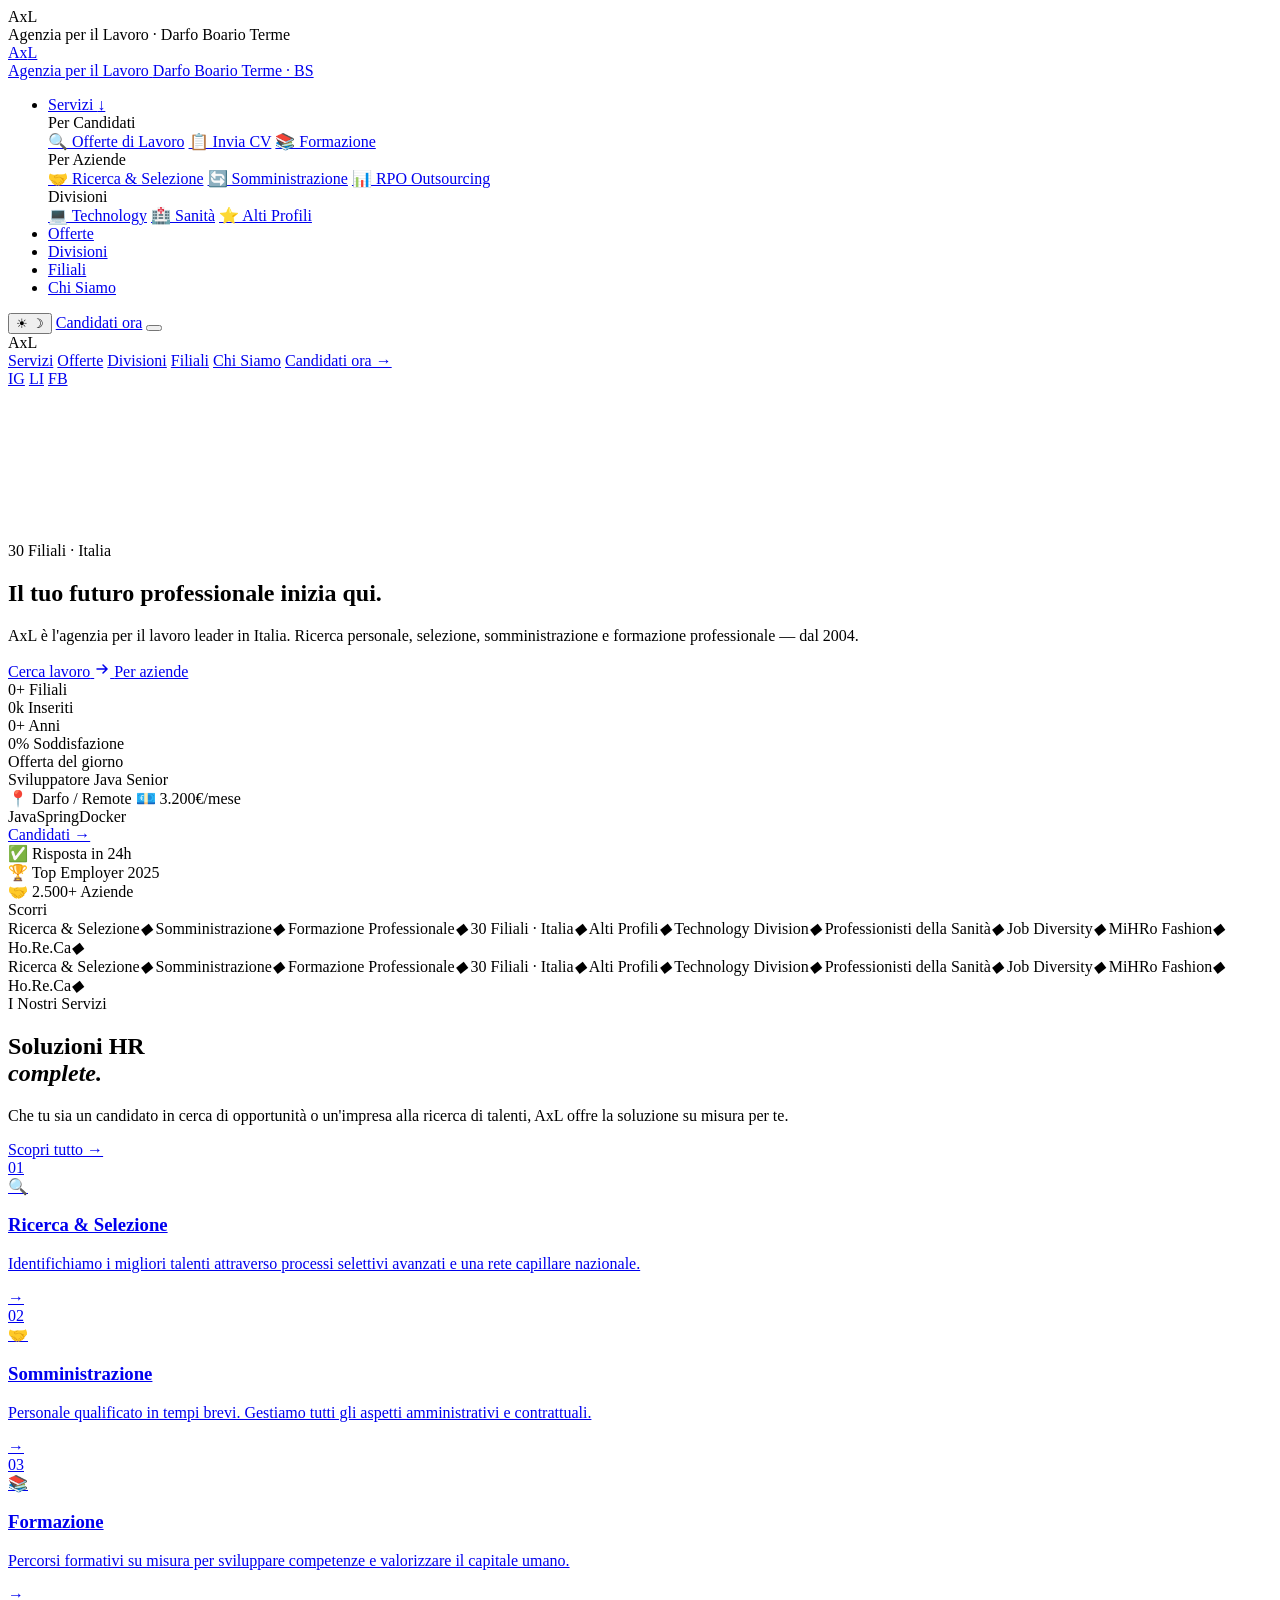
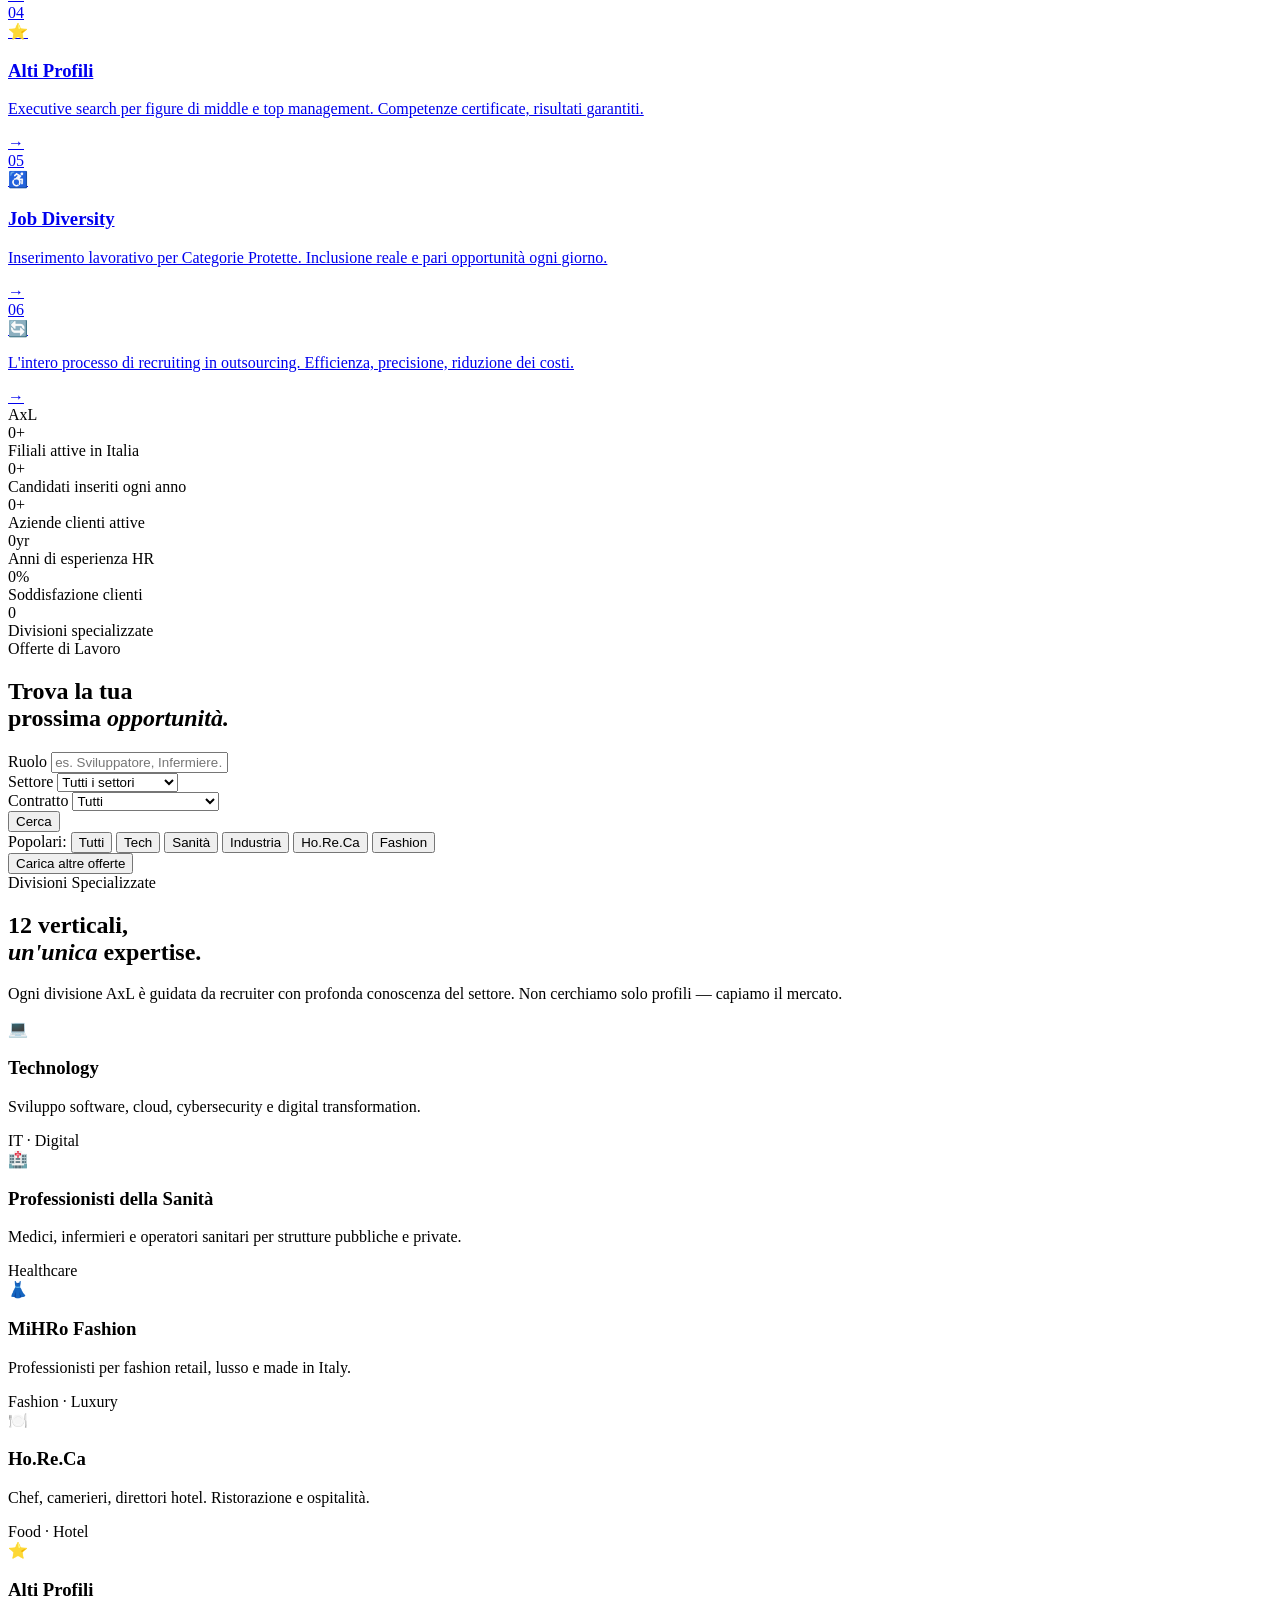
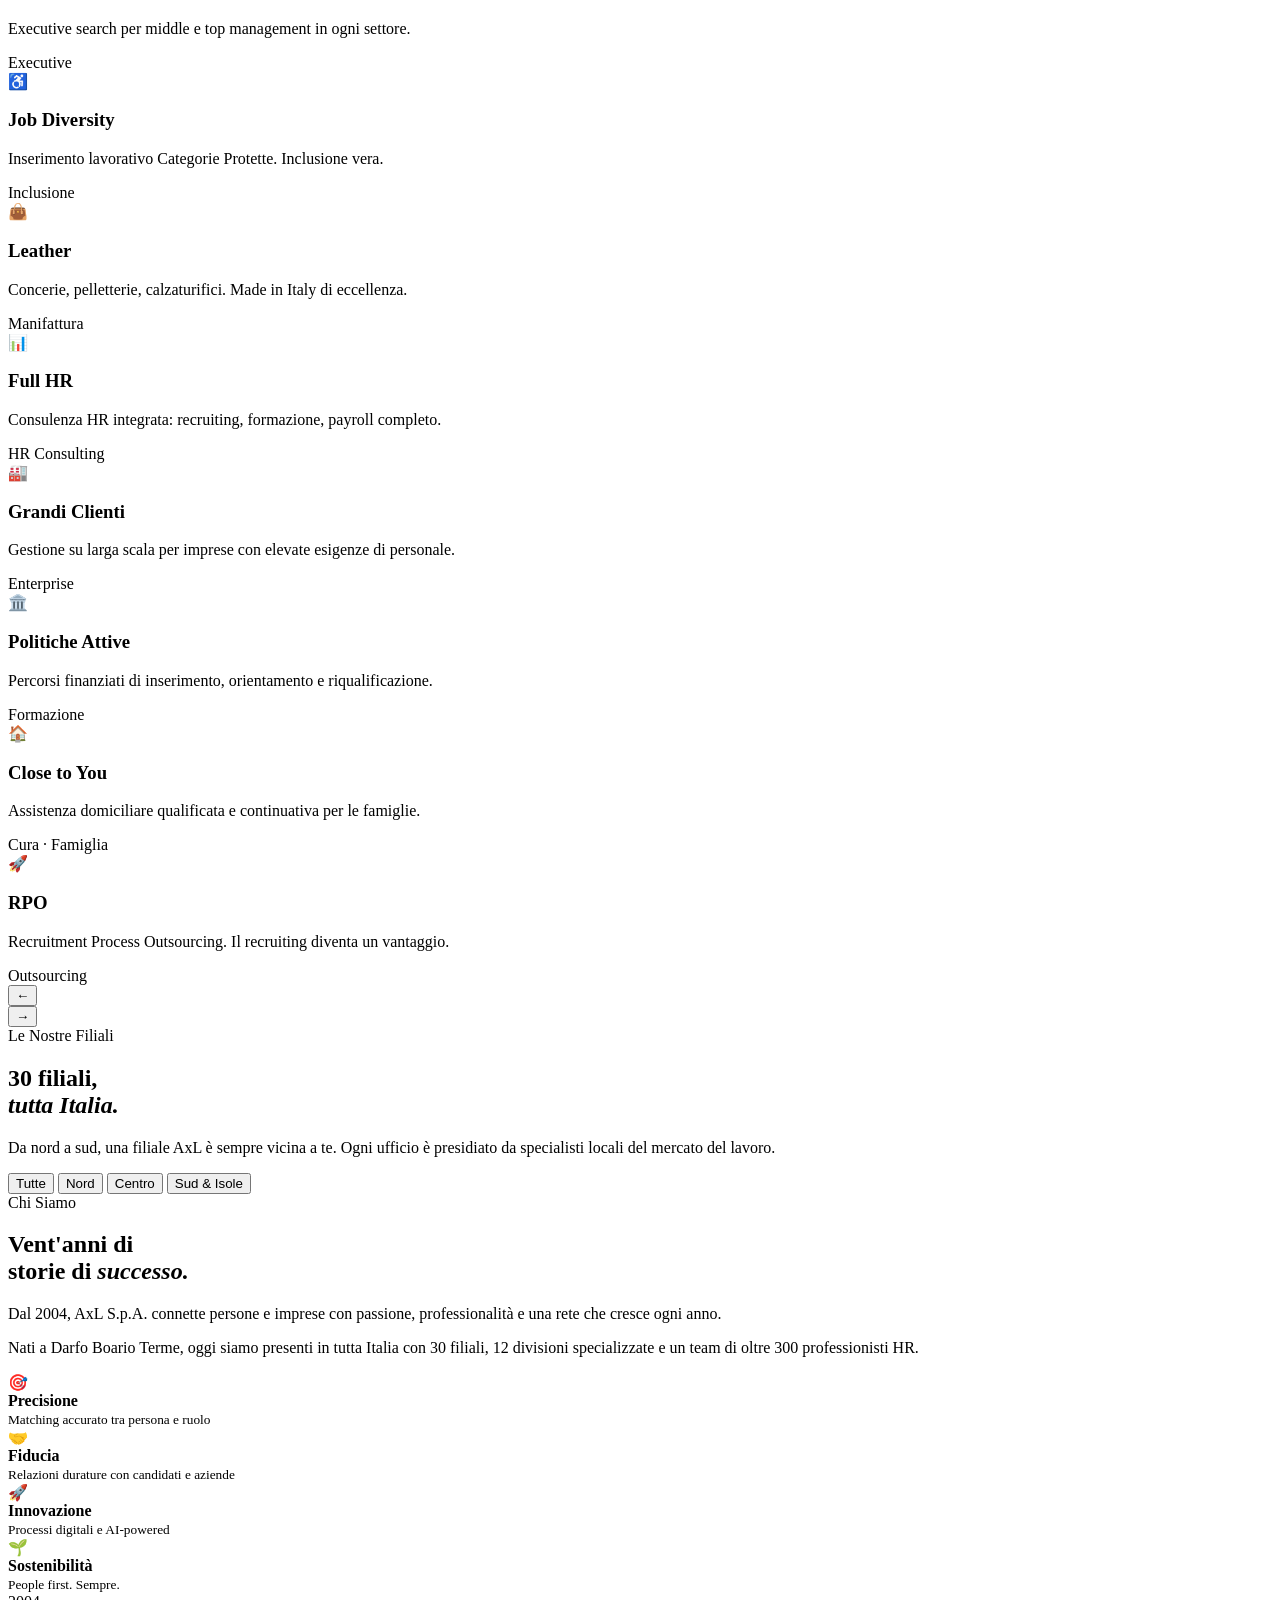
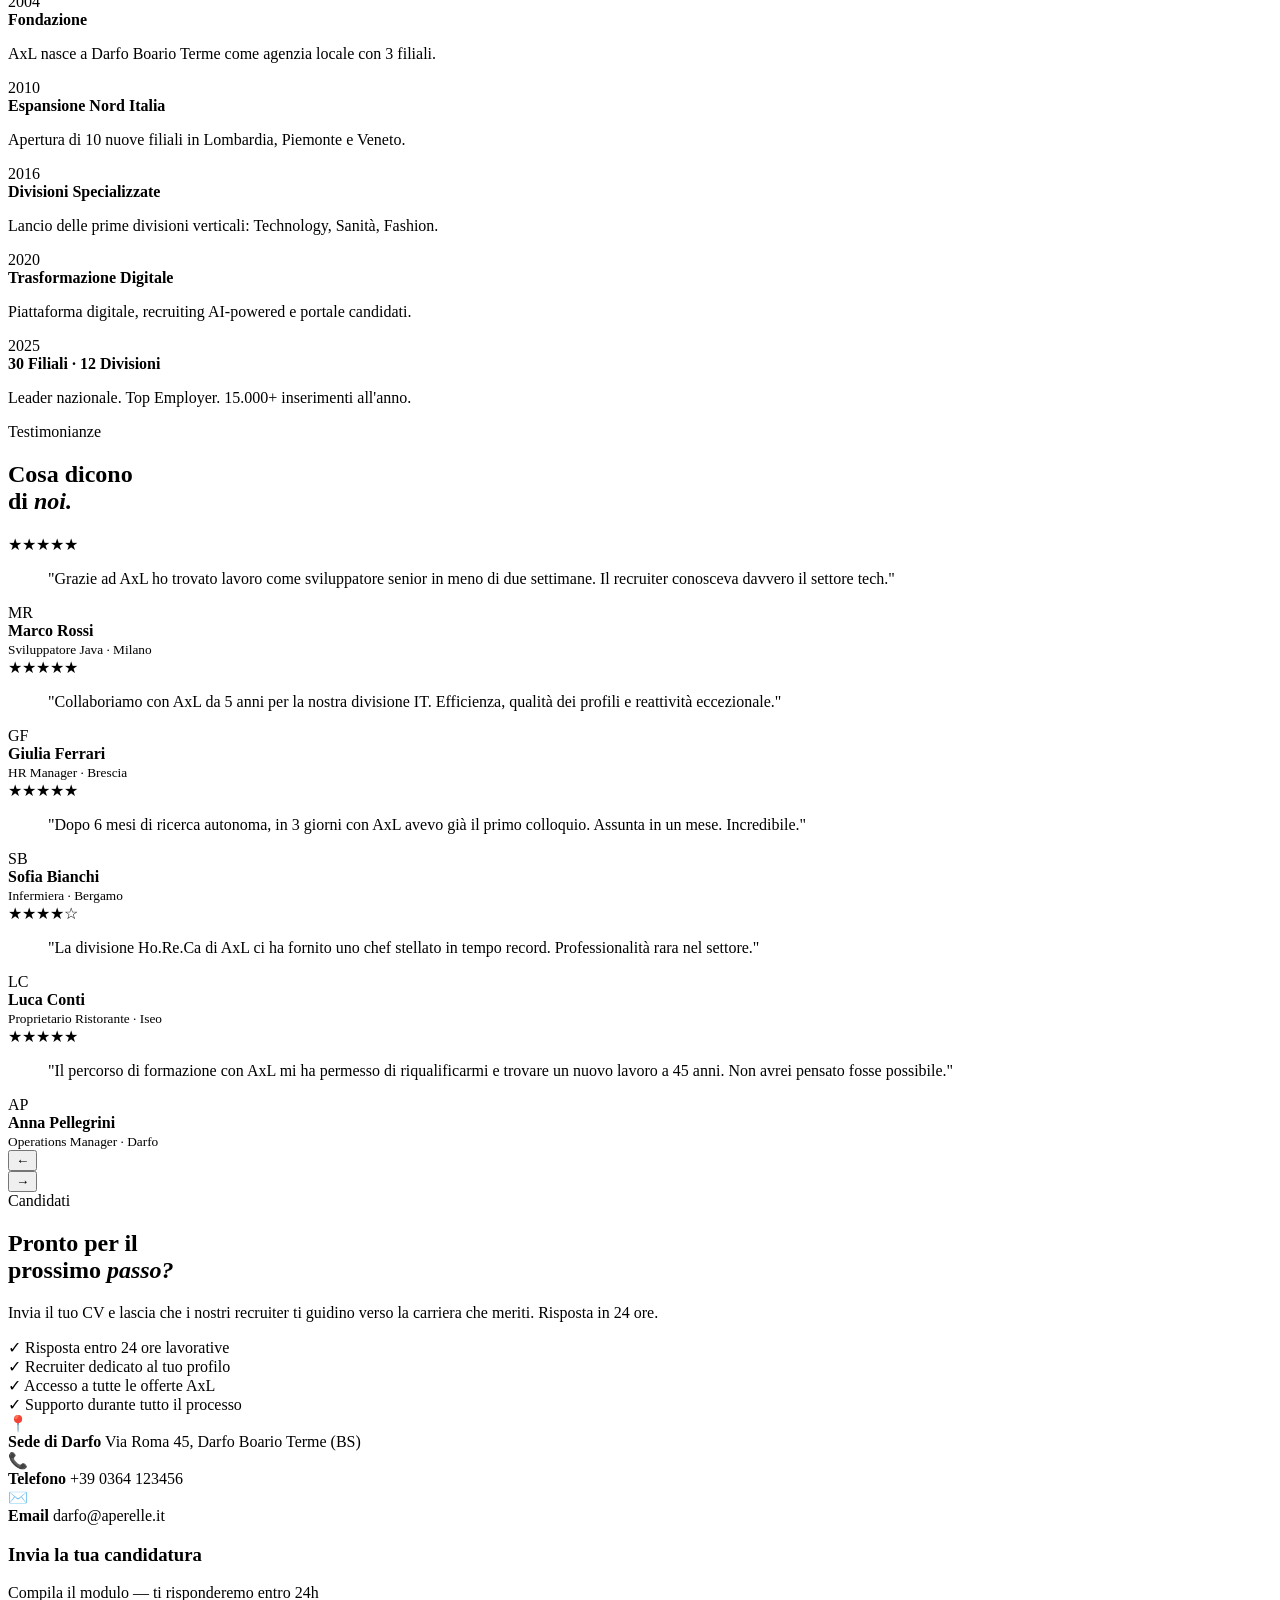
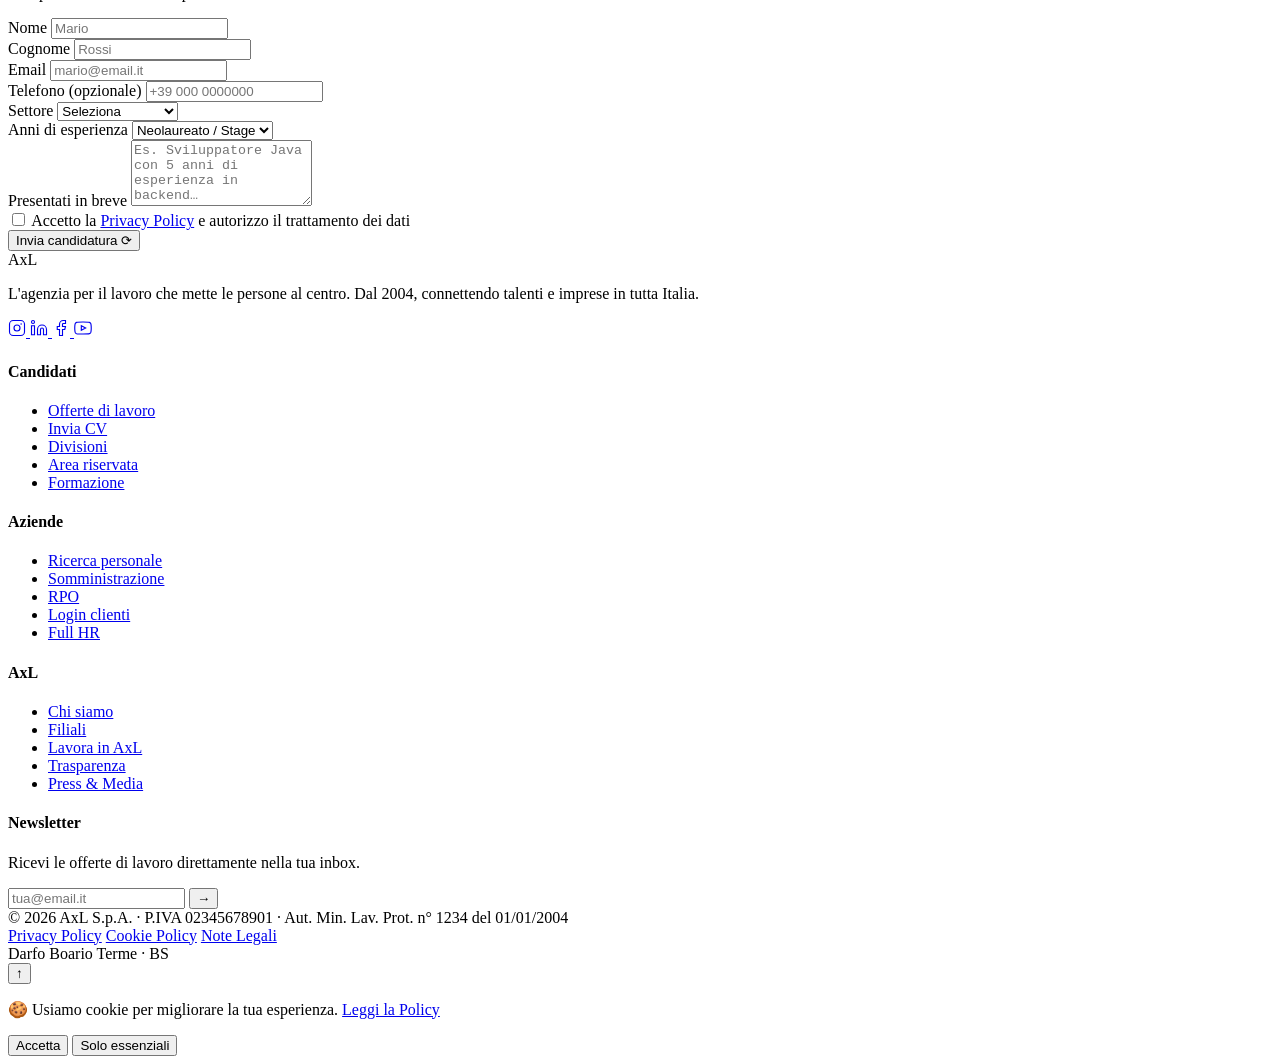
==== index.html @ 66c28058 "Add files via upload" ====
<!DOCTYPE html>
<html lang="it" data-theme="light">
<head>
  <meta charset="UTF-8"/>
  <meta name="viewport" content="width=device-width, initial-scale=1.0"/>
  <title>AxL — Agenzia per il Lavoro · Darfo Boario Terme</title>

  <!-- ═══════════════════════════════════════════════════
       GROUP 1 — HEAD RESOURCES
       Fonts, icons, external stylesheets
  ════════════════════════════════════════════════════ -->
  <link rel="preconnect" href="https://fonts.googleapis.com">
  <link rel="preconnect" href="https://fonts.gstatic.com" crossorigin>
  <link href="https://fonts.googleapis.com/css2?family=Fraunces:ital,opsz,wght@0,9..144,300;0,9..144,700;0,9..144,900;1,9..144,300&family=DM+Sans:ital,opsz,wght@0,9..40,300;0,9..40,400;0,9..40,500;1,9..40,300&family=DM+Mono:wght@400;500&display=swap" rel="stylesheet">
  <link rel="stylesheet" href="css/base.css">
  <link rel="stylesheet" href="css/components.css">
  <link rel="stylesheet" href="css/sections.css">
  <link rel="stylesheet" href="css/animations.css">
  <link rel="stylesheet" href="css/responsive.css">
</head>

<body class="page-loading">

  <!-- ═══════════════════════════════════════════════════
       GROUP 2 — LOADER & CURSOR
       Page loader overlay + custom cursor elements
  ════════════════════════════════════════════════════ -->
  <div id="page-loader" class="loader">
    <div class="loader-logo">
      <span class="loader-ax">Ax</span><span class="loader-l">L</span>
    </div>
    <div class="loader-bar"><div class="loader-fill" id="loaderFill"></div></div>
    <div class="loader-sub">Agenzia per il Lavoro · Darfo Boario Terme</div>
  </div>

  <div id="cursor-dot"   class="cursor-dot"></div>
  <div id="cursor-ring"  class="cursor-ring"></div>

  <!-- ═══════════════════════════════════════════════════
       GROUP 3 — NAVIGATION & HEADER
       Fixed navbar with mega menu + mobile drawer
  ════════════════════════════════════════════════════ -->
  <header id="site-header" class="site-header">
    <nav class="nav-container">

      <!-- Logo -->
      <a href="#hero" class="nav-logo" data-scroll>
        <div class="logo-mark">
          <span class="logo-ax">Ax</span><span class="logo-l">L</span>
        </div>
        <div class="logo-text">
          <span class="logo-full">Agenzia per il Lavoro</span>
          <span class="logo-loc">Darfo Boario Terme · BS</span>
        </div>
      </a>

      <!-- Primary links -->
      <ul class="nav-primary">
        <li class="nav-item has-mega">
          <a href="#servizi" class="nav-link" data-scroll>Servizi <span class="nav-arrow">↓</span></a>
          <div class="mega-menu">
            <div class="mega-col">
              <div class="mega-label">Per Candidati</div>
              <a href="#lavoro"     class="mega-link" data-scroll>🔍 Offerte di Lavoro</a>
              <a href="#candidati"  class="mega-link" data-scroll>📋 Invia CV</a>
              <a href="#formazione" class="mega-link" data-scroll>📚 Formazione</a>
            </div>
            <div class="mega-col">
              <div class="mega-label">Per Aziende</div>
              <a href="#servizi"    class="mega-link" data-scroll>🤝 Ricerca &amp; Selezione</a>
              <a href="#servizi"    class="mega-link" data-scroll>🔄 Somministrazione</a>
              <a href="#divisioni"  class="mega-link" data-scroll>📊 RPO Outsourcing</a>
            </div>
            <div class="mega-col">
              <div class="mega-label">Divisioni</div>
              <a href="#divisioni"  class="mega-link" data-scroll>💻 Technology</a>
              <a href="#divisioni"  class="mega-link" data-scroll>🏥 Sanità</a>
              <a href="#divisioni"  class="mega-link" data-scroll>⭐ Alti Profili</a>
            </div>
          </div>
        </li>
        <li class="nav-item"><a href="#lavoro"     class="nav-link" data-scroll>Offerte</a></li>
        <li class="nav-item"><a href="#divisioni"  class="nav-link" data-scroll>Divisioni</a></li>
        <li class="nav-item"><a href="#filiali"    class="nav-link" data-scroll>Filiali</a></li>
        <li class="nav-item"><a href="#chi-siamo"  class="nav-link" data-scroll>Chi Siamo</a></li>
      </ul>

      <!-- Nav actions -->
      <div class="nav-actions">
        <button class="btn-theme" id="themeToggle" aria-label="Toggle theme">
          <span class="theme-sun">☀</span>
          <span class="theme-moon">☽</span>
        </button>
        <a href="#candidati" class="btn-nav-cta" data-scroll>Candidati ora</a>
        <button class="nav-burger" id="navBurger" aria-label="Menu">
          <span></span><span></span><span></span>
        </button>
      </div>
    </nav>

    <!-- Progress bar -->
    <div class="scroll-progress" id="scrollProgress"></div>
  </header>

  <!-- Mobile drawer -->
  <div class="mobile-drawer" id="mobileDrawer">
    <div class="drawer-inner">
      <div class="drawer-logo">Ax<span>L</span></div>
      <nav class="drawer-nav">
        <a href="#servizi"   class="drawer-link" data-scroll>Servizi</a>
        <a href="#lavoro"    class="drawer-link" data-scroll>Offerte</a>
        <a href="#divisioni" class="drawer-link" data-scroll>Divisioni</a>
        <a href="#filiali"   class="drawer-link" data-scroll>Filiali</a>
        <a href="#chi-siamo" class="drawer-link" data-scroll>Chi Siamo</a>
        <a href="#candidati" class="drawer-link drawer-cta" data-scroll>Candidati ora →</a>
      </nav>
      <div class="drawer-socials">
        <a href="https://www.instagram.com/axl_officialpage/" target="_blank">IG</a>
        <a href="https://www.linkedin.com/company/axl-spa"   target="_blank">LI</a>
        <a href="https://www.facebook.com/AxL-Agenzia-per-il-Lavoro-1265798650169753/" target="_blank">FB</a>
      </div>
    </div>
  </div>
  <div class="drawer-overlay" id="drawerOverlay"></div>

  <!-- ═══════════════════════════════════════════════════
       GROUP 4 — HERO SECTION
       Full-screen hero with animated text + particles
  ════════════════════════════════════════════════════ -->
  <main id="main-content">

    <section id="hero" class="section-hero">
      <canvas id="heroCanvas" class="hero-canvas"></canvas>

      <div class="hero-layout">
        <div class="hero-left">
          <div class="hero-eyebrow">
            <span class="eyebrow-dot"></span>
            <span class="eyebrow-text">30 Filiali · Italia</span>
            <span class="eyebrow-line"></span>
          </div>

          <h1 class="hero-title">
            <span class="ht-line" data-delay="0">Il tuo</span>
            <span class="ht-line accent" data-delay="120">futuro</span>
            <span class="ht-line" data-delay="240">professionale</span>
            <span class="ht-line ht-outline" data-delay="360">inizia qui.</span>
          </h1>

          <p class="hero-desc">
            AxL è l'agenzia per il lavoro leader in Italia. Ricerca personale,
            selezione, somministrazione e formazione professionale — dal 2004.
          </p>

          <div class="hero-ctas">
            <a href="#lavoro"    class="btn-hero-primary" data-scroll>
              <span>Cerca lavoro</span>
              <svg width="16" height="16" viewBox="0 0 16 16"><path d="M3 8h10M9 4l4 4-4 4" stroke="currentColor" stroke-width="1.5" fill="none" stroke-linecap="round"/></svg>
            </a>
            <a href="#servizi"   class="btn-hero-ghost" data-scroll>
              <span>Per aziende</span>
            </a>
          </div>

          <div class="hero-kpis">
            <div class="kpi-item">
              <span class="kpi-n" data-count="30">0</span><span class="kpi-s">+</span>
              <span class="kpi-l">Filiali</span>
            </div>
            <div class="kpi-sep"></div>
            <div class="kpi-item">
              <span class="kpi-n" data-count="15">0</span><span class="kpi-s">k</span>
              <span class="kpi-l">Inseriti</span>
            </div>
            <div class="kpi-sep"></div>
            <div class="kpi-item">
              <span class="kpi-n" data-count="20">0</span><span class="kpi-s">+</span>
              <span class="kpi-l">Anni</span>
            </div>
            <div class="kpi-sep"></div>
            <div class="kpi-item">
              <span class="kpi-n" data-count="98">0</span><span class="kpi-s">%</span>
              <span class="kpi-l">Soddisfazione</span>
            </div>
          </div>
        </div>

        <div class="hero-right">
          <div class="hero-card-stack">
            <div class="hcs-card hcs-back"></div>
            <div class="hcs-card hcs-mid"></div>
            <div class="hcs-card hcs-front">
              <div class="hcs-tag">Offerta del giorno</div>
              <div class="hcs-title">Sviluppatore Java Senior</div>
              <div class="hcs-meta">
                <span>📍 Darfo / Remote</span>
                <span>💶 3.200€/mese</span>
              </div>
              <div class="hcs-skills">
                <span>Java</span><span>Spring</span><span>Docker</span>
              </div>
              <a href="#candidati" class="hcs-btn" data-scroll>Candidati →</a>
            </div>
          </div>

          <div class="hero-floating-badges">
            <div class="hfb hfb-1">✅ Risposta in 24h</div>
            <div class="hfb hfb-2">🏆 Top Employer 2025</div>
            <div class="hfb hfb-3">🤝 2.500+ Aziende</div>
          </div>
        </div>
      </div>

      <!-- Scroll indicator -->
      <div class="hero-scroll-cue">
        <span>Scorri</span>
        <div class="scroll-wheel"><div class="scroll-dot"></div></div>
      </div>
    </section>

  <!-- ═══════════════════════════════════════════════════
       GROUP 5 — TICKER / MARQUEE
       Scrolling brand ticker
  ════════════════════════════════════════════════════ -->
    <div class="ticker-wrap" id="ticker">
      <div class="ticker-track" id="tickerTrack">
        <div class="ticker-set">
          <span>Ricerca &amp; Selezione</span><em>◆</em>
          <span>Somministrazione</span><em>◆</em>
          <span>Formazione Professionale</span><em>◆</em>
          <span>30 Filiali · Italia</span><em>◆</em>
          <span>Alti Profili</span><em>◆</em>
          <span>Technology Division</span><em>◆</em>
          <span>Professionisti della Sanità</span><em>◆</em>
          <span>Job Diversity</span><em>◆</em>
          <span>MiHRo Fashion</span><em>◆</em>
          <span>Ho.Re.Ca</span><em>◆</em>
        </div>
        <div class="ticker-set" aria-hidden="true">
          <span>Ricerca &amp; Selezione</span><em>◆</em>
          <span>Somministrazione</span><em>◆</em>
          <span>Formazione Professionale</span><em>◆</em>
          <span>30 Filiali · Italia</span><em>◆</em>
          <span>Alti Profili</span><em>◆</em>
          <span>Technology Division</span><em>◆</em>
          <span>Professionisti della Sanità</span><em>◆</em>
          <span>Job Diversity</span><em>◆</em>
          <span>MiHRo Fashion</span><em>◆</em>
          <span>Ho.Re.Ca</span><em>◆</em>
        </div>
      </div>
    </div>

  <!-- ═══════════════════════════════════════════════════
       GROUP 6 — SERVICES SECTION
       6-card service grid with hover interactions
  ════════════════════════════════════════════════════ -->
    <section id="servizi" class="section-services reveal-section">
      <div class="section-inner">
        <div class="section-head two-col">
          <div class="sh-left">
            <div class="section-eyebrow">I Nostri Servizi</div>
            <h2 class="section-title">Soluzioni HR<br><em>complete.</em></h2>
          </div>
          <div class="sh-right">
            <p class="section-desc">Che tu sia un candidato in cerca di opportunità o un'impresa alla ricerca di talenti, AxL offre la soluzione su misura per te.</p>
            <a href="#candidati" class="btn-text" data-scroll>Scopri tutto →</a>
          </div>
        </div>

        <div class="services-grid" id="servicesGrid">
          <!-- Each card links → its own dedicated service page -->
          <a class="srv-card" data-index="0" href="services/ricerca-selezione.html">
            <div class="srv-num">01</div>
            <div class="srv-icon-wrap"><span class="srv-icon">🔍</span></div>
            <h3 class="srv-title">Ricerca &amp; Selezione</h3>
            <p class="srv-body">Identifichiamo i migliori talenti attraverso processi selettivi avanzati e una rete capillare nazionale.</p>
            <div class="srv-arrow">→</div>
          </a>
          <a class="srv-card" data-index="1" href="services/somministrazione.html">
            <div class="srv-num">02</div>
            <div class="srv-icon-wrap"><span class="srv-icon">🤝</span></div>
            <h3 class="srv-title">Somministrazione</h3>
            <p class="srv-body">Personale qualificato in tempi brevi. Gestiamo tutti gli aspetti amministrativi e contrattuali.</p>
            <div class="srv-arrow">→</div>
          </a>
          <a class="srv-card srv-card--dark" data-index="2" href="services/formazione.html">
            <div class="srv-num">03</div>
            <div class="srv-icon-wrap"><span class="srv-icon">📚</span></div>
            <h3 class="srv-title">Formazione</h3>
            <p class="srv-body">Percorsi formativi su misura per sviluppare competenze e valorizzare il capitale umano.</p>
            <div class="srv-arrow">→</div>
          </a>
          <a class="srv-card srv-card--dark" data-index="3" href="services/alti-profili.html">
            <div class="srv-num">04</div>
            <div class="srv-icon-wrap"><span class="srv-icon">⭐</span></div>
            <h3 class="srv-title">Alti Profili</h3>
            <p class="srv-body">Executive search per figure di middle e top management. Competenze certificate, risultati garantiti.</p>
            <div class="srv-arrow">→</div>
          </a>
          <a class="srv-card" data-index="4" href="services/job-diversity.html">
            <div class="srv-num">05</div>
            <div class="srv-icon-wrap"><span class="srv-icon">♿</span></div>
            <h3 class="srv-title">Job Diversity</h3>
            <p class="srv-body">Inserimento lavorativo per Categorie Protette. Inclusione reale e pari opportunità ogni giorno.</p>
            <div class="srv-arrow">→</div>
          </a>
          <a class="srv-card" data-index="5" href="services/rpo-outsourcing.html">
            <div class="srv-num">06</div>
            <div class="srv-icon-wrap"><span class="srv-icon">🔄</span></div>
            <p class="srv-body">L'intero processo di recruiting in outsourcing. Efficienza, precisione, riduzione dei costi.</p>
            <div class="srv-arrow">→</div>
          </a>
        </div>
      </div>
    </section>

  <!-- ═══════════════════════════════════════════════════
       GROUP 7 — STATS / NUMBERS SECTION
       Animated counters in dark band
  ════════════════════════════════════════════════════ -->
    <section id="numeri" class="section-stats reveal-section">
      <div class="stats-bg-text">AxL</div>
      <div class="section-inner">
        <div class="stats-grid">
          <div class="stat-item" data-target="30"    data-suffix="+">
            <div class="stat-number"><span class="stat-val">0</span><span class="stat-suf">+</span></div>
            <div class="stat-label">Filiali attive in Italia</div>
            <div class="stat-bar"><div class="stat-bar-fill" style="--pct:75%"></div></div>
          </div>
          <div class="stat-item" data-target="15000" data-suffix="+">
            <div class="stat-number"><span class="stat-val">0</span><span class="stat-suf">+</span></div>
            <div class="stat-label">Candidati inseriti ogni anno</div>
            <div class="stat-bar"><div class="stat-bar-fill" style="--pct:90%"></div></div>
          </div>
          <div class="stat-item" data-target="2500"  data-suffix="+">
            <div class="stat-number"><span class="stat-val">0</span><span class="stat-suf">+</span></div>
            <div class="stat-label">Aziende clienti attive</div>
            <div class="stat-bar"><div class="stat-bar-fill" style="--pct:65%"></div></div>
          </div>
          <div class="stat-item" data-target="20"    data-suffix="yr">
            <div class="stat-number"><span class="stat-val">0</span><span class="stat-suf">yr</span></div>
            <div class="stat-label">Anni di esperienza HR</div>
            <div class="stat-bar"><div class="stat-bar-fill" style="--pct:100%"></div></div>
          </div>
          <div class="stat-item" data-target="98"    data-suffix="%">
            <div class="stat-number"><span class="stat-val">0</span><span class="stat-suf">%</span></div>
            <div class="stat-label">Soddisfazione clienti</div>
            <div class="stat-bar"><div class="stat-bar-fill" style="--pct:98%"></div></div>
          </div>
          <div class="stat-item" data-target="12"    data-suffix="">
            <div class="stat-number"><span class="stat-val">0</span><span class="stat-suf"></span></div>
            <div class="stat-label">Divisioni specializzate</div>
            <div class="stat-bar"><div class="stat-bar-fill" style="--pct:60%"></div></div>
          </div>
        </div>
      </div>
    </section>

  <!-- ═══════════════════════════════════════════════════
       GROUP 8 — JOB SEARCH & LISTINGS
       Search bar + filterable job cards
  ════════════════════════════════════════════════════ -->
    <section id="lavoro" class="section-jobs reveal-section">
      <div class="section-inner">
        <div class="section-head">
          <div class="section-eyebrow">Offerte di Lavoro</div>
          <h2 class="section-title">Trova la tua<br>prossima <em>opportunità.</em></h2>
        </div>

        <!-- Search bar -->
        <div class="job-search-bar" id="jobSearchBar">
          <div class="jsb-field">
            <label class="jsb-label">Ruolo</label>
            <input type="text" class="jsb-input" id="searchRole" placeholder="es. Sviluppatore, Infermiere…">
          </div>
          <div class="jsb-divider"></div>
          <div class="jsb-field">
            <label class="jsb-label">Settore</label>
            <select class="jsb-input" id="searchSector">
              <option value="">Tutti i settori</option>
              <option>Tecnologia &amp; IT</option>
              <option>Sanità</option>
              <option>Fashion</option>
              <option>Industria</option>
              <option>Ho.Re.Ca</option>
              <option>Logistica</option>
              <option>Amministrazione</option>
            </select>
          </div>
          <div class="jsb-divider"></div>
          <div class="jsb-field">
            <label class="jsb-label">Contratto</label>
            <select class="jsb-input" id="searchContract">
              <option value="">Tutti</option>
              <option>Tempo indeterminato</option>
              <option>Tempo determinato</option>
              <option>Somministrazione</option>
              <option>Stage</option>
            </select>
          </div>
          <button class="jsb-btn" id="searchBtn">Cerca</button>
        </div>

        <!-- Filter chips -->
        <div class="filter-chips" id="filterChips">
          <span class="chip-label">Popolari:</span>
          <button class="chip active" data-filter="all">Tutti</button>
          <button class="chip" data-filter="Tecnologia &amp; IT">Tech</button>
          <button class="chip" data-filter="Sanità">Sanità</button>
          <button class="chip" data-filter="Industria">Industria</button>
          <button class="chip" data-filter="Ho.Re.Ca">Ho.Re.Ca</button>
          <button class="chip" data-filter="Fashion">Fashion</button>
        </div>

        <!-- Job grid -->
        <div class="jobs-grid" id="jobsGrid"></div>

        <div class="jobs-more">
          <button class="btn-load-more" id="loadMoreBtn">Carica altre offerte</button>
          <span class="jobs-count" id="jobsCount"></span>
        </div>
      </div>
    </section>

  <!-- ═══════════════════════════════════════════════════
       GROUP 9 — DIVISIONS SECTION
       Horizontal scroll divisions showcase
  ════════════════════════════════════════════════════ -->
    <section id="divisioni" class="section-divisions reveal-section">
      <div class="section-inner">
        <div class="section-head two-col">
          <div class="sh-left">
            <div class="section-eyebrow">Divisioni Specializzate</div>
            <h2 class="section-title">12 verticali,<br><em>un'unica</em> expertise.</h2>
          </div>
          <div class="sh-right">
            <p class="section-desc">Ogni divisione AxL è guidata da recruiter con profonda conoscenza del settore. Non cerchiamo solo profili — capiamo il mercato.</p>
          </div>
        </div>
      </div>

      <!-- Horizontal scroll -->
      <div class="div-scroll-container">
        <div class="div-scroll-track" id="divScrollTrack">
          <div class="div-card">
            <div class="div-card-bg" style="--clr:#1a73e8"></div>
            <div class="div-icon">💻</div>
            <h3>Technology</h3>
            <p>Sviluppo software, cloud, cybersecurity e digital transformation.</p>
            <div class="div-tag">IT · Digital</div>
          </div>
          <div class="div-card">
            <div class="div-card-bg" style="--clr:#34a853"></div>
            <div class="div-icon">🏥</div>
            <h3>Professionisti della Sanità</h3>
            <p>Medici, infermieri e operatori sanitari per strutture pubbliche e private.</p>
            <div class="div-tag">Healthcare</div>
          </div>
          <div class="div-card">
            <div class="div-card-bg" style="--clr:#ff6b35"></div>
            <div class="div-icon">👗</div>
            <h3>MiHRo Fashion</h3>
            <p>Professionisti per fashion retail, lusso e made in Italy.</p>
            <div class="div-tag">Fashion · Luxury</div>
          </div>
          <div class="div-card">
            <div class="div-card-bg" style="--clr:#fbbc04"></div>
            <div class="div-icon">🍽️</div>
            <h3>Ho.Re.Ca</h3>
            <p>Chef, camerieri, direttori hotel. Ristorazione e ospitalità.</p>
            <div class="div-tag">Food · Hotel</div>
          </div>
          <div class="div-card">
            <div class="div-card-bg" style="--clr:#7b2d8b"></div>
            <div class="div-icon">⭐</div>
            <h3>Alti Profili</h3>
            <p>Executive search per middle e top management in ogni settore.</p>
            <div class="div-tag">Executive</div>
          </div>
          <div class="div-card">
            <div class="div-card-bg" style="--clr:#00897b"></div>
            <div class="div-icon">♿</div>
            <h3>Job Diversity</h3>
            <p>Inserimento lavorativo Categorie Protette. Inclusione vera.</p>
            <div class="div-tag">Inclusione</div>
          </div>
          <div class="div-card">
            <div class="div-card-bg" style="--clr:#c0392b"></div>
            <div class="div-icon">👜</div>
            <h3>Leather</h3>
            <p>Concerie, pelletterie, calzaturifici. Made in Italy di eccellenza.</p>
            <div class="div-tag">Manifattura</div>
          </div>
          <div class="div-card">
            <div class="div-card-bg" style="--clr:#2c3e50"></div>
            <div class="div-icon">📊</div>
            <h3>Full HR</h3>
            <p>Consulenza HR integrata: recruiting, formazione, payroll completo.</p>
            <div class="div-tag">HR Consulting</div>
          </div>
          <div class="div-card">
            <div class="div-card-bg" style="--clr:#e67e22"></div>
            <div class="div-icon">🏭</div>
            <h3>Grandi Clienti</h3>
            <p>Gestione su larga scala per imprese con elevate esigenze di personale.</p>
            <div class="div-tag">Enterprise</div>
          </div>
          <div class="div-card">
            <div class="div-card-bg" style="--clr:#16a085"></div>
            <div class="div-icon">🏛️</div>
            <h3>Politiche Attive</h3>
            <p>Percorsi finanziati di inserimento, orientamento e riqualificazione.</p>
            <div class="div-tag">Formazione</div>
          </div>
          <div class="div-card">
            <div class="div-card-bg" style="--clr:#8e44ad"></div>
            <div class="div-icon">🏠</div>
            <h3>Close to You</h3>
            <p>Assistenza domiciliare qualificata e continuativa per le famiglie.</p>
            <div class="div-tag">Cura · Famiglia</div>
          </div>
          <div class="div-card">
            <div class="div-card-bg" style="--clr:#2980b9"></div>
            <div class="div-icon">🚀</div>
            <h3>RPO</h3>
            <p>Recruitment Process Outsourcing. Il recruiting diventa un vantaggio.</p>
            <div class="div-tag">Outsourcing</div>
          </div>
        </div>
      </div>
      <div class="div-scroll-controls">
        <button class="dsc-btn" id="divScrollLeft">←</button>
        <div class="dsc-dots" id="divDots"></div>
        <button class="dsc-btn" id="divScrollRight">→</button>
      </div>
    </section>

  <!-- ═══════════════════════════════════════════════════
       GROUP 10 — BRANCHES MAP SECTION
       Interactive branch list with region filter
  ════════════════════════════════════════════════════ -->
    <section id="filiali" class="section-branches reveal-section">
      <div class="section-inner">
        <div class="section-head two-col">
          <div class="sh-left">
            <div class="section-eyebrow">Le Nostre Filiali</div>
            <h2 class="section-title">30 filiali,<br><em>tutta Italia.</em></h2>
          </div>
          <div class="sh-right">
            <p class="section-desc">Da nord a sud, una filiale AxL è sempre vicina a te. Ogni ufficio è presidiato da specialisti locali del mercato del lavoro.</p>
          </div>
        </div>

        <!-- Region filter -->
        <div class="region-tabs" id="regionTabs">
          <button class="reg-tab active" data-region="all">Tutte</button>
          <button class="reg-tab" data-region="nord">Nord</button>
          <button class="reg-tab" data-region="centro">Centro</button>
          <button class="reg-tab" data-region="sud">Sud &amp; Isole</button>
        </div>

        <div class="branches-grid" id="branchesGrid"></div>
      </div>
    </section>

  <!-- ═══════════════════════════════════════════════════
       GROUP 11 — CHI SIAMO / ABOUT
       Company story + team values
  ════════════════════════════════════════════════════ -->
    <section id="chi-siamo" class="section-about reveal-section">
      <div class="section-inner">
        <div class="about-layout">
          <div class="about-left">
            <div class="section-eyebrow">Chi Siamo</div>
            <h2 class="section-title">Vent'anni di<br>storie di <em>successo.</em></h2>
            <p class="section-desc">Dal 2004, AxL S.p.A. connette persone e imprese con passione, professionalità e una rete che cresce ogni anno.</p>
            <p class="section-desc" style="margin-top:16px">Nati a Darfo Boario Terme, oggi siamo presenti in tutta Italia con 30 filiali, 12 divisioni specializzate e un team di oltre 300 professionisti HR.</p>
            <div class="about-values">
              <div class="value-item">
                <span class="value-icon">🎯</span>
                <div><strong>Precisione</strong><br><small>Matching accurato tra persona e ruolo</small></div>
              </div>
              <div class="value-item">
                <span class="value-icon">🤝</span>
                <div><strong>Fiducia</strong><br><small>Relazioni durature con candidati e aziende</small></div>
              </div>
              <div class="value-item">
                <span class="value-icon">🚀</span>
                <div><strong>Innovazione</strong><br><small>Processi digitali e AI-powered</small></div>
              </div>
              <div class="value-item">
                <span class="value-icon">🌱</span>
                <div><strong>Sostenibilità</strong><br><small>People first. Sempre.</small></div>
              </div>
            </div>
          </div>
          <div class="about-right">
            <div class="timeline">
              <div class="tl-item">
                <div class="tl-year">2004</div>
                <div class="tl-content">
                  <strong>Fondazione</strong>
                  <p>AxL nasce a Darfo Boario Terme come agenzia locale con 3 filiali.</p>
                </div>
              </div>
              <div class="tl-item">
                <div class="tl-year">2010</div>
                <div class="tl-content">
                  <strong>Espansione Nord Italia</strong>
                  <p>Apertura di 10 nuove filiali in Lombardia, Piemonte e Veneto.</p>
                </div>
              </div>
              <div class="tl-item">
                <div class="tl-year">2016</div>
                <div class="tl-content">
                  <strong>Divisioni Specializzate</strong>
                  <p>Lancio delle prime divisioni verticali: Technology, Sanità, Fashion.</p>
                </div>
              </div>
              <div class="tl-item">
                <div class="tl-year">2020</div>
                <div class="tl-content">
                  <strong>Trasformazione Digitale</strong>
                  <p>Piattaforma digitale, recruiting AI-powered e portale candidati.</p>
                </div>
              </div>
              <div class="tl-item active">
                <div class="tl-year">2025</div>
                <div class="tl-content">
                  <strong>30 Filiali · 12 Divisioni</strong>
                  <p>Leader nazionale. Top Employer. 15.000+ inserimenti all'anno.</p>
                </div>
              </div>
            </div>
          </div>
        </div>
      </div>
    </section>

  <!-- ═══════════════════════════════════════════════════
       GROUP 12 — TESTIMONIALS
       Rotating testimonials from candidates & companies
  ════════════════════════════════════════════════════ -->
    <section id="testimonianze" class="section-testimonials reveal-section">
      <div class="section-inner">
        <div class="section-head centered">
          <div class="section-eyebrow">Testimonianze</div>
          <h2 class="section-title">Cosa dicono<br>di <em>noi.</em></h2>
        </div>

        <div class="testimonials-container">
          <div class="testi-track" id="testiTrack">
            <div class="testi-card">
              <div class="testi-stars">★★★★★</div>
              <blockquote>"Grazie ad AxL ho trovato lavoro come sviluppatore senior in meno di due settimane. Il recruiter conosceva davvero il settore tech."</blockquote>
              <div class="testi-author">
                <div class="testi-avatar">MR</div>
                <div><strong>Marco Rossi</strong><br><small>Sviluppatore Java · Milano</small></div>
              </div>
            </div>
            <div class="testi-card">
              <div class="testi-stars">★★★★★</div>
              <blockquote>"Collaboriamo con AxL da 5 anni per la nostra divisione IT. Efficienza, qualità dei profili e reattività eccezionale."</blockquote>
              <div class="testi-author">
                <div class="testi-avatar">GF</div>
                <div><strong>Giulia Ferrari</strong><br><small>HR Manager · Brescia</small></div>
              </div>
            </div>
            <div class="testi-card">
              <div class="testi-stars">★★★★★</div>
              <blockquote>"Dopo 6 mesi di ricerca autonoma, in 3 giorni con AxL avevo già il primo colloquio. Assunta in un mese. Incredibile."</blockquote>
              <div class="testi-author">
                <div class="testi-avatar">SB</div>
                <div><strong>Sofia Bianchi</strong><br><small>Infermiera · Bergamo</small></div>
              </div>
            </div>
            <div class="testi-card">
              <div class="testi-stars">★★★★☆</div>
              <blockquote>"La divisione Ho.Re.Ca di AxL ci ha fornito uno chef stellato in tempo record. Professionalità rara nel settore."</blockquote>
              <div class="testi-author">
                <div class="testi-avatar">LC</div>
                <div><strong>Luca Conti</strong><br><small>Proprietario Ristorante · Iseo</small></div>
              </div>
            </div>
            <div class="testi-card">
              <div class="testi-stars">★★★★★</div>
              <blockquote>"Il percorso di formazione con AxL mi ha permesso di riqualificarmi e trovare un nuovo lavoro a 45 anni. Non avrei pensato fosse possibile."</blockquote>
              <div class="testi-author">
                <div class="testi-avatar">AP</div>
                <div><strong>Anna Pellegrini</strong><br><small>Operations Manager · Darfo</small></div>
              </div>
            </div>
          </div>
          <div class="testi-nav">
            <button class="testi-prev" id="testiPrev">←</button>
            <div class="testi-dots" id="testiDots"></div>
            <button class="testi-next" id="testiNext">→</button>
          </div>
        </div>
      </div>
    </section>

  <!-- ═══════════════════════════════════════════════════
       GROUP 13 — APPLY / CONTACT SECTION
       Full application form + contact info
  ════════════════════════════════════════════════════ -->
    <section id="candidati" class="section-apply reveal-section">
      <div class="section-inner">
        <div class="apply-layout">
          <div class="apply-info">
            <div class="section-eyebrow" style="color:var(--accent)">Candidati</div>
            <h2 class="section-title apply-title">Pronto per il<br>prossimo <em>passo?</em></h2>
            <p class="section-desc apply-desc">Invia il tuo CV e lascia che i nostri recruiter ti guidino verso la carriera che meriti. Risposta in 24 ore.</p>

            <div class="apply-promises">
              <div class="promise-item"><span>✓</span> Risposta entro 24 ore lavorative</div>
              <div class="promise-item"><span>✓</span> Recruiter dedicato al tuo profilo</div>
              <div class="promise-item"><span>✓</span> Accesso a tutte le offerte AxL</div>
              <div class="promise-item"><span>✓</span> Supporto durante tutto il processo</div>
            </div>

            <div class="apply-contact">
              <div class="contact-item">
                <span class="ci-icon">📍</span>
                <div>
                  <strong>Sede di Darfo</strong>
                  <span>Via Roma 45, Darfo Boario Terme (BS)</span>
                </div>
              </div>
              <div class="contact-item">
                <span class="ci-icon">📞</span>
                <div>
                  <strong>Telefono</strong>
                  <span>+39 0364 123456</span>
                </div>
              </div>
              <div class="contact-item">
                <span class="ci-icon">✉️</span>
                <div>
                  <strong>Email</strong>
                  <span>darfo@aperelle.it</span>
                </div>
              </div>
            </div>
          </div>

          <div class="apply-form-wrap" id="applyFormWrap">
            <div class="apply-form-header">
              <h3>Invia la tua candidatura</h3>
              <p>Compila il modulo — ti risponderemo entro 24h</p>
            </div>
            <form class="apply-form" id="applyForm" novalidate>
              <div class="form-row two-col">
                <div class="form-group" id="fg-nome">
                  <label>Nome</label>
                  <input type="text" id="fNome" placeholder="Mario" autocomplete="given-name">
                  <span class="form-error"></span>
                </div>
                <div class="form-group" id="fg-cognome">
                  <label>Cognome</label>
                  <input type="text" id="fCognome" placeholder="Rossi" autocomplete="family-name">
                  <span class="form-error"></span>
                </div>
              </div>
              <div class="form-group" id="fg-email">
                <label>Email</label>
                <input type="email" id="fEmail" placeholder="mario@email.it" autocomplete="email">
                <span class="form-error"></span>
              </div>
              <div class="form-group" id="fg-tel">
                <label>Telefono <span class="optional">(opzionale)</span></label>
                <input type="tel" id="fTel" placeholder="+39 000 0000000">
              </div>
              <div class="form-row two-col">
                <div class="form-group">
                  <label>Settore</label>
                  <select id="fSector">
                    <option value="">Seleziona</option>
                    <option>Tecnologia &amp; IT</option>
                    <option>Sanità</option>
                    <option>Fashion &amp; Retail</option>
                    <option>Industria</option>
                    <option>Ho.Re.Ca</option>
                    <option>Amministrazione</option>
                    <option>Altro</option>
                  </select>
                </div>
                <div class="form-group">
                  <label>Anni di esperienza</label>
                  <select id="fExp">
                    <option>Neolaureato / Stage</option>
                    <option>1–3 anni</option>
                    <option>3–5 anni</option>
                    <option>5–10 anni</option>
                    <option>10+ anni</option>
                  </select>
                </div>
              </div>
              <div class="form-group" id="fg-msg">
                <label>Presentati in breve</label>
                <textarea id="fMsg" rows="4" placeholder="Es. Sviluppatore Java con 5 anni di esperienza in backend…"></textarea>
                <span class="form-error"></span>
              </div>
              <div class="form-group form-check">
                <label class="check-label" id="fg-privacy">
                  <input type="checkbox" id="fPrivacy">
                  <span>Accetto la <a href="#" target="_blank">Privacy Policy</a> e autorizzo il trattamento dei dati</span>
                </label>
                <span class="form-error" id="privacyError"></span>
              </div>
              <button type="submit" class="btn-form-submit" id="formSubmit">
                <span id="submitText">Invia candidatura</span>
                <span id="submitLoader" class="submit-loader hidden">⟳</span>
              </button>
            </form>
          </div>
        </div>
      </div>
    </section>

  <!-- ═══════════════════════════════════════════════════
       GROUP 14 — FOOTER
       Full footer with links, newsletter, legal
  ════════════════════════════════════════════════════ -->
    <footer id="site-footer" class="site-footer">
      <div class="footer-top">
        <div class="footer-inner">
          <div class="footer-brand">
            <div class="footer-logo">Ax<span>L</span></div>
            <p class="footer-tagline">L'agenzia per il lavoro che mette le persone al centro. Dal 2004, connettendo talenti e imprese in tutta Italia.</p>
            <div class="footer-socials">
              <a href="https://www.instagram.com/axl_officialpage/" class="social-link" target="_blank" aria-label="Instagram">
                <svg viewBox="0 0 24 24" width="18" height="18"><rect x="2" y="2" width="20" height="20" rx="5" fill="none" stroke="currentColor" stroke-width="1.5"/><circle cx="12" cy="12" r="4" fill="none" stroke="currentColor" stroke-width="1.5"/><circle cx="17.5" cy="6.5" r="1" fill="currentColor"/></svg>
              </a>
              <a href="https://www.linkedin.com/company/axl-spa" class="social-link" target="_blank" aria-label="LinkedIn">
                <svg viewBox="0 0 24 24" width="18" height="18"><path d="M16 8a6 6 0 016 6v7h-4v-7a2 2 0 00-2-2 2 2 0 00-2 2v7h-4v-7a6 6 0 016-6zM2 9h4v12H2z" fill="none" stroke="currentColor" stroke-width="1.5"/><circle cx="4" cy="4" r="2" fill="none" stroke="currentColor" stroke-width="1.5"/></svg>
              </a>
              <a href="https://www.facebook.com/AxL-Agenzia-per-il-Lavoro-1265798650169753/" class="social-link" target="_blank" aria-label="Facebook">
                <svg viewBox="0 0 24 24" width="18" height="18"><path d="M18 2h-3a5 5 0 00-5 5v3H7v4h3v8h4v-8h3l1-4h-4V7a1 1 0 011-1h3z" fill="none" stroke="currentColor" stroke-width="1.5"/></svg>
              </a>
              <a href="https://www.youtube.com/channel/UC4JJzFKOC2kYsh1udHD868g/" class="social-link" target="_blank" aria-label="YouTube">
                <svg viewBox="0 0 24 24" width="18" height="18"><path d="M22.54 6.42a2.78 2.78 0 00-1.95-1.96C18.88 4 12 4 12 4s-6.88 0-8.59.46a2.78 2.78 0 00-1.95 1.96A29 29 0 001 12a29 29 0 00.46 5.58A2.78 2.78 0 003.41 19.6C5.12 20 12 20 12 20s6.88 0 8.59-.46a2.78 2.78 0 001.95-1.95A29 29 0 0023 12a29 29 0 00-.46-5.58z" fill="none" stroke="currentColor" stroke-width="1.5"/><polygon points="9.75 15.02 15.5 12 9.75 8.98 9.75 15.02" fill="none" stroke="currentColor" stroke-width="1.5"/></svg>
              </a>
            </div>
          </div>

          <div class="footer-cols">
            <div class="footer-col">
              <h4>Candidati</h4>
              <ul>
                <li><a href="#lavoro"    data-scroll>Offerte di lavoro</a></li>
                <li><a href="#candidati" data-scroll>Invia CV</a></li>
                <li><a href="#divisioni" data-scroll>Divisioni</a></li>
                <li><a href="#">Area riservata</a></li>
                <li><a href="#formazione" data-scroll>Formazione</a></li>
              </ul>
            </div>
            <div class="footer-col">
              <h4>Aziende</h4>
              <ul>
                <li><a href="#servizi" data-scroll>Ricerca personale</a></li>
                <li><a href="#servizi" data-scroll>Somministrazione</a></li>
                <li><a href="#divisioni" data-scroll>RPO</a></li>
                <li><a href="#">Login clienti</a></li>
                <li><a href="#">Full HR</a></li>
              </ul>
            </div>
            <div class="footer-col">
              <h4>AxL</h4>
              <ul>
                <li><a href="#chi-siamo" data-scroll>Chi siamo</a></li>
                <li><a href="#filiali"   data-scroll>Filiali</a></li>
                <li><a href="#">Lavora in AxL</a></li>
                <li><a href="#">Trasparenza</a></li>
                <li><a href="#">Press &amp; Media</a></li>
              </ul>
            </div>
            <div class="footer-col footer-col--newsletter">
              <h4>Newsletter</h4>
              <p>Ricevi le offerte di lavoro direttamente nella tua inbox.</p>
              <div class="newsletter-form">
                <input type="email" id="nlEmail" placeholder="tua@email.it">
                <button onclick="subscribeNewsletter()">→</button>
              </div>
            </div>
          </div>
        </div>
      </div>

      <div class="footer-bottom">
        <div class="footer-inner footer-bottom-inner">
          <span class="footer-copy">© 2026 AxL S.p.A. · P.IVA 02345678901 · Aut. Min. Lav. Prot. n° 1234 del 01/01/2004</span>
          <div class="footer-legal">
            <a href="#">Privacy Policy</a>
            <a href="#">Cookie Policy</a>
            <a href="#">Note Legali</a>
          </div>
          <span class="footer-city">Darfo Boario Terme · BS</span>
        </div>
      </div>
    </footer>

  </main><!-- end #main-content -->

  <!-- ═══════════════════════════════════════════════════
       GROUP 15 — FLOATING UI ELEMENTS
       Back-to-top, toast notifications, cookie banner
  ════════════════════════════════════════════════════ -->
  <button class="back-to-top" id="backToTop" aria-label="Torna su">↑</button>

  <div class="toast-container" id="toastContainer"></div>

  <div class="cookie-banner hidden" id="cookieBanner">
    <div class="cookie-inner">
      <p>🍪 Usiamo cookie per migliorare la tua esperienza. <a href="#">Leggi la Policy</a></p>
      <div class="cookie-btns">
        <button class="cookie-accept" onclick="acceptCookies()">Accetta</button>
        <button class="cookie-decline" onclick="declineCookies()">Solo essenziali</button>
      </div>
    </div>
  </div>

  <!-- JS files — loaded at bottom for performance -->
  <script src="js/data.js"></script>
  <script src="js/ui.js"></script>
  <script src="js/sections.js"></script>
  <script src="js/forms.js"></script>
  <script src="js/main.js"></script>
</body>
</html>
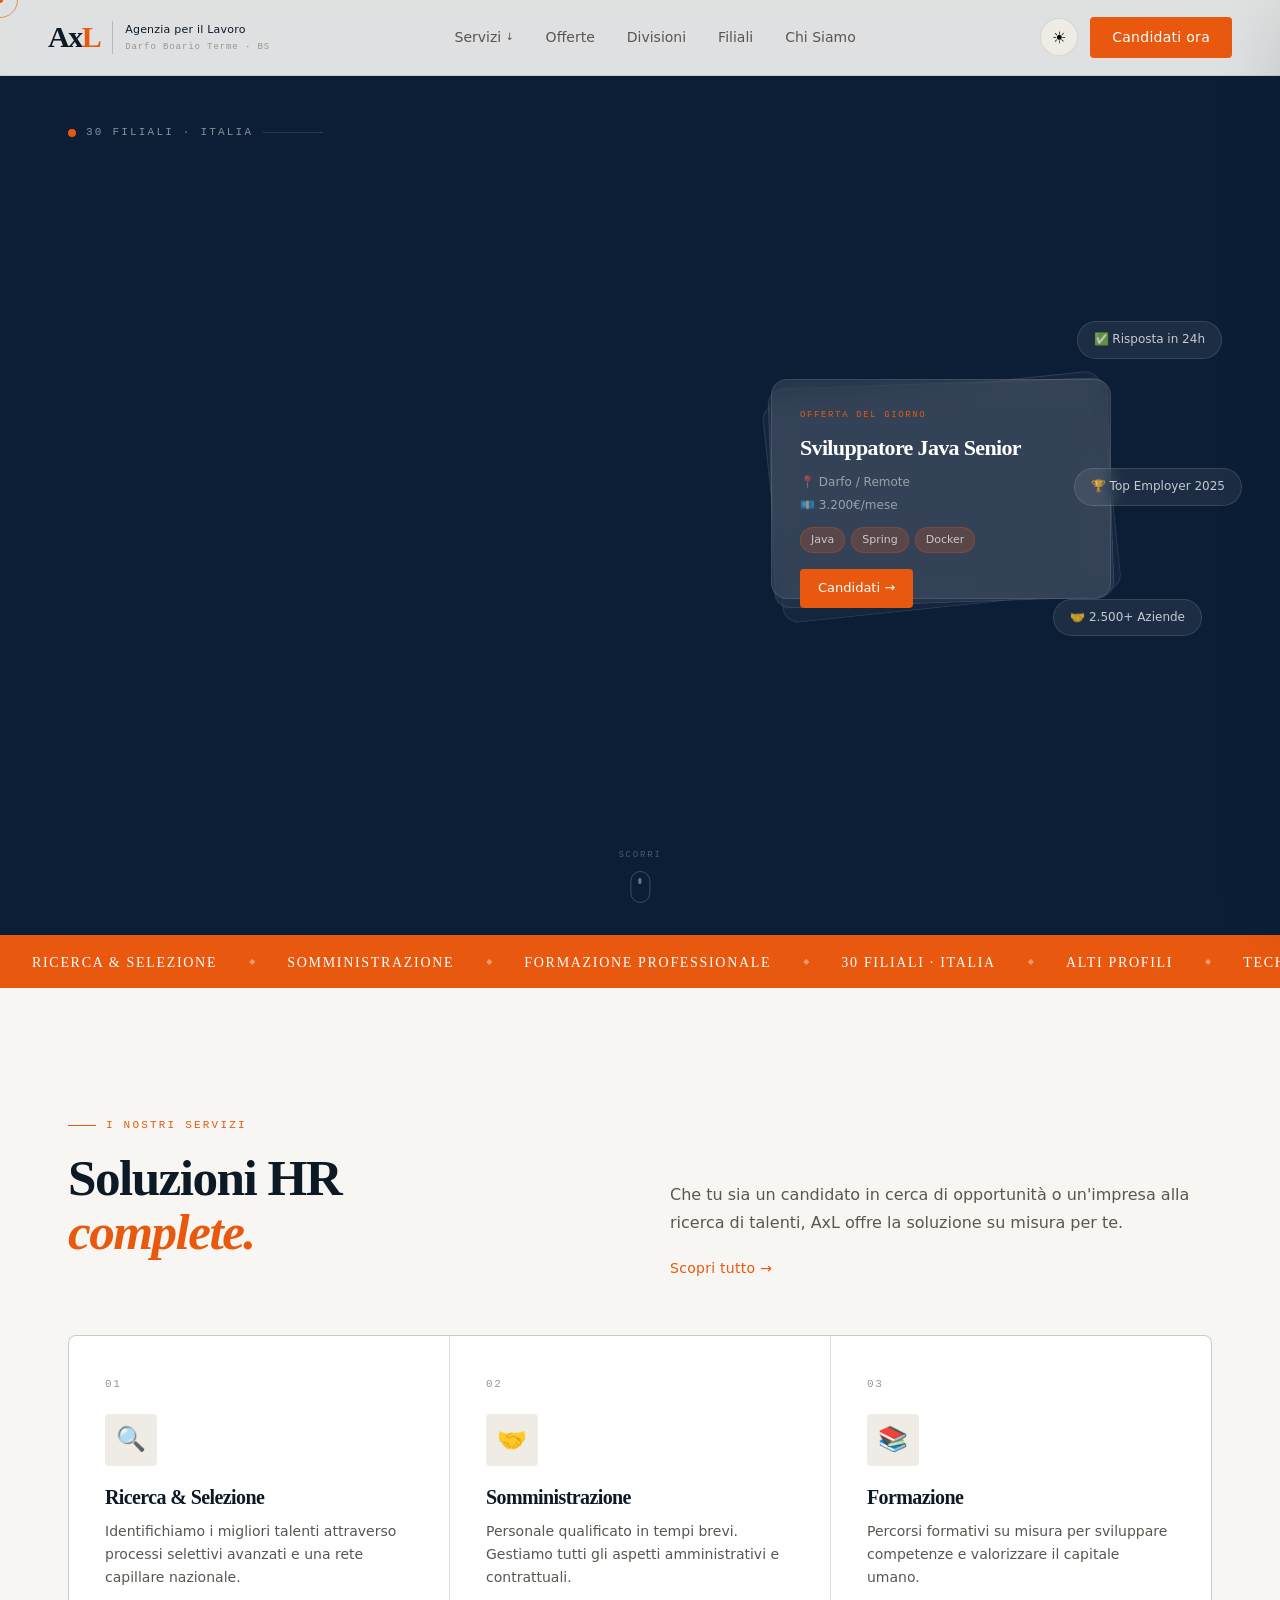
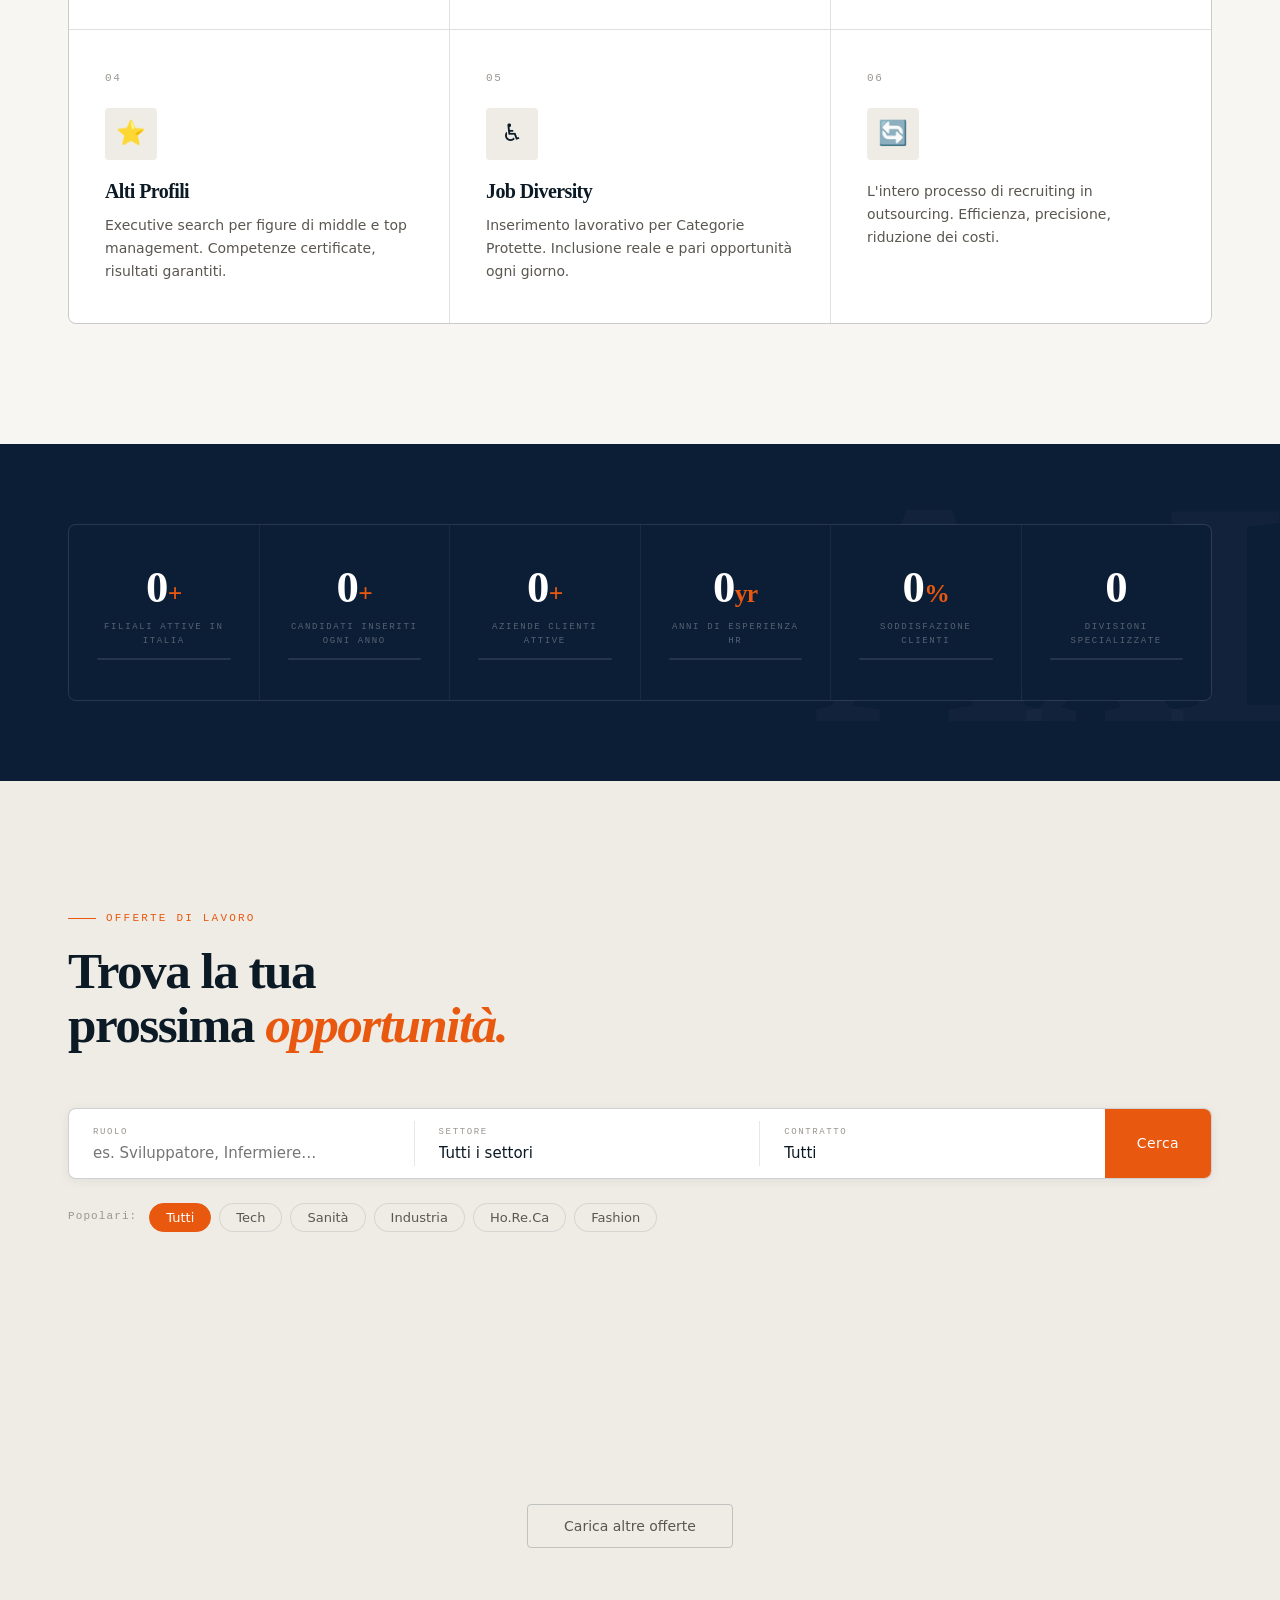
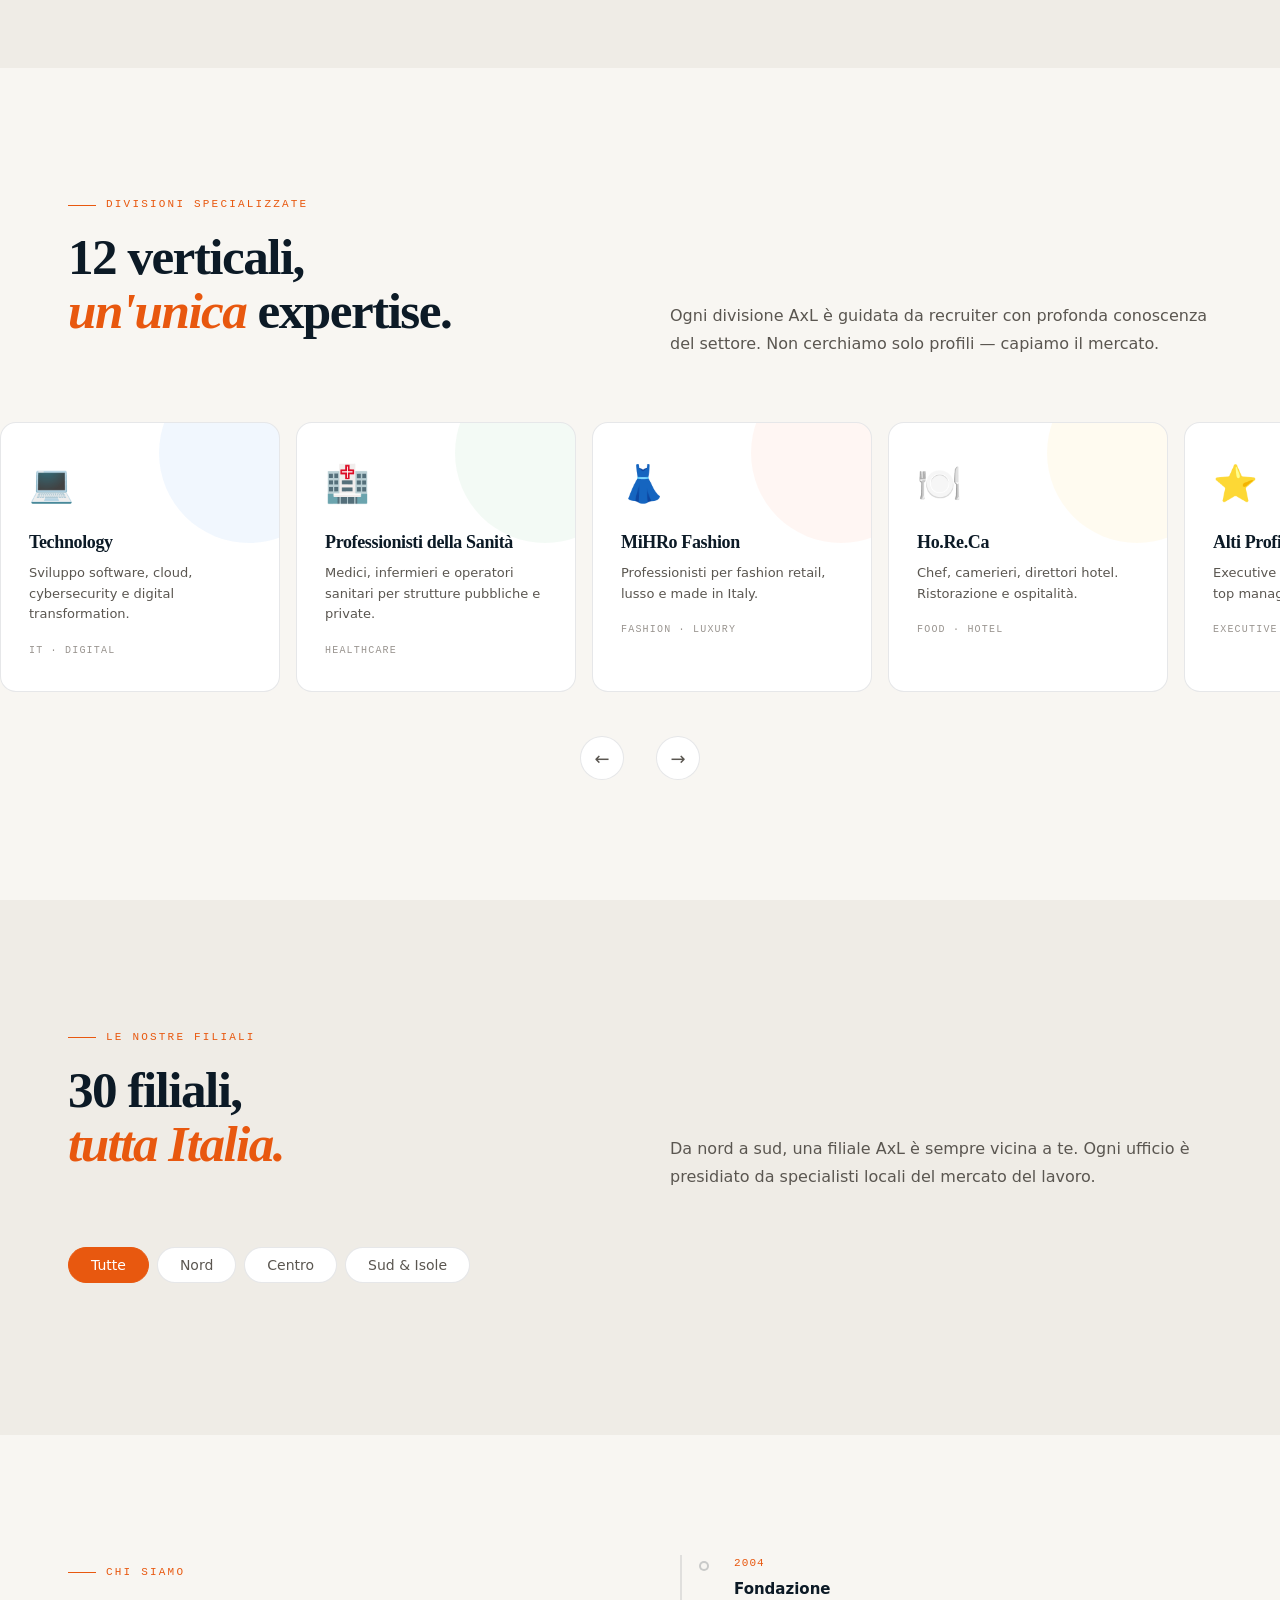
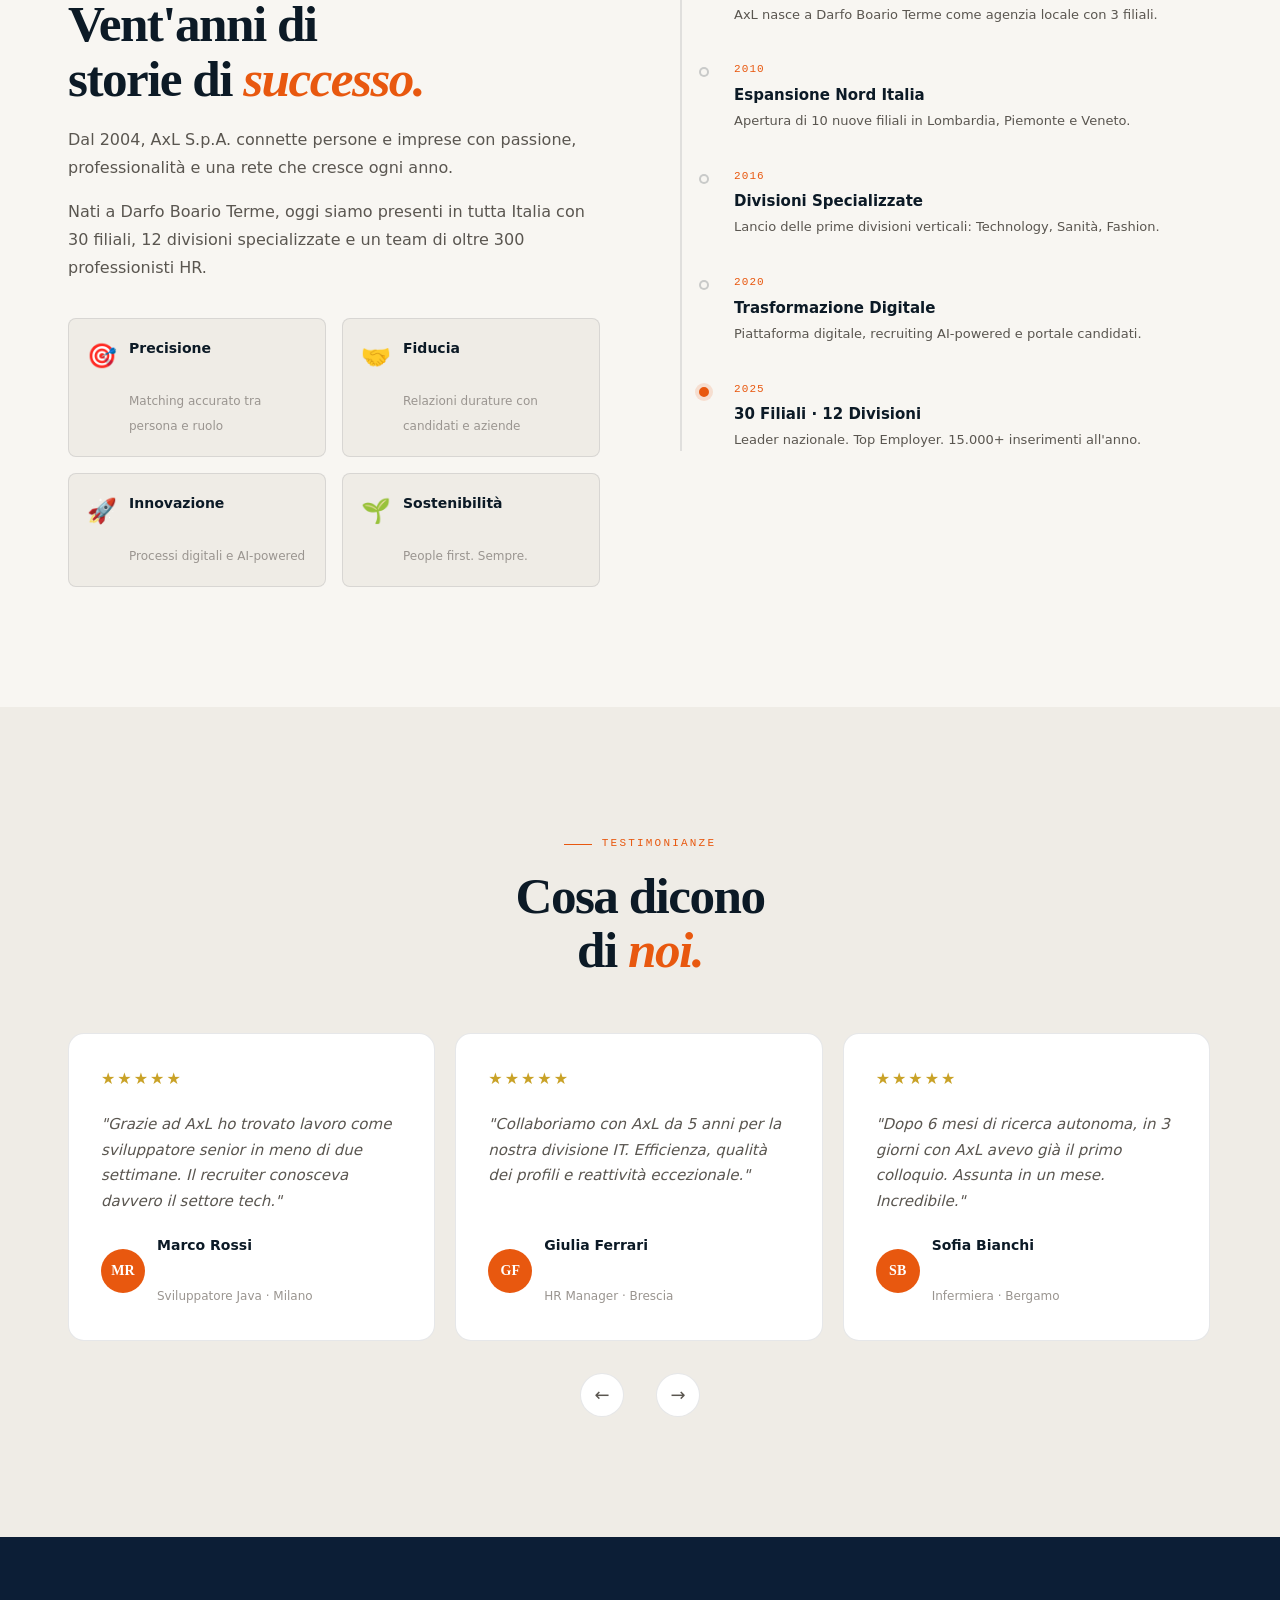
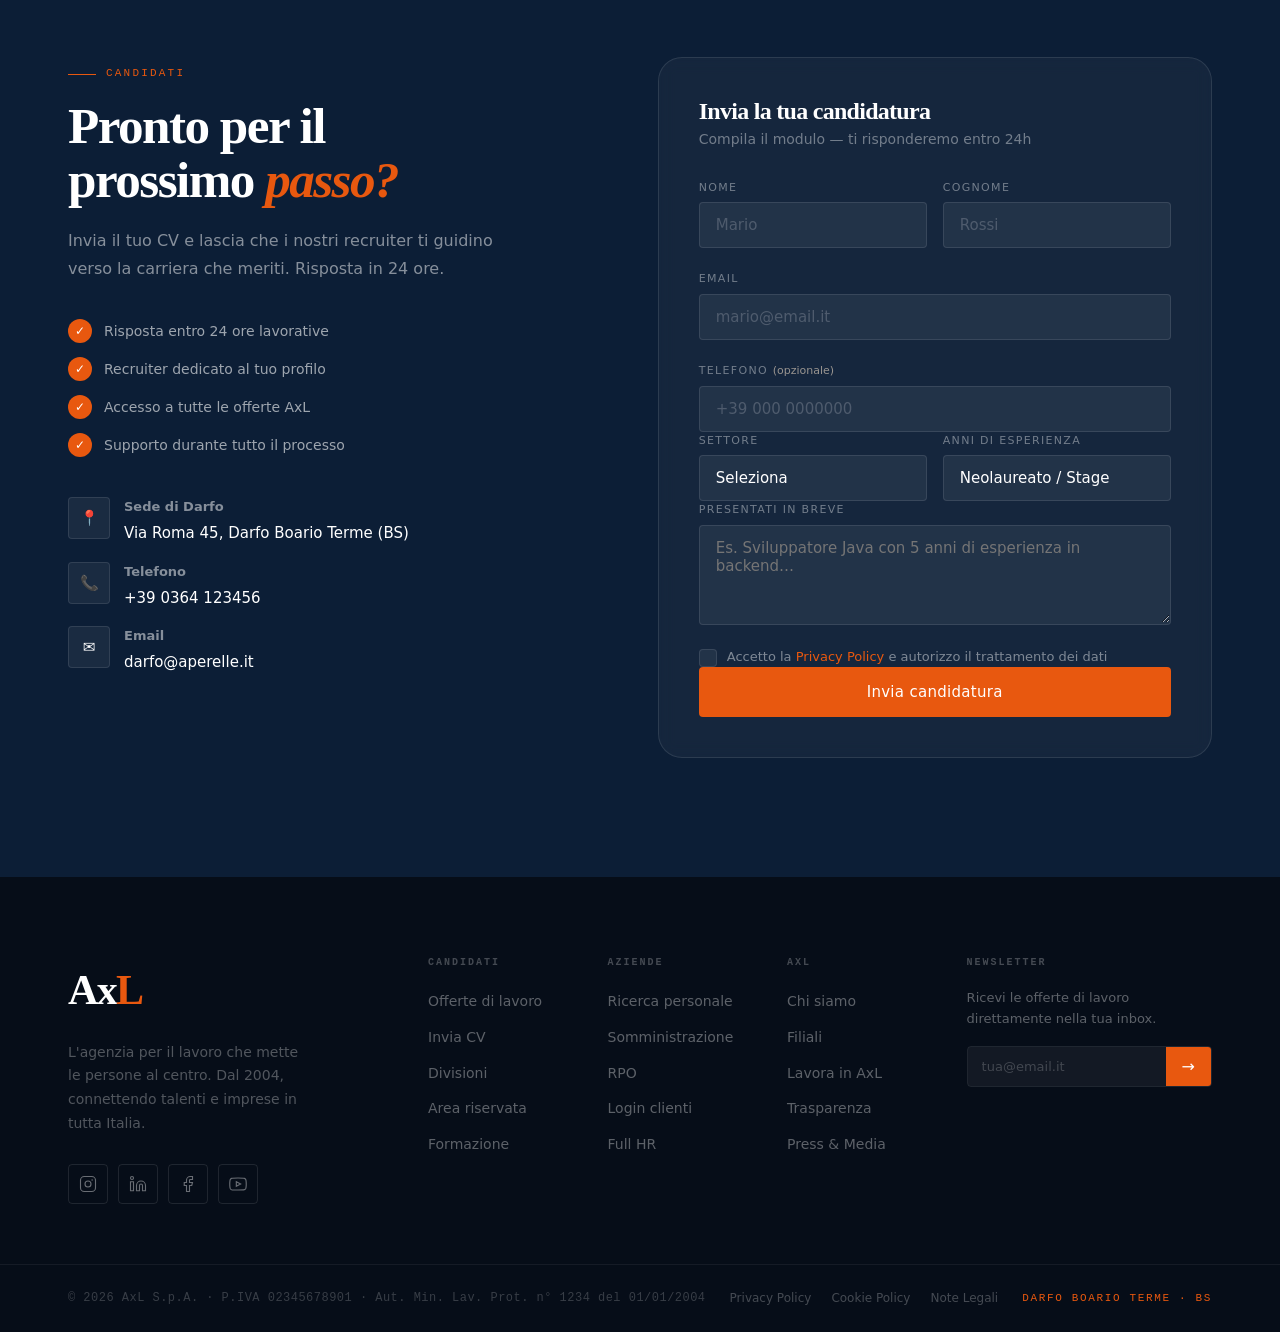
==== commit 3c5c01b3: "Add files via upload" ====
--- a/index.html
+++ b/index.html
@@ -284,14 +284,14 @@
             <p class="srv-body">Personale qualificato in tempi brevi. Gestiamo tutti gli aspetti amministrativi e contrattuali.</p>
             <div class="srv-arrow">→</div>
           </a>
-          <a class="srv-card srv-card--dark" data-index="2" href="services/formazione.html">
+          <a class="srv-card" data-index="2" href="services/formazione.html">
             <div class="srv-num">03</div>
             <div class="srv-icon-wrap"><span class="srv-icon">📚</span></div>
             <h3 class="srv-title">Formazione</h3>
             <p class="srv-body">Percorsi formativi su misura per sviluppare competenze e valorizzare il capitale umano.</p>
             <div class="srv-arrow">→</div>
           </a>
-          <a class="srv-card srv-card--dark" data-index="3" href="services/alti-profili.html">
+          <a class="srv-card" data-index="3" href="services/alti-profili.html">
             <div class="srv-num">04</div>
             <div class="srv-icon-wrap"><span class="srv-icon">⭐</span></div>
             <h3 class="srv-title">Alti Profili</h3>
--- a/css/base.css
+++ b/css/base.css
@@ -0,0 +1,304 @@
+/* ════════════════════════════════════════════════════════════
+   BASE.CSS — AXL Darfo Website
+   Group 1: CSS Variables & Theme
+   Group 2: Reset & Global
+   Group 3: Typography
+   Group 4: Layout Utilities
+   Group 5: Custom Cursor
+   ════════════════════════════════════════════════════════════ */
+
+/* ── GROUP 1: CSS Variables & Theme ──────────────────────── */
+:root {
+  /* Brand */
+  --axl-orange:   #e8580f;
+  --axl-orange-h: #ff6d28;
+  --axl-navy:     #0c1e36;
+  --axl-navy-h:   #132840;
+  --axl-gold:     #c9a227;
+
+  /* Light theme defaults */
+  --bg:           #f8f6f2;
+  --bg-alt:       #efece6;
+  --bg-card:      #ffffff;
+  --bg-dark:      #0c1e36;
+  --text-primary:  #0c1a26;
+  --text-secondary:#5a5650;
+  --text-muted:    #9a9590;
+  --text-inverse:  #f8f6f2;
+  --border:        rgba(12,26,38,0.1);
+  --border-strong: rgba(12,26,38,0.2);
+  --shadow-sm:     0 2px 12px rgba(12,26,38,0.06);
+  --shadow-md:     0 8px 32px rgba(12,26,38,0.10);
+  --shadow-lg:     0 20px 60px rgba(12,26,38,0.15);
+  --shadow-glow:   0 0 40px rgba(232,88,15,0.2);
+
+  /* Accent (same in both themes) */
+  --accent:        var(--axl-orange);
+  --accent-h:      var(--axl-orange-h);
+
+  /* Spacing */
+  --sp-xs:  8px;
+  --sp-sm:  16px;
+  --sp-md:  24px;
+  --sp-lg:  48px;
+  --sp-xl:  80px;
+  --sp-2xl: 120px;
+
+  /* Typography */
+  --font-display: 'Fraunces', Georgia, serif;
+  --font-body:    'DM Sans', system-ui, sans-serif;
+  --font-mono:    'DM Mono', 'Courier New', monospace;
+
+  /* Transitions */
+  --ease:      cubic-bezier(.4,0,.2,1);
+  --ease-out:  cubic-bezier(0,0,.2,1);
+  --ease-spring: cubic-bezier(.34,1.56,.64,1);
+  --dur-fast:  150ms;
+  --dur-base:  250ms;
+  --dur-slow:  450ms;
+
+  /* Radius */
+  --r-sm:  4px;
+  --r-md:  8px;
+  --r-lg:  16px;
+  --r-xl:  24px;
+  --r-full: 9999px;
+
+  /* Layout */
+  --max-w: 1240px;
+  --nav-h: 76px;
+}
+
+/* Dark theme */
+[data-theme="dark"] {
+  --bg:            #0c1e36;
+  --bg-alt:        #0f2340;
+  --bg-card:       #132840;
+  --bg-dark:       #060e1a;
+  --text-primary:  #f0ede8;
+  --text-secondary:#a8a5a0;
+  --text-muted:    #6a6865;
+  --border:        rgba(240,237,232,0.08);
+  --border-strong: rgba(240,237,232,0.15);
+  --shadow-sm:     0 2px 12px rgba(0,0,0,0.3);
+  --shadow-md:     0 8px 32px rgba(0,0,0,0.4);
+  --shadow-lg:     0 20px 60px rgba(0,0,0,0.5);
+}
+
+/* ── GROUP 2: Reset & Global ─────────────────────────────── */
+*, *::before, *::after {
+  box-sizing: border-box;
+  margin: 0;
+  padding: 0;
+}
+
+html {
+  font-size: 16px;
+  scroll-behavior: smooth;
+  -webkit-text-size-adjust: 100%;
+}
+
+body {
+  background-color: var(--bg);
+  color: var(--text-primary);
+  font-family: var(--font-body);
+  font-weight: 400;
+  line-height: 1.6;
+  overflow-x: hidden;
+  transition: background-color var(--dur-slow) var(--ease),
+              color var(--dur-slow) var(--ease);
+}
+
+body.page-loading { overflow: hidden; }
+body.no-scroll    { overflow: hidden; }
+
+::-webkit-scrollbar       { width: 5px; }
+::-webkit-scrollbar-track { background: var(--bg-alt); }
+::-webkit-scrollbar-thumb { background: var(--accent); border-radius: var(--r-full); }
+
+::selection { background: var(--accent); color: #fff; }
+
+img, video, svg { max-width: 100%; display: block; }
+a { color: inherit; text-decoration: none; }
+button { font-family: inherit; cursor: pointer; border: none; background: none; }
+input, select, textarea { font-family: inherit; }
+ul, ol { list-style: none; }
+
+/* ── GROUP 3: Typography ─────────────────────────────────── */
+h1, h2, h3, h4, h5, h6 {
+  font-family: var(--font-display);
+  font-weight: 700;
+  line-height: 1.1;
+  letter-spacing: -0.03em;
+  color: var(--text-primary);
+}
+
+.display-xl {
+  font-size: clamp(56px, 7vw, 100px);
+  font-weight: 900;
+  letter-spacing: -0.04em;
+}
+.display-lg {
+  font-size: clamp(40px, 5vw, 72px);
+  font-weight: 900;
+  letter-spacing: -0.03em;
+}
+.display-md {
+  font-size: clamp(28px, 3.5vw, 52px);
+  font-weight: 700;
+  letter-spacing: -0.025em;
+}
+
+/* Section labels */
+.section-eyebrow {
+  display: inline-flex;
+  align-items: center;
+  gap: 10px;
+  font-family: var(--font-mono);
+  font-size: 11px;
+  letter-spacing: 0.2em;
+  text-transform: uppercase;
+  color: var(--accent);
+  margin-bottom: 16px;
+}
+.section-eyebrow::before {
+  content: '';
+  display: block;
+  width: 28px; height: 1px;
+  background: currentColor;
+  flex-shrink: 0;
+}
+
+.section-title {
+  font-size: clamp(32px, 4vw, 56px);
+  font-weight: 900;
+  line-height: 1.06;
+  letter-spacing: -0.03em;
+  margin-bottom: 20px;
+}
+.section-title em {
+  font-style: italic;
+  color: var(--accent);
+}
+
+.section-desc {
+  font-size: 16px;
+  line-height: 1.75;
+  color: var(--text-secondary);
+  font-weight: 300;
+  max-width: 560px;
+}
+
+/* Mono text */
+.text-mono {
+  font-family: var(--font-mono);
+  font-size: 12px;
+  letter-spacing: 0.1em;
+}
+
+/* ── GROUP 4: Layout Utilities ───────────────────────────── */
+.section-inner {
+  max-width: var(--max-w);
+  margin: 0 auto;
+  padding: 0 48px;
+}
+
+.section-head {
+  margin-bottom: 56px;
+}
+.section-head.centered {
+  text-align: center;
+}
+.section-head.centered .section-eyebrow { justify-content: center; }
+.section-head.centered .section-desc    { margin: 0 auto; }
+
+.section-head.two-col {
+  display: grid;
+  grid-template-columns: 1fr 1fr;
+  gap: 60px;
+  align-items: end;
+}
+.sh-right { display: flex; flex-direction: column; justify-content: flex-end; gap: 20px; }
+
+/* Flex utilities */
+.flex         { display: flex; }
+.flex-center  { display: flex; align-items: center; justify-content: center; }
+.flex-between { display: flex; align-items: center; justify-content: space-between; }
+.flex-col     { display: flex; flex-direction: column; }
+.gap-sm       { gap: var(--sp-sm); }
+.gap-md       { gap: var(--sp-md); }
+.gap-lg       { gap: var(--sp-lg); }
+
+/* Text link */
+.btn-text {
+  display: inline-flex;
+  align-items: center;
+  gap: 6px;
+  font-size: 14px;
+  font-weight: 500;
+  color: var(--accent);
+  letter-spacing: 0.02em;
+  transition: gap var(--dur-fast) var(--ease);
+}
+.btn-text:hover { gap: 12px; }
+
+/* Visually hidden */
+.sr-only {
+  position: absolute;
+  width: 1px; height: 1px;
+  padding: 0; margin: -1px;
+  overflow: hidden;
+  clip: rect(0,0,0,0);
+  white-space: nowrap;
+}
+
+/* Hidden utility */
+.hidden { display: none !important; }
+
+/* ── GROUP 5: Custom Cursor ──────────────────────────────── */
+@media (pointer: fine) {
+  body { cursor: none; }
+  a, button, [role="button"],
+  input, select, textarea { cursor: none; }
+}
+
+.cursor-dot {
+  position: fixed;
+  top: 0; left: 0;
+  width: 6px; height: 6px;
+  border-radius: 50%;
+  background: var(--accent);
+  pointer-events: none;
+  z-index: 9999;
+  transform: translate(-50%, -50%);
+  transition: opacity var(--dur-fast);
+  will-change: transform;
+}
+
+.cursor-ring {
+  position: fixed;
+  top: 0; left: 0;
+  width: 36px; height: 36px;
+  border-radius: 50%;
+  border: 1.5px solid var(--accent);
+  pointer-events: none;
+  z-index: 9998;
+  transform: translate(-50%, -50%);
+  transition: width var(--dur-base) var(--ease),
+              height var(--dur-base) var(--ease),
+              opacity var(--dur-fast),
+              border-color var(--dur-base);
+  will-change: transform;
+  opacity: 0.6;
+}
+
+.cursor-ring.hovering {
+  width: 56px; height: 56px;
+  background: rgba(232,88,15,0.08);
+  border-color: var(--accent);
+  opacity: 1;
+}
+.cursor-ring.clicking {
+  width: 24px; height: 24px;
+  background: rgba(232,88,15,0.2);
+}
--- a/css/components.css
+++ b/css/components.css
@@ -0,0 +1,948 @@
+/* ════════════════════════════════════════════════════════════
+   COMPONENTS.CSS — Reusable UI Components
+   Group 1: Loader
+   Group 2: Navigation & Header
+   Group 3: Buttons
+   Group 4: Cards (Job, Division, Service)
+   Group 5: Forms & Inputs
+   Group 6: Toast & Cookie Banner
+   ════════════════════════════════════════════════════════════ */
+
+/* ── GROUP 1: Loader ─────────────────────────────────────── */
+.loader {
+  position: fixed;
+  inset: 0;
+  background: var(--axl-navy);
+  z-index: 10000;
+  display: flex;
+  flex-direction: column;
+  align-items: center;
+  justify-content: center;
+  gap: 28px;
+  transition: opacity 0.5s var(--ease), transform 0.5s var(--ease);
+}
+
+.loader.exit {
+  opacity: 0;
+  transform: translateY(-8px);
+  pointer-events: none;
+}
+
+.loader-logo {
+  font-family: var(--font-display);
+  font-size: 72px;
+  font-weight: 900;
+  letter-spacing: -3px;
+  line-height: 1;
+}
+.loader-ax { color: #fff; }
+.loader-l  { color: var(--axl-orange); }
+
+.loader-bar {
+  width: 200px;
+  height: 2px;
+  background: rgba(255,255,255,0.1);
+  border-radius: var(--r-full);
+  overflow: hidden;
+}
+.loader-fill {
+  height: 100%;
+  background: var(--axl-orange);
+  border-radius: var(--r-full);
+  width: 0%;
+  transition: width 0.1s var(--ease);
+}
+
+.loader-sub {
+  font-family: var(--font-mono);
+  font-size: 11px;
+  letter-spacing: 0.2em;
+  color: rgba(255,255,255,0.3);
+  text-transform: uppercase;
+}
+
+/* ── GROUP 2: Navigation & Header ────────────────────────── */
+.site-header {
+  position: fixed;
+  top: 0; left: 0; right: 0;
+  z-index: 500;
+  transition: all var(--dur-slow) var(--ease);
+}
+
+.nav-container {
+  display: flex;
+  align-items: center;
+  justify-content: space-between;
+  padding: 0 48px;
+  height: var(--nav-h);
+  background: rgba(248,246,242,0.9);
+  backdrop-filter: blur(16px) saturate(180%);
+  -webkit-backdrop-filter: blur(16px) saturate(180%);
+  border-bottom: 1px solid var(--border);
+  transition: background var(--dur-slow) var(--ease),
+              border-color var(--dur-slow);
+}
+
+[data-theme="dark"] .nav-container {
+  background: rgba(12,30,54,0.92);
+}
+
+.site-header.scrolled .nav-container {
+  height: 62px;
+  box-shadow: var(--shadow-md);
+}
+
+/* Logo */
+.nav-logo {
+  display: flex;
+  align-items: center;
+  gap: 12px;
+  text-decoration: none;
+  flex-shrink: 0;
+}
+.logo-mark {
+  font-family: var(--font-display);
+  font-size: 30px;
+  font-weight: 900;
+  letter-spacing: -1.5px;
+  line-height: 1;
+}
+.logo-ax { color: var(--text-primary); }
+.logo-l  { color: var(--accent); }
+.logo-text {
+  display: flex;
+  flex-direction: column;
+  gap: 1px;
+  padding-left: 12px;
+  border-left: 1px solid var(--border-strong);
+}
+.logo-full {
+  font-size: 11px;
+  font-weight: 500;
+  color: var(--text-primary);
+  letter-spacing: 0.02em;
+}
+.logo-loc {
+  font-family: var(--font-mono);
+  font-size: 9px;
+  color: var(--text-muted);
+  letter-spacing: 0.1em;
+}
+
+/* Nav links */
+.nav-primary {
+  display: flex;
+  align-items: center;
+  gap: 4px;
+  list-style: none;
+}
+
+.nav-item { position: relative; }
+
+.nav-link {
+  display: flex;
+  align-items: center;
+  gap: 4px;
+  padding: 8px 14px;
+  font-size: 14px;
+  font-weight: 500;
+  color: var(--text-secondary);
+  border-radius: var(--r-sm);
+  transition: all var(--dur-fast) var(--ease);
+  white-space: nowrap;
+}
+.nav-link:hover { color: var(--text-primary); background: var(--border); }
+.nav-link.active { color: var(--accent); }
+.nav-arrow {
+  font-size: 10px;
+  transition: transform var(--dur-fast) var(--ease);
+}
+.nav-item:hover .nav-arrow { transform: rotate(180deg); }
+
+/* Mega menu */
+.mega-menu {
+  position: absolute;
+  top: calc(100% + 12px);
+  left: 50%;
+  transform: translateX(-50%) translateY(8px);
+  background: var(--bg-card);
+  border: 1px solid var(--border);
+  border-radius: var(--r-lg);
+  padding: 24px;
+  display: grid;
+  grid-template-columns: repeat(3, 180px);
+  gap: 24px;
+  box-shadow: var(--shadow-lg);
+  opacity: 0;
+  pointer-events: none;
+  transition: all var(--dur-base) var(--ease);
+  white-space: nowrap;
+}
+
+.nav-item.has-mega:hover .mega-menu {
+  opacity: 1;
+  pointer-events: auto;
+  transform: translateX(-50%) translateY(0);
+}
+
+.mega-label {
+  font-family: var(--font-mono);
+  font-size: 10px;
+  letter-spacing: 0.15em;
+  text-transform: uppercase;
+  color: var(--text-muted);
+  margin-bottom: 10px;
+}
+.mega-link {
+  display: block;
+  padding: 8px 10px;
+  font-size: 13px;
+  color: var(--text-secondary);
+  border-radius: var(--r-sm);
+  transition: all var(--dur-fast);
+  margin-bottom: 2px;
+}
+.mega-link:hover { color: var(--accent); background: rgba(232,88,15,0.08); }
+
+/* Nav actions */
+.nav-actions {
+  display: flex;
+  align-items: center;
+  gap: 12px;
+  flex-shrink: 0;
+}
+
+.btn-theme {
+  width: 38px; height: 38px;
+  border-radius: var(--r-full);
+  background: var(--bg-alt);
+  border: 1px solid var(--border);
+  display: flex; align-items: center; justify-content: center;
+  font-size: 16px;
+  transition: all var(--dur-fast);
+  position: relative;
+  overflow: hidden;
+}
+.btn-theme:hover { background: var(--border); }
+.theme-sun, .theme-moon {
+  position: absolute;
+  transition: transform var(--dur-base) var(--ease),
+              opacity var(--dur-base) var(--ease);
+}
+[data-theme="light"] .theme-sun  { opacity: 1;  transform: rotate(0); }
+[data-theme="light"] .theme-moon { opacity: 0;  transform: rotate(90deg); }
+[data-theme="dark"]  .theme-sun  { opacity: 0;  transform: rotate(-90deg); }
+[data-theme="dark"]  .theme-moon { opacity: 1;  transform: rotate(0); }
+
+.btn-nav-cta {
+  padding: 9px 22px;
+  background: var(--accent);
+  color: #fff;
+  border-radius: var(--r-sm);
+  font-size: 14px;
+  font-weight: 500;
+  letter-spacing: 0.02em;
+  transition: all var(--dur-base) var(--ease);
+}
+.btn-nav-cta:hover {
+  background: var(--accent-h);
+  transform: translateY(-1px);
+  box-shadow: 0 4px 16px rgba(232,88,15,0.3);
+}
+
+/* Burger */
+.nav-burger {
+  display: none;
+  width: 40px; height: 40px;
+  flex-direction: column;
+  align-items: center;
+  justify-content: center;
+  gap: 5px;
+  border-radius: var(--r-sm);
+  transition: background var(--dur-fast);
+}
+.nav-burger:hover { background: var(--bg-alt); }
+.nav-burger span {
+  display: block;
+  width: 22px; height: 1.5px;
+  background: var(--text-primary);
+  border-radius: var(--r-full);
+  transition: all var(--dur-base) var(--ease);
+  transform-origin: center;
+}
+.nav-burger.open span:nth-child(1) { transform: rotate(45deg) translate(4.5px, 4.5px); }
+.nav-burger.open span:nth-child(2) { opacity: 0; transform: scaleX(0); }
+.nav-burger.open span:nth-child(3) { transform: rotate(-45deg) translate(4.5px, -4.5px); }
+
+/* Scroll progress */
+.scroll-progress {
+  height: 2px;
+  background: linear-gradient(90deg, var(--accent), var(--axl-gold));
+  width: 0%;
+  transition: width 50ms linear;
+}
+
+/* Mobile drawer */
+.mobile-drawer {
+  position: fixed;
+  top: 0; right: 0; bottom: 0;
+  width: min(360px, 100vw);
+  background: var(--bg-card);
+  z-index: 600;
+  transform: translateX(100%);
+  transition: transform var(--dur-slow) var(--ease);
+  box-shadow: var(--shadow-lg);
+  overflow-y: auto;
+}
+.mobile-drawer.open { transform: translateX(0); }
+
+.drawer-inner {
+  padding: 80px 32px 40px;
+  display: flex;
+  flex-direction: column;
+  height: 100%;
+}
+.drawer-logo {
+  font-family: var(--font-display);
+  font-size: 40px;
+  font-weight: 900;
+  margin-bottom: 40px;
+  color: var(--text-primary);
+}
+.drawer-logo span { color: var(--accent); }
+
+.drawer-nav {
+  display: flex;
+  flex-direction: column;
+  gap: 2px;
+  flex: 1;
+}
+.drawer-link {
+  padding: 14px 0;
+  font-size: 22px;
+  font-family: var(--font-display);
+  font-weight: 700;
+  color: var(--text-primary);
+  border-bottom: 1px solid var(--border);
+  transition: color var(--dur-fast);
+}
+.drawer-link:hover { color: var(--accent); }
+.drawer-link.drawer-cta {
+  color: var(--accent);
+  border: none;
+  margin-top: 20px;
+  font-size: 18px;
+}
+
+.drawer-socials {
+  display: flex;
+  gap: 16px;
+  margin-top: 40px;
+}
+.drawer-socials a {
+  font-family: var(--font-mono);
+  font-size: 12px;
+  color: var(--text-muted);
+  letter-spacing: 0.1em;
+  transition: color var(--dur-fast);
+}
+.drawer-socials a:hover { color: var(--accent); }
+
+.drawer-overlay {
+  position: fixed;
+  inset: 0;
+  background: rgba(0,0,0,0.4);
+  z-index: 590;
+  opacity: 0;
+  pointer-events: none;
+  transition: opacity var(--dur-slow) var(--ease);
+  backdrop-filter: blur(2px);
+}
+.drawer-overlay.open { opacity: 1; pointer-events: auto; }
+
+/* ── GROUP 3: Buttons ────────────────────────────────────── */
+/* Hero buttons */
+.btn-hero-primary {
+  display: inline-flex;
+  align-items: center;
+  gap: 10px;
+  padding: 16px 32px;
+  background: var(--accent);
+  color: #fff;
+  font-size: 15px;
+  font-weight: 500;
+  border-radius: var(--r-sm);
+  letter-spacing: 0.02em;
+  transition: all var(--dur-base) var(--ease-spring);
+}
+.btn-hero-primary:hover {
+  background: var(--accent-h);
+  transform: translateY(-3px);
+  box-shadow: 0 12px 32px rgba(232,88,15,0.35);
+}
+
+.btn-hero-ghost {
+  display: inline-flex;
+  align-items: center;
+  gap: 10px;
+  padding: 16px 32px;
+  border: 1.5px solid rgba(255,255,255,0.25);
+  color: rgba(255,255,255,0.8);
+  font-size: 15px;
+  font-weight: 400;
+  border-radius: var(--r-sm);
+  transition: all var(--dur-base) var(--ease);
+}
+.btn-hero-ghost:hover {
+  border-color: rgba(255,255,255,0.7);
+  color: #fff;
+  background: rgba(255,255,255,0.06);
+}
+
+/* Load more */
+.btn-load-more {
+  padding: 13px 36px;
+  border: 1.5px solid var(--border-strong);
+  border-radius: var(--r-sm);
+  font-size: 14px;
+  font-weight: 500;
+  color: var(--text-secondary);
+  transition: all var(--dur-fast) var(--ease);
+}
+.btn-load-more:hover {
+  border-color: var(--accent);
+  color: var(--accent);
+}
+
+/* Form submit */
+.btn-form-submit {
+  width: 100%;
+  padding: 16px;
+  background: var(--accent);
+  color: #fff;
+  font-size: 15px;
+  font-weight: 500;
+  border-radius: var(--r-sm);
+  display: flex;
+  align-items: center;
+  justify-content: center;
+  gap: 8px;
+  transition: all var(--dur-base) var(--ease-spring);
+  letter-spacing: 0.02em;
+}
+.btn-form-submit:hover {
+  background: var(--accent-h);
+  transform: translateY(-2px);
+  box-shadow: 0 8px 24px rgba(232,88,15,0.3);
+}
+.btn-form-submit:active { transform: scale(0.99); }
+
+.submit-loader {
+  animation: spin 0.8s linear infinite;
+  font-style: normal;
+}
+@keyframes spin { from { transform: rotate(0); } to { transform: rotate(360deg); } }
+
+/* Back to top */
+.back-to-top {
+  position: fixed;
+  bottom: 32px; right: 32px;
+  width: 48px; height: 48px;
+  border-radius: var(--r-full);
+  background: var(--accent);
+  color: #fff;
+  font-size: 20px;
+  z-index: 400;
+  box-shadow: var(--shadow-md);
+  opacity: 0;
+  transform: translateY(16px);
+  pointer-events: none;
+  transition: all var(--dur-base) var(--ease-spring);
+}
+.back-to-top.visible {
+  opacity: 1;
+  transform: translateY(0);
+  pointer-events: auto;
+}
+.back-to-top:hover {
+  transform: translateY(-4px);
+  box-shadow: var(--shadow-glow);
+}
+
+/* ── GROUP 4: Cards ──────────────────────────────────────── */
+
+/* Job card */
+.job-card {
+  background: var(--bg-card);
+  border: 1px solid var(--border);
+  border-radius: var(--r-md);
+  padding: 28px;
+  display: block;
+  transition: all var(--dur-base) var(--ease);
+  position: relative;
+  overflow: hidden;
+}
+.job-card::before {
+  content: '';
+  position: absolute;
+  top: 0; left: 0; right: 0;
+  height: 3px;
+  background: linear-gradient(90deg, var(--accent), var(--axl-gold));
+  transform: scaleX(0);
+  transform-origin: left;
+  transition: transform var(--dur-base) var(--ease);
+}
+.job-card:hover {
+  border-color: transparent;
+  transform: translateY(-4px);
+  box-shadow: var(--shadow-lg);
+}
+.job-card:hover::before { transform: scaleX(1); }
+
+.jc-top {
+  display: flex;
+  justify-content: space-between;
+  align-items: flex-start;
+  margin-bottom: 14px;
+}
+.jc-sector {
+  font-family: var(--font-mono);
+  font-size: 10px;
+  letter-spacing: 0.15em;
+  text-transform: uppercase;
+  color: var(--accent);
+}
+.jc-badge {
+  font-size: 10px;
+  padding: 3px 10px;
+  border-radius: var(--r-full);
+  font-family: var(--font-mono);
+  letter-spacing: 0.08em;
+}
+.jc-badge.new {
+  background: rgba(232,88,15,0.1);
+  color: var(--accent);
+}
+.jc-badge.urgent {
+  background: rgba(201,162,39,0.15);
+  color: var(--axl-gold);
+}
+
+.jc-title {
+  font-size: 20px;
+  font-weight: 700;
+  line-height: 1.25;
+  margin-bottom: 12px;
+  font-family: var(--font-display);
+  color: var(--text-primary);
+  letter-spacing: -0.03em;
+}
+
+.jc-meta {
+  display: flex;
+  flex-wrap: wrap;
+  gap: 16px;
+  margin-bottom: 14px;
+}
+.jc-meta-item {
+  font-size: 13px;
+  color: var(--text-muted);
+  display: flex;
+  align-items: center;
+  gap: 5px;
+}
+
+.jc-desc {
+  font-size: 14px;
+  line-height: 1.65;
+  color: var(--text-secondary);
+  font-weight: 300;
+  display: -webkit-box;
+  -webkit-line-clamp: 2;
+  -webkit-box-orient: vertical;
+  overflow: hidden;
+}
+
+.jc-footer {
+  display: flex;
+  align-items: center;
+  justify-content: space-between;
+  margin-top: 18px;
+  padding-top: 16px;
+  border-top: 1px solid var(--border);
+}
+.jc-salary {
+  font-family: var(--font-display);
+  font-size: 20px;
+  font-weight: 700;
+  color: var(--accent);
+  letter-spacing: -0.03em;
+}
+.jc-apply {
+  font-size: 13px;
+  color: var(--text-muted);
+  transition: color var(--dur-fast);
+}
+.job-card:hover .jc-apply { color: var(--accent); }
+
+/* Division card */
+.div-card {
+  flex-shrink: 0;
+  width: 280px;
+  background: var(--bg-card);
+  border: 1px solid var(--border);
+  border-radius: var(--r-lg);
+  padding: 32px 28px;
+  position: relative;
+  overflow: hidden;
+  transition: all var(--dur-base) var(--ease);
+  cursor: pointer;
+}
+.div-card-bg {
+  position: absolute;
+  top: -60px; right: -60px;
+  width: 180px; height: 180px;
+  border-radius: 50%;
+  background: var(--clr);
+  opacity: 0.06;
+  transition: all var(--dur-slow) var(--ease);
+}
+.div-card:hover {
+  transform: translateY(-6px);
+  border-color: var(--clr, var(--accent));
+  box-shadow: 0 20px 48px rgba(0,0,0,0.1);
+}
+.div-card:hover .div-card-bg {
+  opacity: 0.12;
+  transform: scale(1.3);
+}
+.div-card .div-icon {
+  font-size: 36px;
+  margin-bottom: 20px;
+  display: block;
+}
+.div-card h3 {
+  font-size: 18px;
+  font-weight: 700;
+  margin-bottom: 10px;
+  letter-spacing: -0.02em;
+}
+.div-card p {
+  font-size: 13px;
+  line-height: 1.6;
+  color: var(--text-secondary);
+  font-weight: 300;
+  margin-bottom: 18px;
+}
+.div-tag {
+  font-family: var(--font-mono);
+  font-size: 10px;
+  letter-spacing: 0.12em;
+  text-transform: uppercase;
+  color: var(--text-muted);
+}
+
+/* Branch card */
+.branch-card {
+  background: var(--bg-card);
+  border: 1px solid var(--border);
+  border-radius: var(--r-md);
+  padding: 24px;
+  transition: all var(--dur-base) var(--ease);
+  cursor: pointer;
+}
+.branch-card:hover {
+  border-color: var(--accent);
+  transform: translateY(-2px);
+  box-shadow: var(--shadow-md);
+}
+.branch-card.featured {
+  background: var(--accent);
+  border-color: var(--accent);
+}
+.branch-card.featured .bc-city,
+.branch-card.featured .bc-reg,
+.branch-card.featured .bc-label { color: #fff; }
+.bc-city {
+  font-family: var(--font-display);
+  font-size: 20px;
+  font-weight: 700;
+  letter-spacing: -0.03em;
+  margin-bottom: 4px;
+}
+.bc-reg {
+  font-family: var(--font-mono);
+  font-size: 10px;
+  color: var(--text-muted);
+  letter-spacing: 0.12em;
+  text-transform: uppercase;
+}
+.bc-label {
+  font-size: 11px;
+  color: var(--text-muted);
+  margin-top: 10px;
+}
+
+/* ── GROUP 5: Forms & Inputs ─────────────────────────────── */
+.form-group {
+  display: flex;
+  flex-direction: column;
+  gap: 6px;
+}
+.form-group label {
+  font-size: 11px;
+  font-weight: 500;
+  letter-spacing: 0.12em;
+  text-transform: uppercase;
+  color: var(--text-muted);
+}
+.form-group .optional {
+  text-transform: none;
+  font-weight: 400;
+  color: var(--text-muted);
+  font-family: var(--font-body);
+  letter-spacing: 0;
+}
+
+.form-group input,
+.form-group select,
+.form-group textarea {
+  padding: 13px 16px;
+  background: var(--bg-alt);
+  border: 1.5px solid var(--border);
+  border-radius: var(--r-sm);
+  font-size: 15px;
+  color: var(--text-primary);
+  outline: none;
+  transition: all var(--dur-fast) var(--ease);
+  -webkit-appearance: none;
+}
+.form-group input::placeholder { color: var(--text-muted); }
+
+.form-group input:focus,
+.form-group select:focus,
+.form-group textarea:focus {
+  border-color: var(--accent);
+  background: var(--bg-card);
+  box-shadow: 0 0 0 3px rgba(232,88,15,0.12);
+}
+
+.form-group.error input,
+.form-group.error textarea {
+  border-color: #e74c3c;
+  box-shadow: 0 0 0 3px rgba(231,76,60,0.12);
+}
+
+.form-error {
+  font-size: 12px;
+  color: #e74c3c;
+  min-height: 16px;
+  display: block;
+}
+
+.form-check { flex-direction: row; align-items: flex-start; gap: 12px; }
+.check-label {
+  display: flex !important;
+  align-items: flex-start;
+  gap: 10px;
+  cursor: pointer;
+  font-size: 13px !important;
+  color: var(--text-secondary) !important;
+  text-transform: none !important;
+  letter-spacing: 0 !important;
+  font-weight: 400 !important;
+  line-height: 1.5;
+}
+.check-label input[type="checkbox"] {
+  width: 18px; height: 18px;
+  flex-shrink: 0; margin-top: 2px;
+  accent-color: var(--accent);
+  cursor: pointer;
+  padding: 0;
+  border-radius: var(--r-sm);
+}
+.check-label a { color: var(--accent); }
+
+/* Search bar */
+.job-search-bar {
+  display: flex;
+  align-items: stretch;
+  background: var(--bg-card);
+  border: 1.5px solid var(--border-strong);
+  border-radius: var(--r-md);
+  overflow: hidden;
+  box-shadow: var(--shadow-sm);
+  margin-bottom: 24px;
+  transition: box-shadow var(--dur-fast), border-color var(--dur-fast);
+}
+.job-search-bar:focus-within {
+  border-color: var(--accent);
+  box-shadow: 0 0 0 3px rgba(232,88,15,0.1), var(--shadow-md);
+}
+
+.jsb-field {
+  flex: 1;
+  padding: 16px 24px;
+  display: flex;
+  flex-direction: column;
+  gap: 4px;
+  min-width: 0;
+}
+.jsb-label {
+  font-family: var(--font-mono);
+  font-size: 9px;
+  letter-spacing: 0.18em;
+  text-transform: uppercase;
+  color: var(--text-muted);
+}
+.jsb-input {
+  border: none !important;
+  background: transparent !important;
+  padding: 0 !important;
+  font-size: 15px;
+  color: var(--text-primary);
+  outline: none;
+  box-shadow: none !important;
+  -webkit-appearance: none;
+}
+.jsb-input:focus { box-shadow: none !important; }
+
+.jsb-divider { width: 1px; background: var(--border); margin: 12px 0; flex-shrink: 0; }
+
+.jsb-btn {
+  padding: 0 32px;
+  background: var(--accent);
+  color: #fff;
+  font-size: 14px;
+  font-weight: 500;
+  white-space: nowrap;
+  transition: background var(--dur-fast);
+  letter-spacing: 0.03em;
+  flex-shrink: 0;
+}
+.jsb-btn:hover { background: var(--accent-h); }
+
+/* Filter chips */
+.filter-chips {
+  display: flex;
+  align-items: center;
+  flex-wrap: wrap;
+  gap: 8px;
+  margin-bottom: 32px;
+}
+.chip-label {
+  font-family: var(--font-mono);
+  font-size: 11px;
+  color: var(--text-muted);
+  letter-spacing: 0.1em;
+  margin-right: 4px;
+}
+.chip {
+  padding: 6px 16px;
+  border-radius: var(--r-full);
+  background: var(--bg-alt);
+  border: 1px solid var(--border);
+  font-size: 13px;
+  color: var(--text-secondary);
+  transition: all var(--dur-fast) var(--ease);
+  font-family: var(--font-body);
+}
+.chip:hover { border-color: var(--accent); color: var(--accent); }
+.chip.active {
+  background: var(--accent);
+  border-color: var(--accent);
+  color: #fff;
+}
+
+/* ── GROUP 6: Toast & Cookie Banner ──────────────────────── */
+.toast-container {
+  position: fixed;
+  bottom: 96px; right: 32px;
+  z-index: 900;
+  display: flex;
+  flex-direction: column;
+  gap: 10px;
+  align-items: flex-end;
+  pointer-events: none;
+}
+.toast {
+  background: var(--bg-card);
+  border: 1px solid var(--border);
+  border-left: 3px solid var(--accent);
+  border-radius: var(--r-md);
+  padding: 14px 20px;
+  max-width: 320px;
+  box-shadow: var(--shadow-lg);
+  font-size: 14px;
+  display: flex;
+  align-items: flex-start;
+  gap: 10px;
+  pointer-events: auto;
+  animation: toastIn 0.35s var(--ease-spring) both;
+}
+.toast.success { border-left-color: #2ecc71; }
+.toast.error   { border-left-color: #e74c3c; }
+.toast.warning { border-left-color: var(--axl-gold); }
+.toast-dismiss {
+  margin-left: auto;
+  font-size: 16px;
+  color: var(--text-muted);
+  line-height: 1;
+  cursor: pointer;
+  transition: color var(--dur-fast);
+}
+.toast-dismiss:hover { color: var(--text-primary); }
+
+@keyframes toastIn {
+  from { opacity: 0; transform: translateX(24px); }
+  to   { opacity: 1; transform: translateX(0); }
+}
+
+/* Cookie banner */
+.cookie-banner {
+  position: fixed;
+  bottom: 24px; left: 50%;
+  transform: translateX(-50%);
+  z-index: 800;
+  background: var(--bg-card);
+  border: 1px solid var(--border);
+  border-radius: var(--r-lg);
+  padding: 20px 28px;
+  box-shadow: var(--shadow-lg);
+  max-width: 600px;
+  width: calc(100% - 48px);
+  animation: slideUp 0.4s var(--ease-spring) both;
+}
+.cookie-inner {
+  display: flex;
+  align-items: center;
+  justify-content: space-between;
+  gap: 24px;
+  flex-wrap: wrap;
+}
+.cookie-inner p { font-size: 14px; color: var(--text-secondary); }
+.cookie-inner a { color: var(--accent); }
+.cookie-btns { display: flex; gap: 10px; flex-shrink: 0; }
+.cookie-accept {
+  padding: 8px 20px;
+  background: var(--accent);
+  color: #fff;
+  border-radius: var(--r-sm);
+  font-size: 13px;
+  transition: background var(--dur-fast);
+}
+.cookie-accept:hover { background: var(--accent-h); }
+.cookie-decline {
+  padding: 8px 20px;
+  border: 1px solid var(--border-strong);
+  border-radius: var(--r-sm);
+  font-size: 13px;
+  color: var(--text-secondary);
+  transition: all var(--dur-fast);
+}
+.cookie-decline:hover { border-color: var(--accent); color: var(--accent); }
+
+@keyframes slideUp {
+  from { opacity: 0; transform: translate(-50%, 20px); }
+  to   { opacity: 1; transform: translate(-50%, 0); }
+}
--- a/css/sections.css
+++ b/css/sections.css
@@ -0,0 +1,1052 @@
+/* ════════════════════════════════════════════════════════════
+   SECTIONS.CSS — Page Section Styles
+   Group 1: Hero Section
+   Group 2: Ticker / Marquee
+   Group 3: Services & Stats
+   Group 4: Jobs Section
+   Group 5: Divisions, Branches, About, Testimonials, Apply, Footer
+   ════════════════════════════════════════════════════════════ */
+
+/* ── GROUP 1: Hero Section ───────────────────────────────── */
+.section-hero {
+  min-height: 100vh;
+  background: var(--axl-navy);
+  position: relative;
+  overflow: hidden;
+  display: flex;
+  align-items: center;
+}
+
+.hero-canvas {
+  position: absolute;
+  inset: 0;
+  width: 100%; height: 100%;
+  pointer-events: none;
+  opacity: 0.4;
+}
+
+.hero-layout {
+  max-width: var(--max-w);
+  margin: 0 auto;
+  padding: 0 48px;
+  width: 100%;
+  display: grid;
+  grid-template-columns: 1fr 1fr;
+  gap: 60px;
+  align-items: center;
+  padding-top: calc(var(--nav-h) + 48px);
+  padding-bottom: 80px;
+  position: relative;
+  z-index: 2;
+}
+
+/* Eyebrow */
+.hero-eyebrow {
+  display: flex;
+  align-items: center;
+  gap: 10px;
+  margin-bottom: 28px;
+}
+.eyebrow-dot {
+  width: 8px; height: 8px;
+  border-radius: 50%;
+  background: var(--accent);
+  animation: pulse 2s ease infinite;
+}
+@keyframes pulse {
+  0%, 100% { opacity: 1; transform: scale(1); }
+  50%       { opacity: 0.6; transform: scale(1.3); }
+}
+.eyebrow-text {
+  font-family: var(--font-mono);
+  font-size: 11px;
+  letter-spacing: 0.2em;
+  text-transform: uppercase;
+  color: rgba(255,255,255,0.5);
+}
+.eyebrow-line {
+  flex: 1;
+  height: 1px;
+  background: rgba(255,255,255,0.12);
+  max-width: 60px;
+}
+
+/* Hero title */
+.hero-title {
+  display: flex;
+  flex-direction: column;
+  margin-bottom: 28px;
+}
+.ht-line {
+  font-family: var(--font-display);
+  font-size: clamp(48px, 5.5vw, 80px);
+  font-weight: 900;
+  letter-spacing: -0.04em;
+  line-height: 1.0;
+  color: #fff;
+  display: block;
+  opacity: 0;
+  transform: translateY(20px);
+  transition: opacity 0.6s var(--ease), transform 0.6s var(--ease);
+}
+.ht-line.visible { opacity: 1; transform: translateY(0); }
+.ht-line.accent  { color: var(--accent); }
+.ht-line.ht-outline {
+  -webkit-text-stroke: 2px rgba(255,255,255,0.35);
+  color: transparent;
+}
+
+/* Hero desc */
+.hero-desc {
+  font-size: 17px;
+  line-height: 1.75;
+  color: rgba(255,255,255,0.55);
+  font-weight: 300;
+  max-width: 480px;
+  margin-bottom: 40px;
+  opacity: 0;
+  transform: translateY(16px);
+  transition: opacity 0.6s 0.5s var(--ease), transform 0.6s 0.5s var(--ease);
+}
+.hero-desc.visible { opacity: 1; transform: translateY(0); }
+
+/* Hero CTAs */
+.hero-ctas {
+  display: flex;
+  align-items: center;
+  gap: 16px;
+  flex-wrap: wrap;
+  margin-bottom: 52px;
+  opacity: 0;
+  transform: translateY(12px);
+  transition: opacity 0.6s 0.65s var(--ease), transform 0.6s 0.65s var(--ease);
+}
+.hero-ctas.visible { opacity: 1; transform: translateY(0); }
+
+/* KPIs */
+.hero-kpis {
+  display: flex;
+  align-items: center;
+  gap: 0;
+  padding-top: 40px;
+  border-top: 1px solid rgba(255,255,255,0.1);
+  opacity: 0;
+  transition: opacity 0.6s 0.8s var(--ease);
+}
+.hero-kpis.visible { opacity: 1; }
+.kpi-item {
+  padding: 0 28px;
+  display: flex;
+  flex-direction: column;
+  gap: 4px;
+}
+.kpi-item:first-child { padding-left: 0; }
+.kpi-n {
+  font-family: var(--font-display);
+  font-size: 36px;
+  font-weight: 900;
+  color: #fff;
+  line-height: 1;
+  letter-spacing: -0.04em;
+}
+.kpi-s {
+  font-size: 22px;
+  color: var(--accent);
+  font-family: var(--font-display);
+  font-weight: 900;
+}
+.kpi-l {
+  font-family: var(--font-mono);
+  font-size: 10px;
+  color: rgba(255,255,255,0.35);
+  letter-spacing: 0.15em;
+  text-transform: uppercase;
+}
+.kpi-sep {
+  width: 1px;
+  height: 40px;
+  background: rgba(255,255,255,0.1);
+  flex-shrink: 0;
+}
+
+/* Hero right — card stack */
+.hero-right {
+  position: relative;
+  display: flex;
+  flex-direction: column;
+  align-items: center;
+  justify-content: center;
+  min-height: 420px;
+}
+.hero-card-stack {
+  position: relative;
+  width: 340px;
+  height: 220px;
+}
+.hcs-card {
+  position: absolute;
+  inset: 0;
+  border-radius: var(--r-lg);
+  background: rgba(255,255,255,0.06);
+  border: 1px solid rgba(255,255,255,0.1);
+  backdrop-filter: blur(12px);
+}
+.hcs-back { transform: rotate(-6deg) translateY(8px); background: rgba(255,255,255,0.03); }
+.hcs-mid  { transform: rotate(-2deg) translateY(4px); background: rgba(255,255,255,0.05); }
+.hcs-front {
+  background: rgba(255,255,255,0.09);
+  padding: 28px;
+  display: flex;
+  flex-direction: column;
+  gap: 12px;
+  animation: float 4s ease-in-out infinite;
+}
+@keyframes float {
+  0%, 100% { transform: translateY(0); }
+  50%       { transform: translateY(-8px); }
+}
+.hcs-tag {
+  font-family: var(--font-mono);
+  font-size: 9px;
+  letter-spacing: 0.18em;
+  text-transform: uppercase;
+  color: var(--accent);
+}
+.hcs-title {
+  font-family: var(--font-display);
+  font-size: 22px;
+  font-weight: 700;
+  color: #fff;
+  letter-spacing: -0.03em;
+  line-height: 1.2;
+}
+.hcs-meta {
+  display: flex;
+  flex-direction: column;
+  gap: 4px;
+  font-size: 12px;
+  color: rgba(255,255,255,0.5);
+}
+.hcs-skills {
+  display: flex;
+  gap: 6px;
+  flex-wrap: wrap;
+}
+.hcs-skills span {
+  padding: 3px 10px;
+  background: rgba(232,88,15,0.2);
+  border: 1px solid rgba(232,88,15,0.3);
+  border-radius: var(--r-full);
+  font-size: 11px;
+  color: rgba(255,255,255,0.7);
+}
+.hcs-btn {
+  margin-top: 4px;
+  padding: 9px 18px;
+  background: var(--accent);
+  color: #fff;
+  border-radius: var(--r-sm);
+  font-size: 13px;
+  font-weight: 500;
+  align-self: flex-start;
+  transition: background var(--dur-fast);
+}
+.hcs-btn:hover { background: var(--accent-h); }
+
+/* Floating badges */
+.hero-floating-badges {
+  position: absolute;
+  width: 100%;
+  inset: 0;
+  pointer-events: none;
+}
+.hfb {
+  position: absolute;
+  background: rgba(255,255,255,0.07);
+  border: 1px solid rgba(255,255,255,0.12);
+  backdrop-filter: blur(8px);
+  border-radius: var(--r-full);
+  padding: 8px 16px;
+  font-size: 12px;
+  color: rgba(255,255,255,0.75);
+  white-space: nowrap;
+}
+.hfb-1 { top: 10%;  right: -10px; animation: floatB 3.5s ease-in-out infinite; }
+.hfb-2 { top: 45%;  right: -30px; animation: floatB 4s   ease-in-out infinite 0.5s; }
+.hfb-3 { bottom: 15%; right: 10px; animation: floatB 3s   ease-in-out infinite 1s; }
+@keyframes floatB {
+  0%, 100% { transform: translateY(0); }
+  50%       { transform: translateY(-6px); }
+}
+
+/* Scroll cue */
+.hero-scroll-cue {
+  position: absolute;
+  bottom: 32px; left: 50%;
+  transform: translateX(-50%);
+  display: flex;
+  flex-direction: column;
+  align-items: center;
+  gap: 8px;
+  font-family: var(--font-mono);
+  font-size: 9px;
+  letter-spacing: 0.2em;
+  text-transform: uppercase;
+  color: rgba(255,255,255,0.25);
+  z-index: 3;
+}
+.scroll-wheel {
+  width: 20px; height: 32px;
+  border: 1px solid rgba(255,255,255,0.2);
+  border-radius: var(--r-full);
+  display: flex;
+  justify-content: center;
+  padding-top: 6px;
+}
+.scroll-dot {
+  width: 3px; height: 6px;
+  background: rgba(255,255,255,0.4);
+  border-radius: var(--r-full);
+  animation: scrollDot 1.8s ease-in-out infinite;
+}
+@keyframes scrollDot {
+  0%, 100% { opacity: 1; transform: translateY(0); }
+  60%       { opacity: 0; transform: translateY(10px); }
+}
+
+/* ── GROUP 2: Ticker / Marquee ───────────────────────────── */
+.ticker-wrap {
+  background: var(--accent);
+  padding: 14px 0;
+  overflow: hidden;
+  white-space: nowrap;
+}
+.ticker-track {
+  display: inline-flex;
+}
+.ticker-set {
+  display: inline-flex;
+  align-items: center;
+  animation: tickerScroll 30s linear infinite;
+}
+.ticker-set span {
+  font-family: var(--font-display);
+  font-size: 14px;
+  letter-spacing: 0.12em;
+  text-transform: uppercase;
+  color: #fff;
+  padding: 0 32px;
+}
+.ticker-set em {
+  font-style: normal;
+  font-size: 8px;
+  color: rgba(255,255,255,0.4);
+}
+@keyframes tickerScroll {
+  from { transform: translateX(0); }
+  to   { transform: translateX(-100%); }
+}
+.ticker-wrap:hover .ticker-set { animation-play-state: paused; }
+
+/* ── GROUP 3: Services & Stats Sections ──────────────────── */
+.section-services {
+  padding: var(--sp-2xl) 0;
+  background: var(--bg);
+}
+
+.services-grid {
+  display: grid;
+  grid-template-columns: repeat(3, 1fr);
+  gap: 1px;
+  background: var(--border);
+  border: 1px solid var(--border);
+  border-radius: var(--r-md);
+  overflow: hidden;
+}
+
+.srv-card {
+  background: var(--bg-card);
+  padding: 40px 36px;
+  position: relative;
+  overflow: hidden;
+  transition: all var(--dur-slow) var(--ease);
+  cursor: pointer;
+}
+.srv-card--dark { background: var(--axl-navy); }
+.srv-card--dark .srv-title { color: #fff; }
+.srv-card--dark .srv-body  { color: rgba(255,255,255,0.5); }
+.srv-card--dark .srv-num   { color: rgba(255,255,255,0.2); }
+
+.srv-card:hover { background: var(--axl-navy); }
+.srv-card:hover .srv-title { color: #fff; }
+.srv-card:hover .srv-body  { color: rgba(255,255,255,0.5); }
+.srv-card:hover .srv-num   { color: rgba(255,255,255,0.2); }
+.srv-card:hover .srv-icon-wrap { background: var(--accent); }
+
+.srv-card::after {
+  content: '';
+  position: absolute;
+  bottom: 0; left: 0; right: 0;
+  height: 2px;
+  background: var(--accent);
+  transform: scaleX(0);
+  transform-origin: left;
+  transition: transform var(--dur-base) var(--ease);
+}
+.srv-card:hover::after { transform: scaleX(1); }
+
+.srv-num {
+  font-family: var(--font-mono);
+  font-size: 11px;
+  letter-spacing: 0.15em;
+  color: var(--text-muted);
+  margin-bottom: 20px;
+  transition: color var(--dur-slow);
+}
+.srv-icon-wrap {
+  width: 52px; height: 52px;
+  border-radius: var(--r-sm);
+  background: var(--bg-alt);
+  display: flex;
+  align-items: center;
+  justify-content: center;
+  margin-bottom: 20px;
+  transition: background var(--dur-slow) var(--ease);
+}
+.srv-icon { font-size: 24px; }
+.srv-title {
+  font-size: 20px;
+  font-weight: 700;
+  letter-spacing: -0.03em;
+  margin-bottom: 12px;
+  transition: color var(--dur-slow);
+}
+.srv-body {
+  font-size: 14px;
+  line-height: 1.65;
+  color: var(--text-secondary);
+  font-weight: 300;
+  transition: color var(--dur-slow);
+}
+.srv-arrow {
+  position: absolute;
+  bottom: 28px; right: 28px;
+  font-size: 20px;
+  color: var(--accent);
+  opacity: 0;
+  transform: translate(-4px, 4px);
+  transition: all var(--dur-base) var(--ease);
+}
+.srv-card:hover .srv-arrow { opacity: 1; transform: translate(0, 0); }
+
+/* Stats section */
+.section-stats {
+  background: var(--axl-navy);
+  padding: var(--sp-xl) 0;
+  position: relative;
+  overflow: hidden;
+}
+.stats-bg-text {
+  position: absolute;
+  font-family: var(--font-display);
+  font-size: 320px;
+  font-weight: 900;
+  color: rgba(255,255,255,0.02);
+  right: -80px;
+  top: 50%;
+  transform: translateY(-50%);
+  pointer-events: none;
+  user-select: none;
+  line-height: 1;
+  letter-spacing: -0.06em;
+}
+.stats-grid {
+  display: grid;
+  grid-template-columns: repeat(6, 1fr);
+  gap: 1px;
+  background: rgba(255,255,255,0.06);
+  border: 1px solid rgba(255,255,255,0.06);
+  border-radius: var(--r-md);
+  overflow: hidden;
+  position: relative;
+  z-index: 1;
+}
+.stat-item {
+  background: var(--axl-navy);
+  padding: 40px 28px;
+  text-align: center;
+  transition: background var(--dur-base) var(--ease);
+  display: flex;
+  flex-direction: column;
+  align-items: center;
+  gap: 10px;
+}
+.stat-item:hover { background: var(--axl-navy-h); }
+.stat-number {
+  font-family: var(--font-display);
+  line-height: 1;
+  color: #fff;
+  letter-spacing: -0.04em;
+}
+.stat-val {
+  font-size: clamp(32px, 3.5vw, 52px);
+  font-weight: 900;
+}
+.stat-suf {
+  font-size: clamp(20px, 2vw, 30px);
+  color: var(--accent);
+  font-weight: 900;
+}
+.stat-label {
+  font-family: var(--font-mono);
+  font-size: 9px;
+  letter-spacing: 0.18em;
+  text-transform: uppercase;
+  color: rgba(255,255,255,0.3);
+}
+.stat-bar {
+  width: 100%;
+  height: 2px;
+  background: rgba(255,255,255,0.1);
+  border-radius: var(--r-full);
+  overflow: hidden;
+}
+.stat-bar-fill {
+  height: 100%;
+  background: linear-gradient(90deg, var(--accent), var(--axl-gold));
+  border-radius: var(--r-full);
+  width: 0%;
+  transition: width 1.2s var(--ease-out) 0.3s;
+}
+.stat-item.counted .stat-bar-fill { width: var(--pct); }
+
+/* ── GROUP 4: Jobs Section ───────────────────────────────── */
+.section-jobs {
+  padding: var(--sp-2xl) 0;
+  background: var(--bg-alt);
+}
+
+.jobs-grid {
+  display: grid;
+  grid-template-columns: repeat(2, 1fr);
+  gap: 16px;
+  min-height: 200px;
+}
+
+.jobs-more {
+  display: flex;
+  align-items: center;
+  justify-content: center;
+  gap: 20px;
+  margin-top: 40px;
+}
+.jobs-count {
+  font-family: var(--font-mono);
+  font-size: 12px;
+  color: var(--text-muted);
+  letter-spacing: 0.1em;
+}
+.jobs-empty {
+  grid-column: 1 / -1;
+  text-align: center;
+  padding: 60px;
+  color: var(--text-muted);
+  font-size: 15px;
+}
+
+/* ── GROUP 5: Divisions, Branches, About, Testimonials, Apply, Footer ── */
+
+/* Divisions */
+.section-divisions {
+  padding: var(--sp-2xl) 0;
+  background: var(--bg);
+  overflow: hidden;
+}
+.div-scroll-container {
+  overflow-x: auto;
+  -webkit-overflow-scrolling: touch;
+  scrollbar-width: none;
+  padding: 8px 48px 20px;
+  scroll-snap-type: x mandatory;
+}
+.div-scroll-container::-webkit-scrollbar { display: none; }
+.div-scroll-track {
+  display: flex;
+  gap: 16px;
+  width: max-content;
+}
+.div-scroll-track .div-card { scroll-snap-align: start; }
+.div-scroll-controls {
+  display: flex;
+  align-items: center;
+  justify-content: center;
+  gap: 16px;
+  margin-top: 24px;
+  padding: 0 48px;
+}
+.dsc-btn {
+  width: 44px; height: 44px;
+  border-radius: var(--r-full);
+  background: var(--bg-card);
+  border: 1px solid var(--border);
+  font-size: 18px;
+  color: var(--text-secondary);
+  transition: all var(--dur-fast) var(--ease);
+  flex-shrink: 0;
+}
+.dsc-btn:hover {
+  background: var(--accent);
+  border-color: var(--accent);
+  color: #fff;
+}
+.dsc-dots { display: flex; gap: 6px; }
+.dsc-dot {
+  width: 6px; height: 6px;
+  border-radius: var(--r-full);
+  background: var(--border-strong);
+  transition: all var(--dur-fast);
+  cursor: pointer;
+}
+.dsc-dot.active { background: var(--accent); width: 20px; }
+
+/* Branches */
+.section-branches {
+  padding: var(--sp-2xl) 0;
+  background: var(--bg-alt);
+}
+.region-tabs {
+  display: flex;
+  gap: 8px;
+  margin-bottom: 32px;
+  flex-wrap: wrap;
+}
+.reg-tab {
+  padding: 9px 22px;
+  border-radius: var(--r-full);
+  background: var(--bg-card);
+  border: 1px solid var(--border);
+  font-size: 14px;
+  font-weight: 500;
+  color: var(--text-secondary);
+  transition: all var(--dur-fast) var(--ease);
+}
+.reg-tab:hover { border-color: var(--accent); color: var(--accent); }
+.reg-tab.active {
+  background: var(--accent);
+  border-color: var(--accent);
+  color: #fff;
+}
+.branches-grid {
+  display: grid;
+  grid-template-columns: repeat(5, 1fr);
+  gap: 12px;
+}
+
+/* About */
+.section-about {
+  padding: var(--sp-2xl) 0;
+  background: var(--bg);
+}
+.about-layout {
+  display: grid;
+  grid-template-columns: 1fr 1fr;
+  gap: 80px;
+  align-items: start;
+}
+.about-values {
+  display: grid;
+  grid-template-columns: 1fr 1fr;
+  gap: 16px;
+  margin-top: 36px;
+}
+.value-item {
+  display: flex;
+  align-items: flex-start;
+  gap: 12px;
+  padding: 18px;
+  background: var(--bg-alt);
+  border-radius: var(--r-md);
+  border: 1px solid var(--border);
+  transition: border-color var(--dur-fast);
+}
+.value-item:hover { border-color: var(--accent); }
+.value-icon { font-size: 24px; flex-shrink: 0; }
+.value-item strong { display: block; font-size: 14px; margin-bottom: 2px; }
+.value-item small { font-size: 12px; color: var(--text-muted); line-height: 1.4; }
+
+/* Timeline */
+.timeline {
+  position: relative;
+  padding-left: 24px;
+  border-left: 2px solid var(--border);
+}
+.tl-item {
+  position: relative;
+  padding-bottom: 36px;
+  padding-left: 28px;
+}
+.tl-item:last-child { padding-bottom: 0; }
+.tl-item::before {
+  content: '';
+  position: absolute;
+  left: -7px; top: 6px;
+  width: 10px; height: 10px;
+  border-radius: 50%;
+  background: var(--bg);
+  border: 2px solid var(--border-strong);
+  transition: all var(--dur-base);
+}
+.tl-item.active::before,
+.tl-item:hover::before {
+  background: var(--accent);
+  border-color: var(--accent);
+  box-shadow: 0 0 0 4px rgba(232,88,15,0.15);
+}
+.tl-year {
+  font-family: var(--font-mono);
+  font-size: 11px;
+  color: var(--accent);
+  letter-spacing: 0.1em;
+  margin-bottom: 4px;
+}
+.tl-content strong { font-size: 15px; display: block; margin-bottom: 4px; }
+.tl-content p { font-size: 13px; color: var(--text-secondary); font-weight: 300; line-height: 1.6; }
+
+/* Testimonials */
+.section-testimonials {
+  padding: var(--sp-2xl) 0;
+  background: var(--bg-alt);
+}
+.testimonials-container { position: relative; overflow: hidden; }
+.testi-track {
+  display: flex;
+  gap: 20px;
+  transition: transform var(--dur-slow) var(--ease);
+}
+.testi-card {
+  flex-shrink: 0;
+  width: calc(33.333% - 14px);
+  background: var(--bg-card);
+  border: 1px solid var(--border);
+  border-radius: var(--r-lg);
+  padding: 32px;
+  display: flex;
+  flex-direction: column;
+  gap: 20px;
+  transition: all var(--dur-base) var(--ease);
+}
+.testi-card:hover {
+  border-color: var(--accent);
+  transform: translateY(-4px);
+  box-shadow: var(--shadow-md);
+}
+.testi-stars { font-size: 16px; color: var(--axl-gold); letter-spacing: 2px; }
+.testi-card blockquote {
+  font-size: 15px;
+  line-height: 1.7;
+  color: var(--text-secondary);
+  font-style: italic;
+  font-weight: 300;
+  flex: 1;
+}
+.testi-author { display: flex; align-items: center; gap: 12px; }
+.testi-avatar {
+  width: 44px; height: 44px;
+  border-radius: 50%;
+  background: var(--accent);
+  color: #fff;
+  display: flex;
+  align-items: center;
+  justify-content: center;
+  font-family: var(--font-display);
+  font-weight: 700;
+  font-size: 14px;
+  flex-shrink: 0;
+}
+.testi-author strong { display: block; font-size: 14px; }
+.testi-author small  { font-size: 12px; color: var(--text-muted); }
+
+.testi-nav {
+  display: flex;
+  align-items: center;
+  justify-content: center;
+  gap: 16px;
+  margin-top: 32px;
+}
+.testi-prev, .testi-next {
+  width: 44px; height: 44px;
+  border-radius: var(--r-full);
+  background: var(--bg-card);
+  border: 1px solid var(--border);
+  font-size: 18px;
+  color: var(--text-secondary);
+  transition: all var(--dur-fast);
+  flex-shrink: 0;
+}
+.testi-prev:hover, .testi-next:hover {
+  background: var(--accent);
+  border-color: var(--accent);
+  color: #fff;
+}
+.testi-dots { display: flex; gap: 6px; }
+.testi-dot {
+  width: 6px; height: 6px;
+  border-radius: var(--r-full);
+  background: var(--border-strong);
+  transition: all var(--dur-fast);
+  cursor: pointer;
+}
+.testi-dot.active { background: var(--accent); width: 20px; }
+
+/* Apply section */
+.section-apply {
+  padding: var(--sp-2xl) 0;
+  background: var(--axl-navy);
+}
+.apply-layout {
+  display: grid;
+  grid-template-columns: 1fr 1fr;
+  gap: 80px;
+  align-items: start;
+}
+.apply-title { color: #fff; }
+.apply-desc  { color: rgba(255,255,255,0.5); max-width: 440px; }
+
+.apply-promises {
+  display: flex;
+  flex-direction: column;
+  gap: 14px;
+  margin-top: 36px;
+  margin-bottom: 40px;
+}
+.promise-item {
+  display: flex;
+  align-items: center;
+  gap: 12px;
+  font-size: 14px;
+  color: rgba(255,255,255,0.6);
+  font-weight: 300;
+}
+.promise-item span {
+  width: 24px; height: 24px;
+  border-radius: 50%;
+  background: var(--accent);
+  color: #fff;
+  display: flex;
+  align-items: center;
+  justify-content: center;
+  font-size: 12px;
+  flex-shrink: 0;
+}
+
+.apply-contact {
+  display: flex;
+  flex-direction: column;
+  gap: 16px;
+}
+.contact-item {
+  display: flex;
+  align-items: flex-start;
+  gap: 14px;
+}
+.ci-icon {
+  width: 42px; height: 42px;
+  background: rgba(255,255,255,0.06);
+  border: 1px solid rgba(255,255,255,0.1);
+  border-radius: var(--r-sm);
+  display: flex;
+  align-items: center;
+  justify-content: center;
+  font-size: 18px;
+  flex-shrink: 0;
+}
+.contact-item strong { display: block; font-size: 13px; color: rgba(255,255,255,0.5); margin-bottom: 2px; }
+.contact-item span   { font-size: 15px; color: #fff; }
+
+/* Apply form card */
+.apply-form-wrap {
+  background: rgba(255,255,255,0.04);
+  border: 1px solid rgba(255,255,255,0.1);
+  border-radius: var(--r-xl);
+  padding: 40px;
+  backdrop-filter: blur(8px);
+}
+.apply-form-header {
+  margin-bottom: 28px;
+}
+.apply-form-header h3 {
+  font-size: 24px;
+  color: #fff;
+  letter-spacing: -0.03em;
+  margin-bottom: 4px;
+}
+.apply-form-header p { font-size: 14px; color: rgba(255,255,255,0.4); font-weight: 300; }
+
+.apply-form .form-group label { color: rgba(255,255,255,0.4); }
+.apply-form .form-group input,
+.apply-form .form-group select,
+.apply-form .form-group textarea {
+  background: rgba(255,255,255,0.06);
+  border-color: rgba(255,255,255,0.1);
+  color: #fff;
+}
+.apply-form .form-group input::placeholder { color: rgba(255,255,255,0.2); }
+.apply-form .form-group input:focus,
+.apply-form .form-group select:focus,
+.apply-form .form-group textarea:focus {
+  background: rgba(255,255,255,0.09);
+  border-color: var(--accent);
+}
+.apply-form .form-group select option { background: var(--axl-navy); }
+.apply-form .check-label { color: rgba(255,255,255,0.45) !important; }
+
+.form-row.two-col { display: grid; grid-template-columns: 1fr 1fr; gap: 16px; }
+
+/* Footer */
+.site-footer {
+  background: #060d18;
+}
+.footer-top { padding: 80px 0 60px; border-bottom: 1px solid rgba(255,255,255,0.06); }
+.footer-inner {
+  max-width: var(--max-w);
+  margin: 0 auto;
+  padding: 0 48px;
+  display: grid;
+  grid-template-columns: 280px 1fr;
+  gap: 80px;
+}
+.footer-logo {
+  font-family: var(--font-display);
+  font-size: 42px;
+  font-weight: 900;
+  letter-spacing: -0.04em;
+  color: #fff;
+  margin-bottom: 16px;
+}
+.footer-logo span { color: var(--accent); }
+.footer-tagline {
+  font-size: 14px;
+  line-height: 1.7;
+  color: rgba(255,255,255,0.3);
+  font-weight: 300;
+  margin-bottom: 28px;
+  max-width: 240px;
+}
+.footer-socials {
+  display: flex;
+  gap: 10px;
+}
+.social-link {
+  width: 40px; height: 40px;
+  border-radius: var(--r-sm);
+  border: 1px solid rgba(255,255,255,0.1);
+  display: flex;
+  align-items: center;
+  justify-content: center;
+  color: rgba(255,255,255,0.4);
+  transition: all var(--dur-fast) var(--ease);
+}
+.social-link:hover {
+  background: var(--accent);
+  border-color: var(--accent);
+  color: #fff;
+  transform: translateY(-2px);
+}
+.footer-cols {
+  display: grid;
+  grid-template-columns: repeat(4, 1fr);
+  gap: 40px;
+}
+.footer-col h4 {
+  font-family: var(--font-mono);
+  font-size: 10px;
+  letter-spacing: 0.2em;
+  text-transform: uppercase;
+  color: rgba(255,255,255,0.25);
+  margin-bottom: 20px;
+}
+.footer-col ul { display: flex; flex-direction: column; gap: 10px; }
+.footer-col a {
+  font-size: 14px;
+  color: rgba(255,255,255,0.35);
+  transition: color var(--dur-fast);
+  font-weight: 300;
+}
+.footer-col a:hover { color: var(--accent); }
+
+.footer-col--newsletter p {
+  font-size: 13px;
+  color: rgba(255,255,255,0.35);
+  line-height: 1.6;
+  margin-bottom: 16px;
+  font-weight: 300;
+}
+.newsletter-form {
+  display: flex;
+  border-radius: var(--r-sm);
+  overflow: hidden;
+  border: 1px solid rgba(255,255,255,0.1);
+}
+.newsletter-form input {
+  flex: 1;
+  padding: 10px 14px;
+  background: rgba(255,255,255,0.05);
+  border: none;
+  color: #fff;
+  font-size: 13px;
+  outline: none;
+  min-width: 0;
+}
+.newsletter-form input::placeholder { color: rgba(255,255,255,0.2); }
+.newsletter-form button {
+  padding: 10px 16px;
+  background: var(--accent);
+  color: #fff;
+  font-size: 16px;
+  transition: background var(--dur-fast);
+  flex-shrink: 0;
+}
+.newsletter-form button:hover { background: var(--accent-h); }
+
+.footer-bottom { padding: 24px 0; }
+.footer-bottom-inner {
+  display: flex;
+  align-items: center;
+  justify-content: space-between;
+  flex-wrap: wrap;
+  gap: 16px;
+}
+.footer-copy {
+  font-size: 12px;
+  color: rgba(255,255,255,0.2);
+  font-family: var(--font-mono);
+  letter-spacing: 0.04em;
+}
+.footer-legal {
+  display: flex;
+  gap: 20px;
+}
+.footer-legal a {
+  font-size: 12px;
+  color: rgba(255,255,255,0.25);
+  transition: color var(--dur-fast);
+}
+.footer-legal a:hover { color: var(--accent); }
+.footer-city {
+  font-family: var(--font-mono);
+  font-size: 11px;
+  letter-spacing: 0.15em;
+  text-transform: uppercase;
+  color: var(--accent);
+}
+
+/* ── Service card as <a> link fix ────────────────────────── */
+a.srv-card {
+  display: block;
+  color: inherit;
+  text-decoration: none;
+}
+a.srv-card:focus-visible {
+  outline: 2px solid var(--accent);
+  outline-offset: 2px;
+}
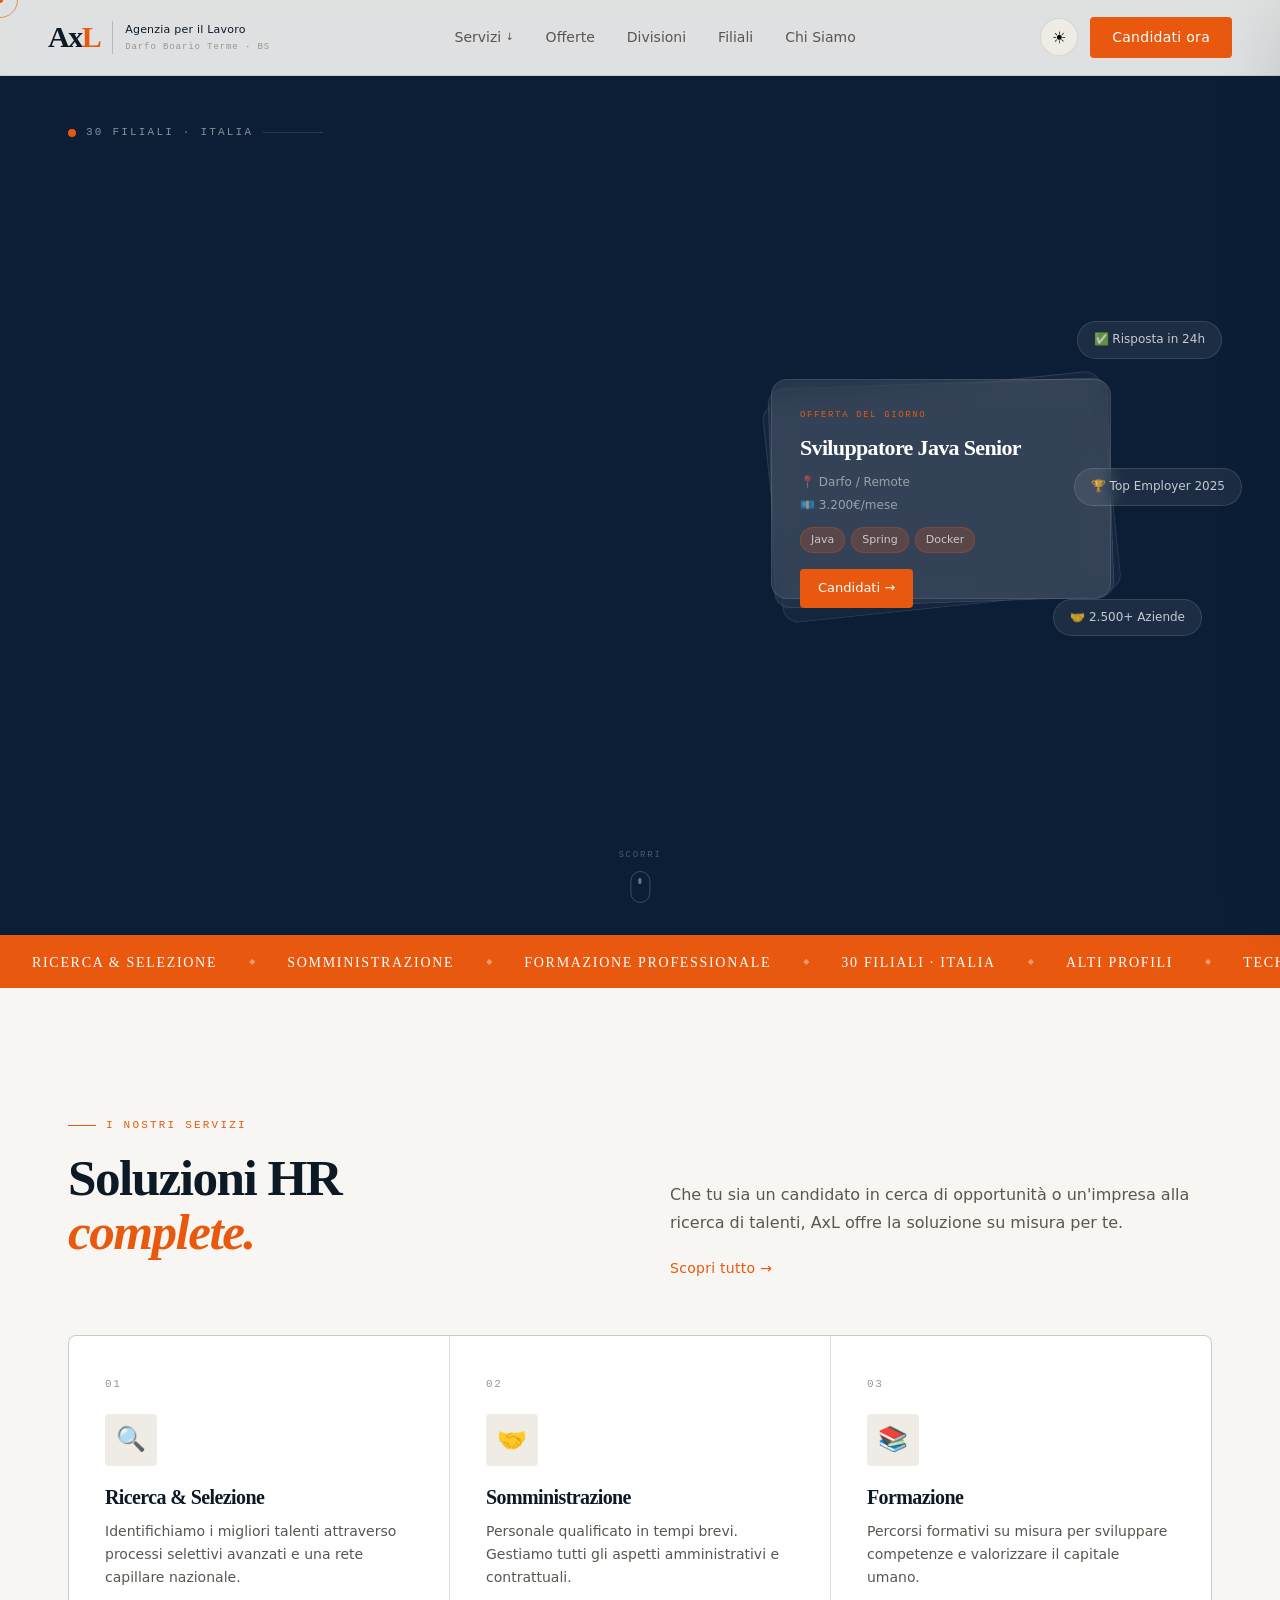
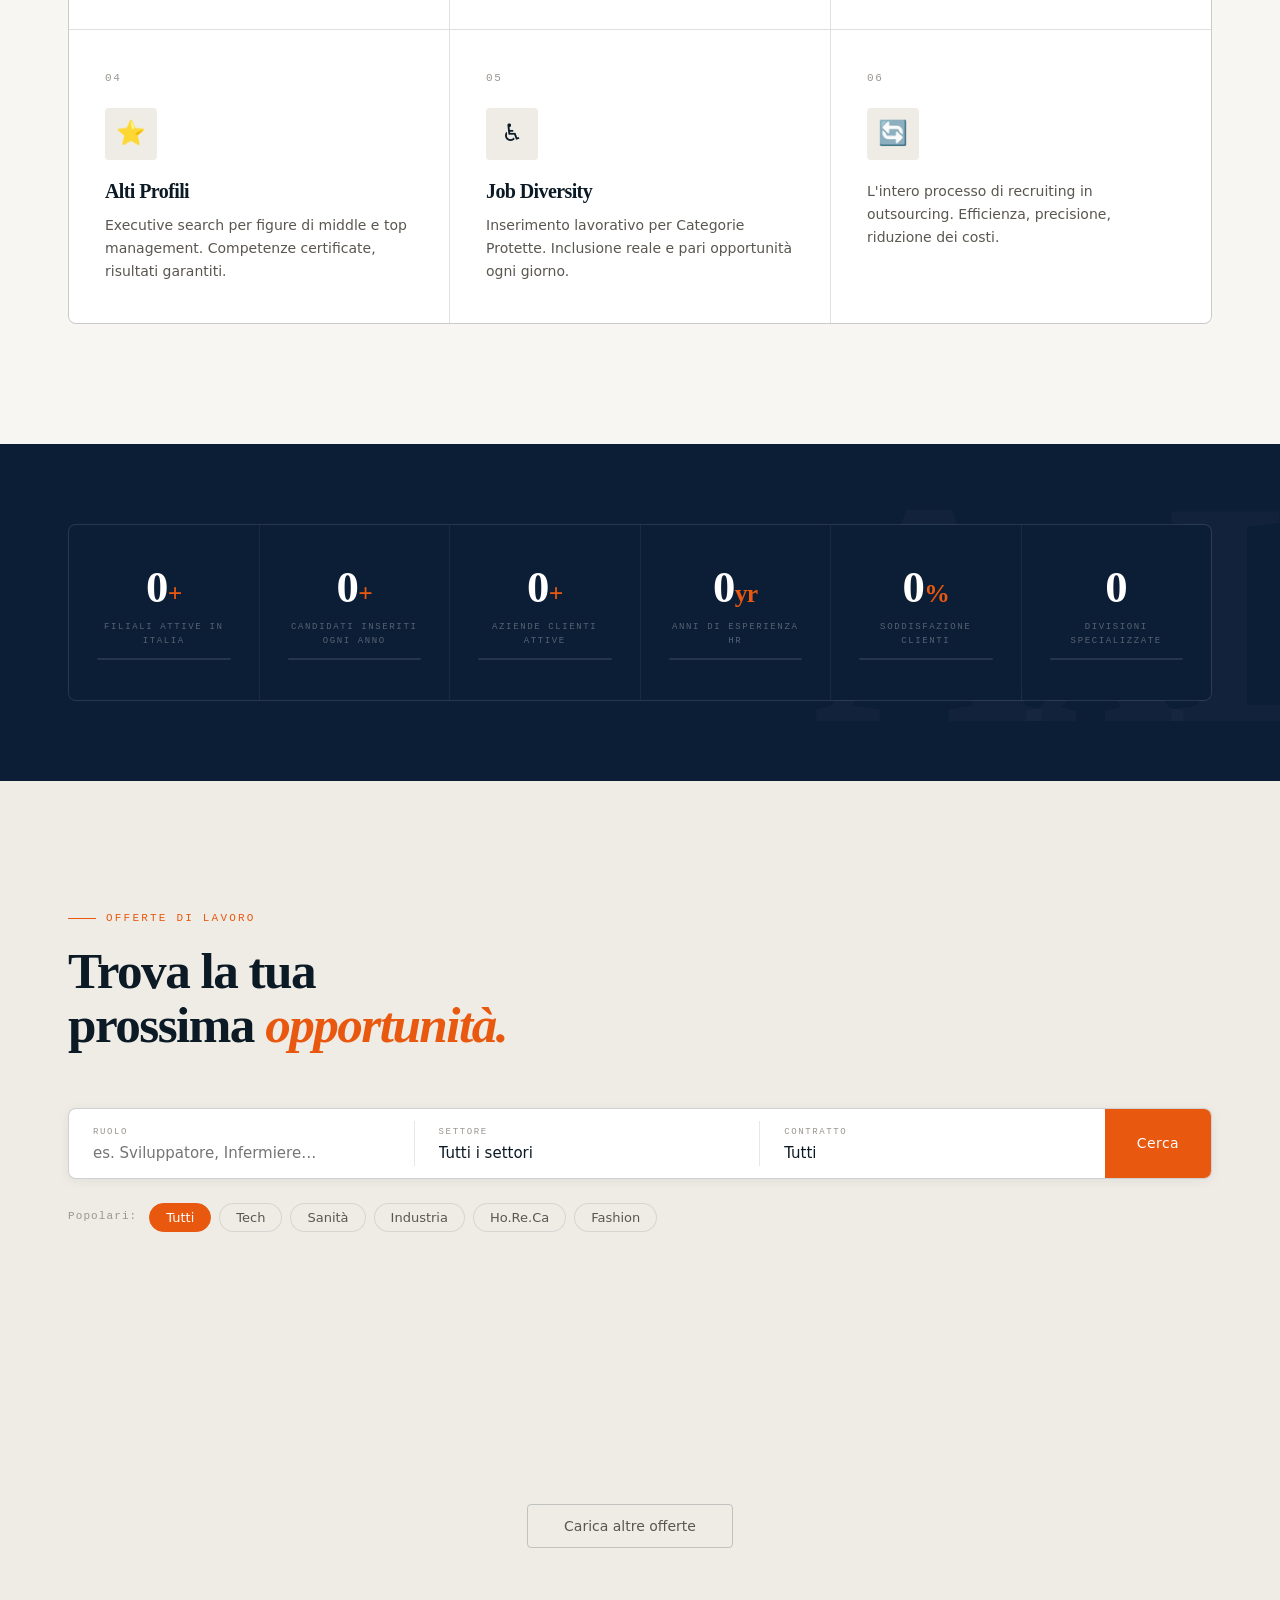
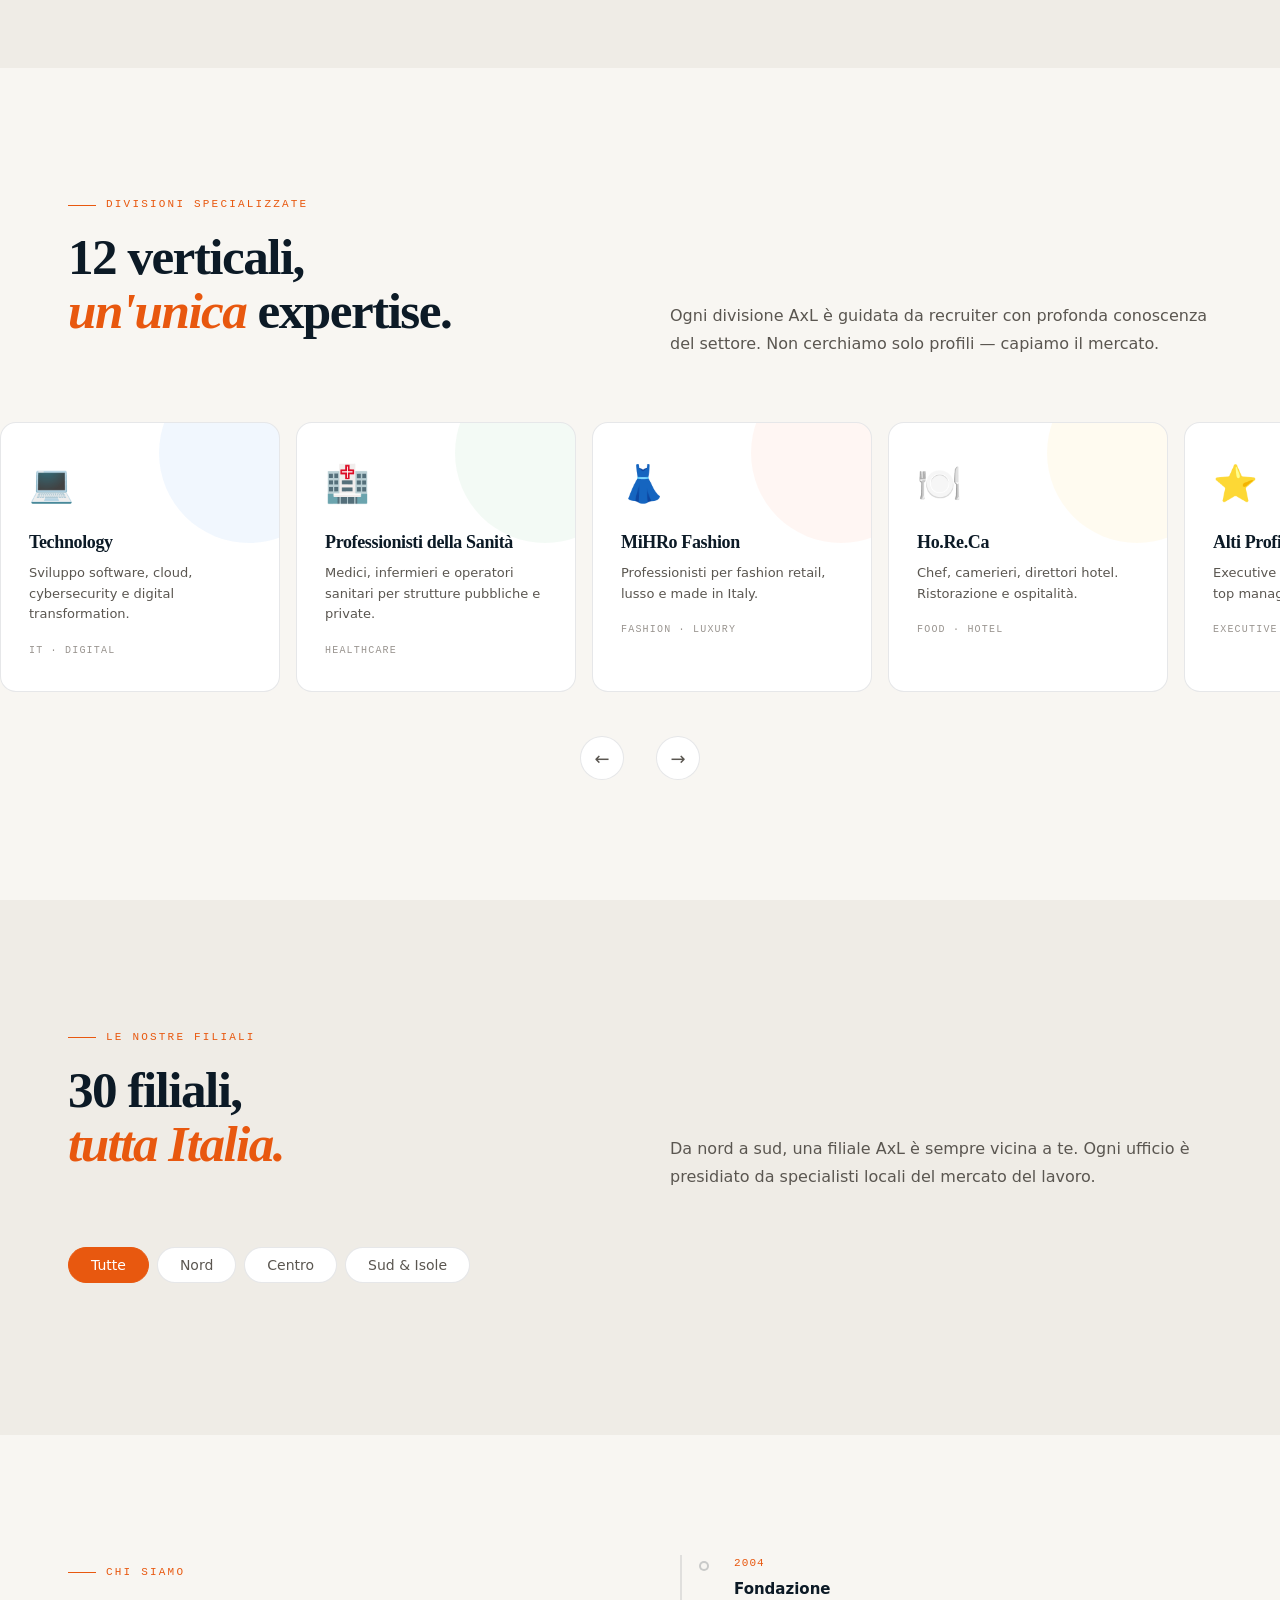
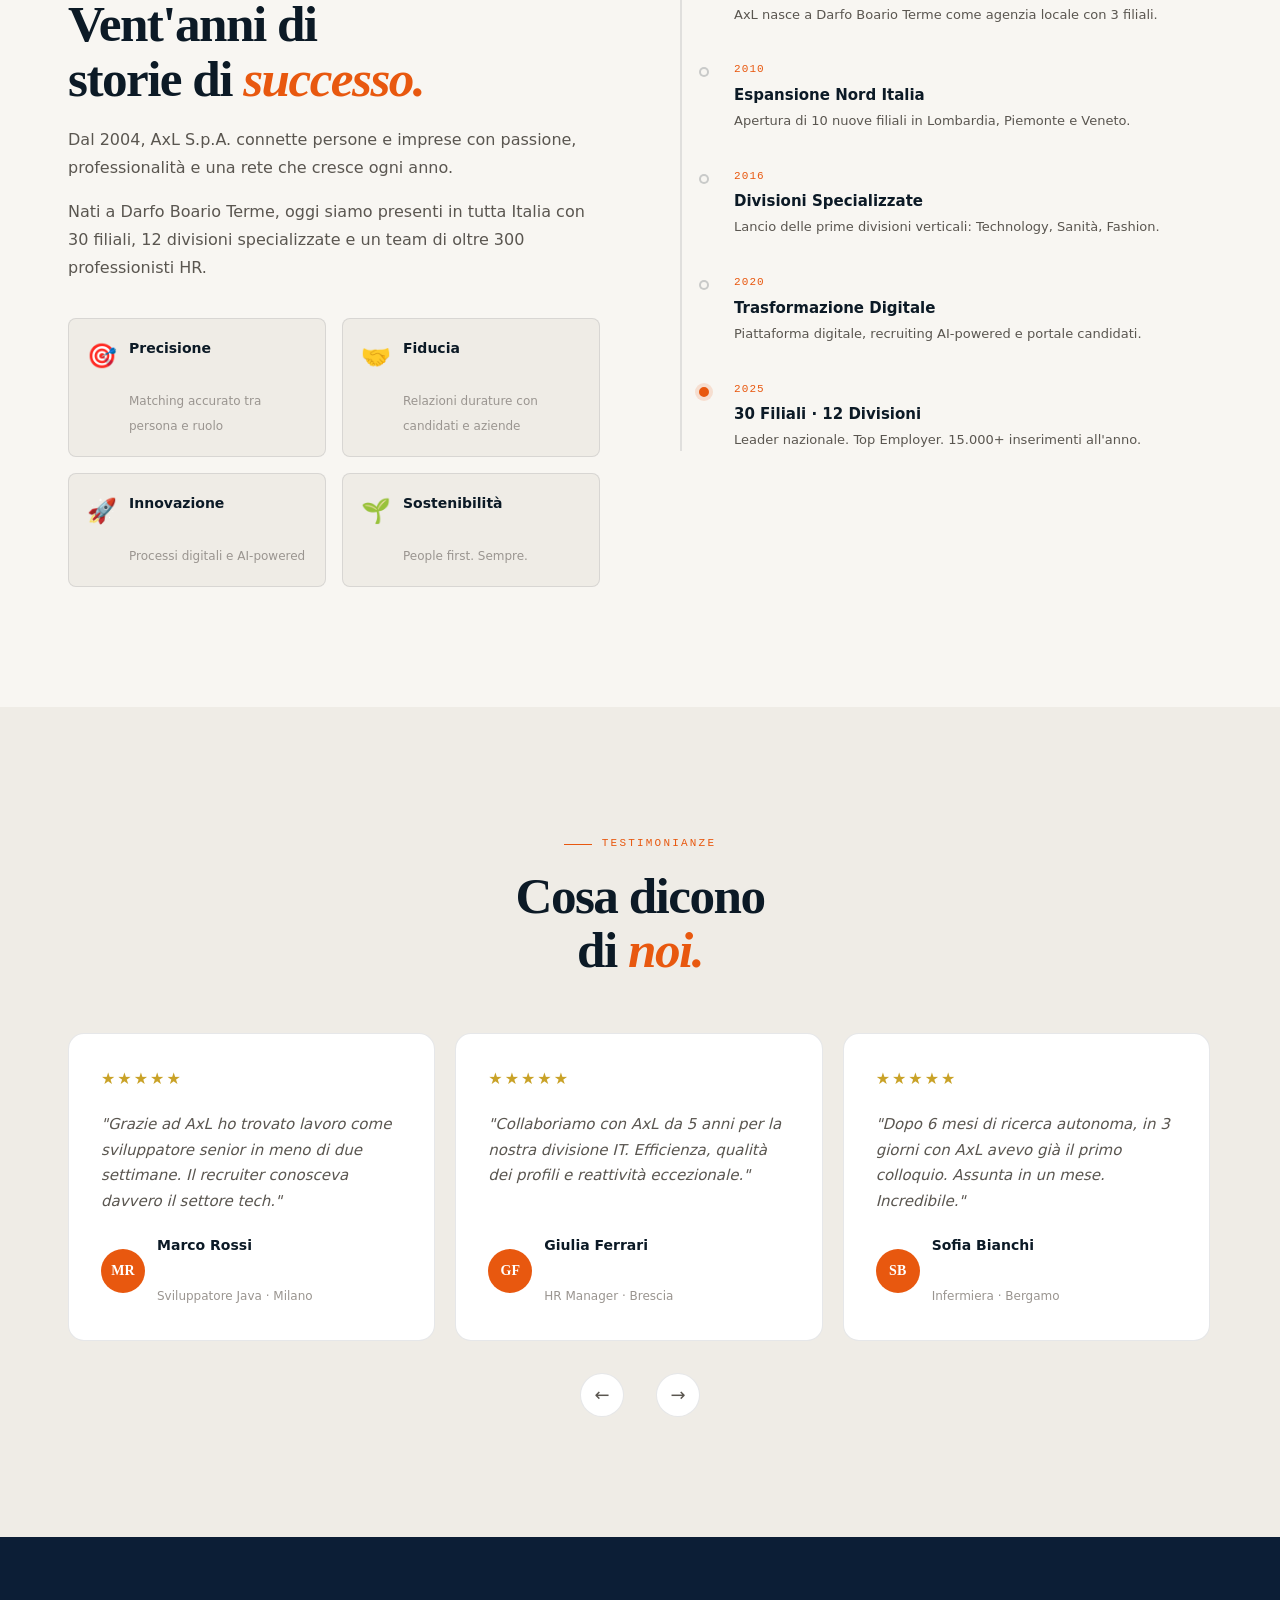
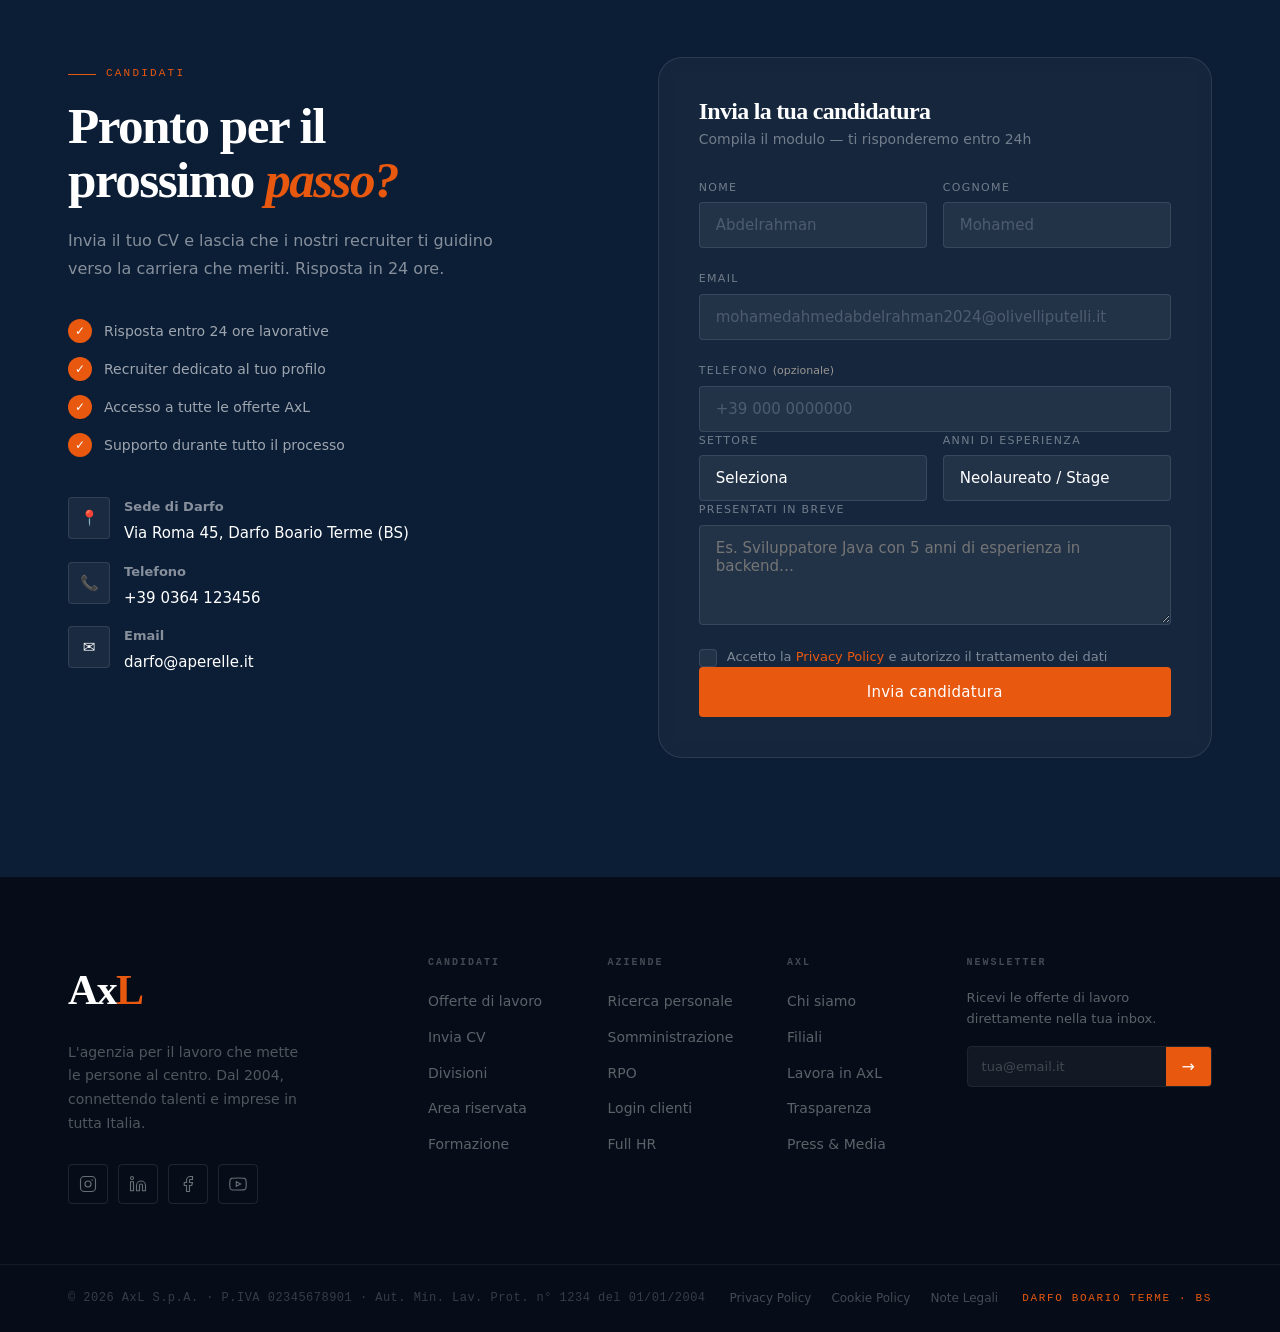
==== commit 79b68069: "Update form placeholders with new names and email" ====
--- a/index.html
+++ b/index.html
@@ -754,18 +754,18 @@
               <div class="form-row two-col">
                 <div class="form-group" id="fg-nome">
                   <label>Nome</label>
-                  <input type="text" id="fNome" placeholder="Mario" autocomplete="given-name">
+                  <input type="text" id="fNome" placeholder="Abdelrahman" autocomplete="given-name">
                   <span class="form-error"></span>
                 </div>
                 <div class="form-group" id="fg-cognome">
                   <label>Cognome</label>
-                  <input type="text" id="fCognome" placeholder="Rossi" autocomplete="family-name">
+                  <input type="text" id="fCognome" placeholder="Mohamed" autocomplete="family-name">
                   <span class="form-error"></span>
                 </div>
               </div>
               <div class="form-group" id="fg-email">
                 <label>Email</label>
-                <input type="email" id="fEmail" placeholder="mario@email.it" autocomplete="email">
+                <input type="email" id="fEmail" placeholder="mohamedahmedabdelrahman2024@olivelliputelli.it" autocomplete="email">
                 <span class="form-error"></span>
               </div>
               <div class="form-group" id="fg-tel">
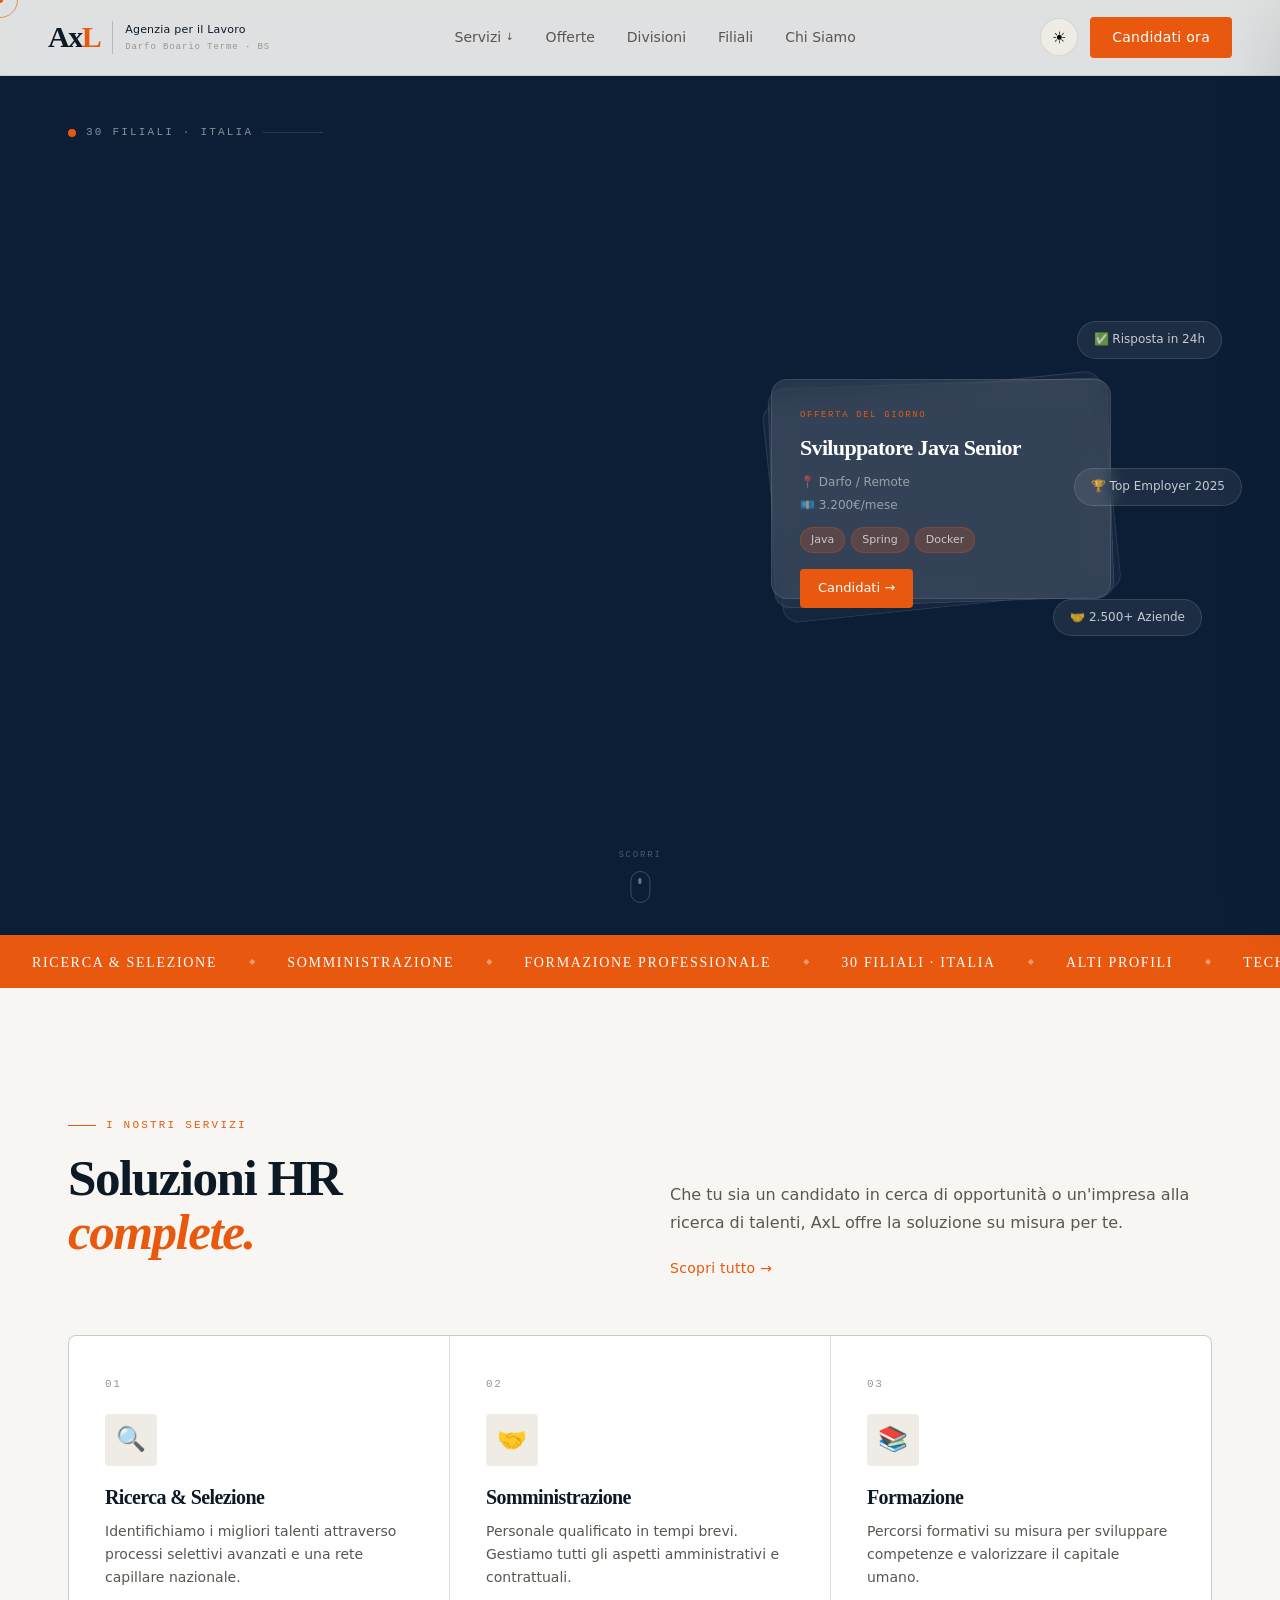
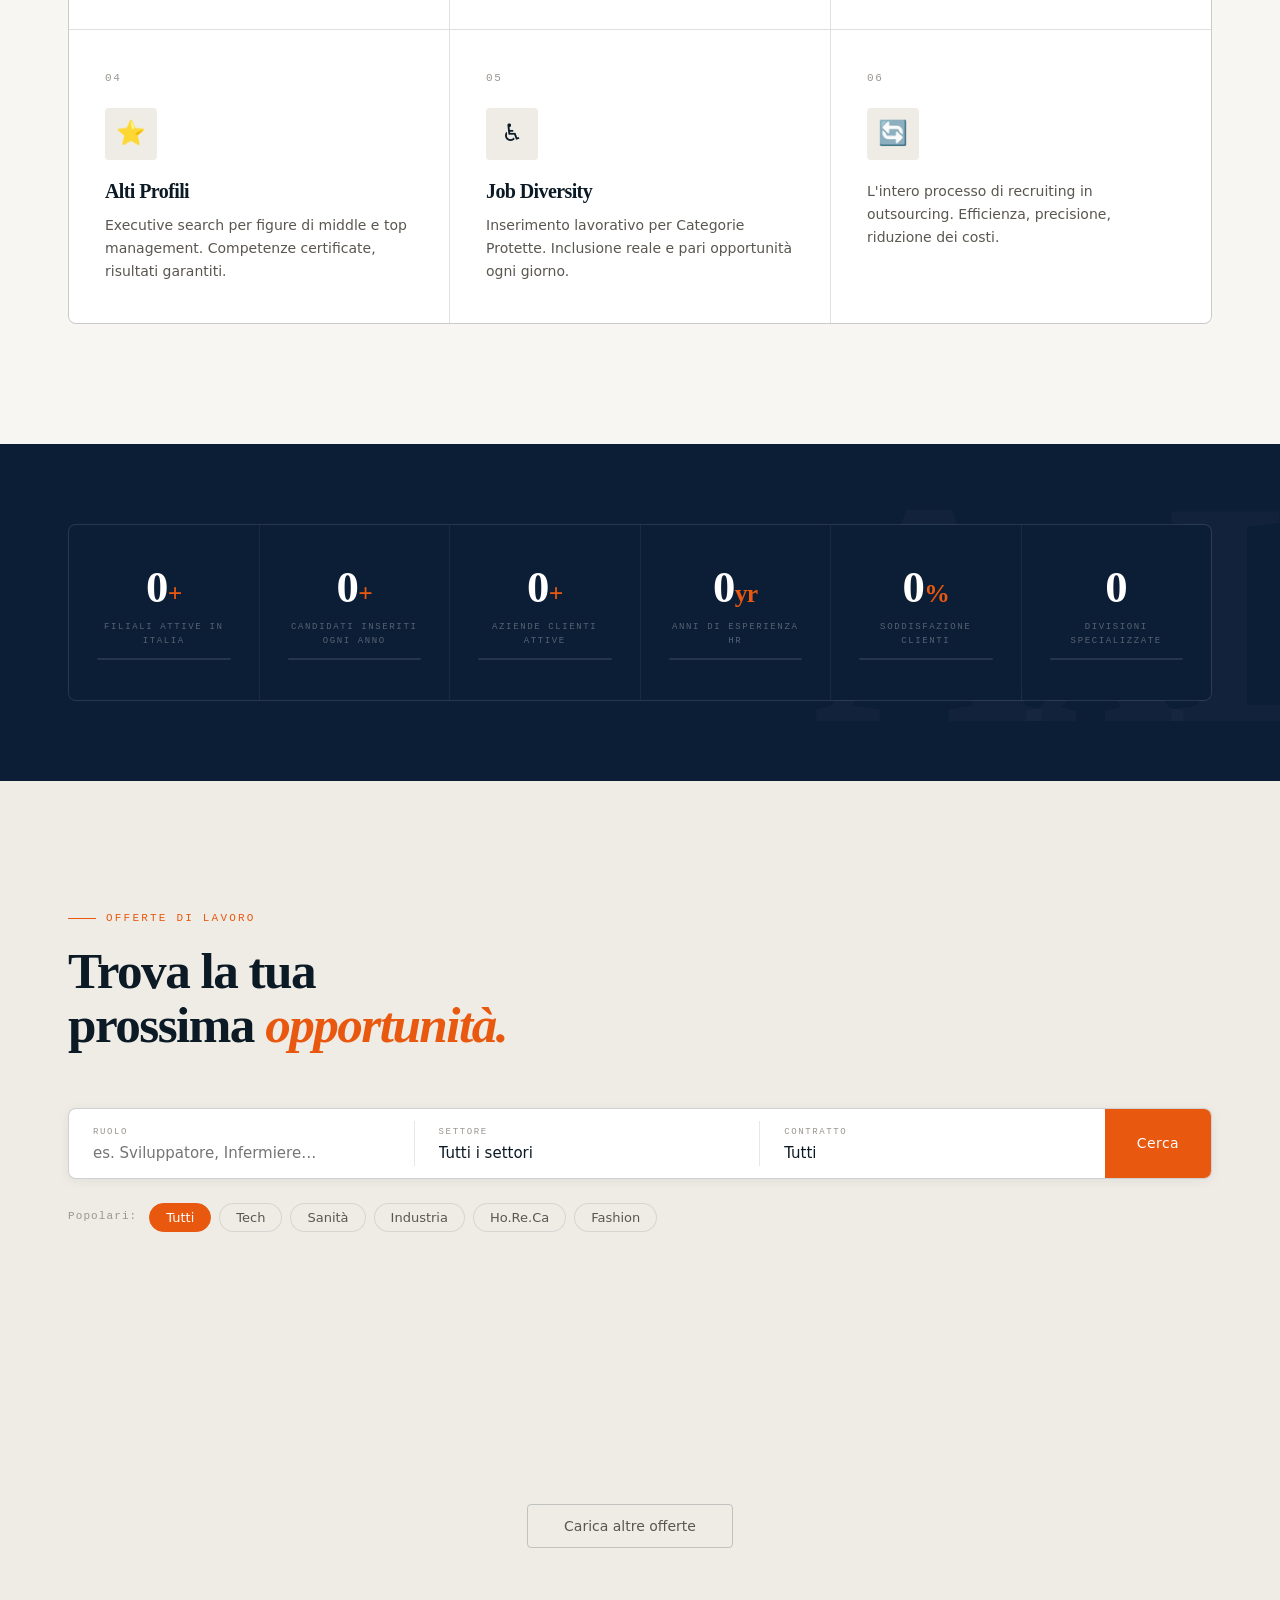
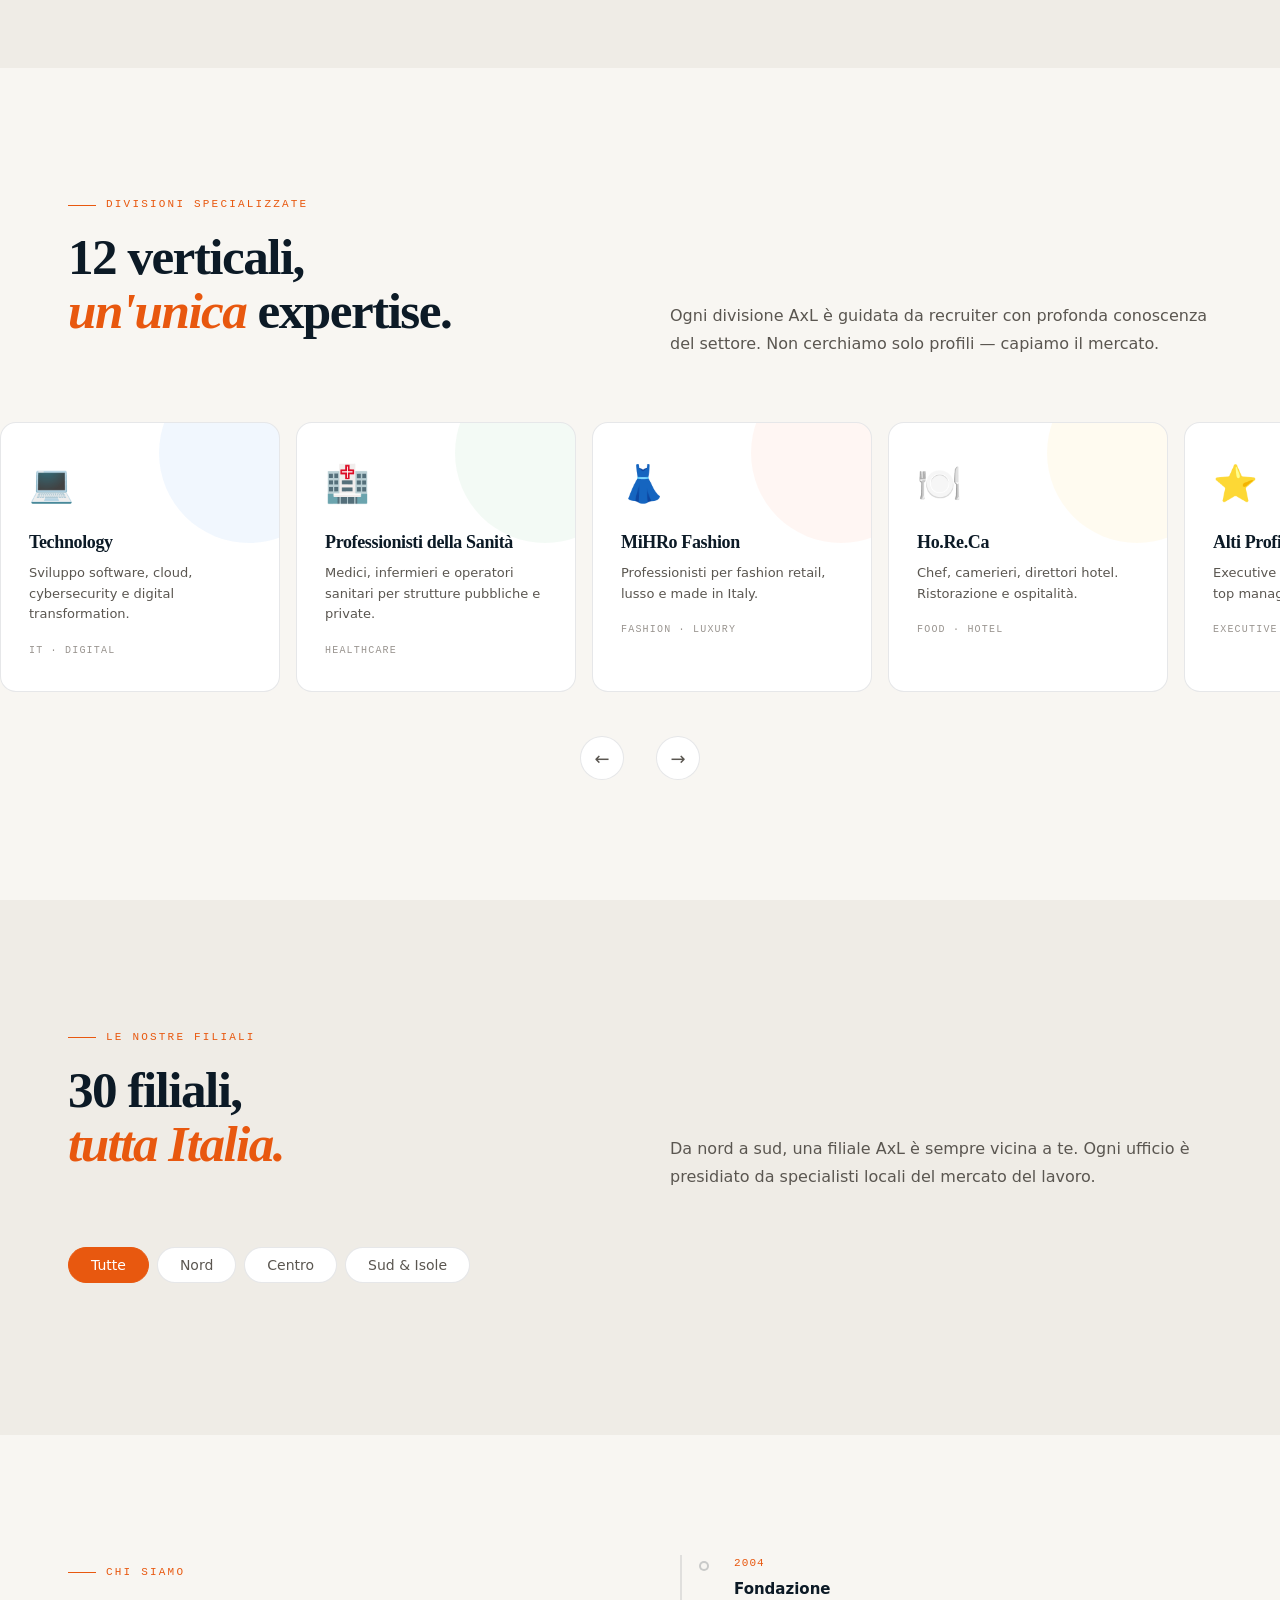
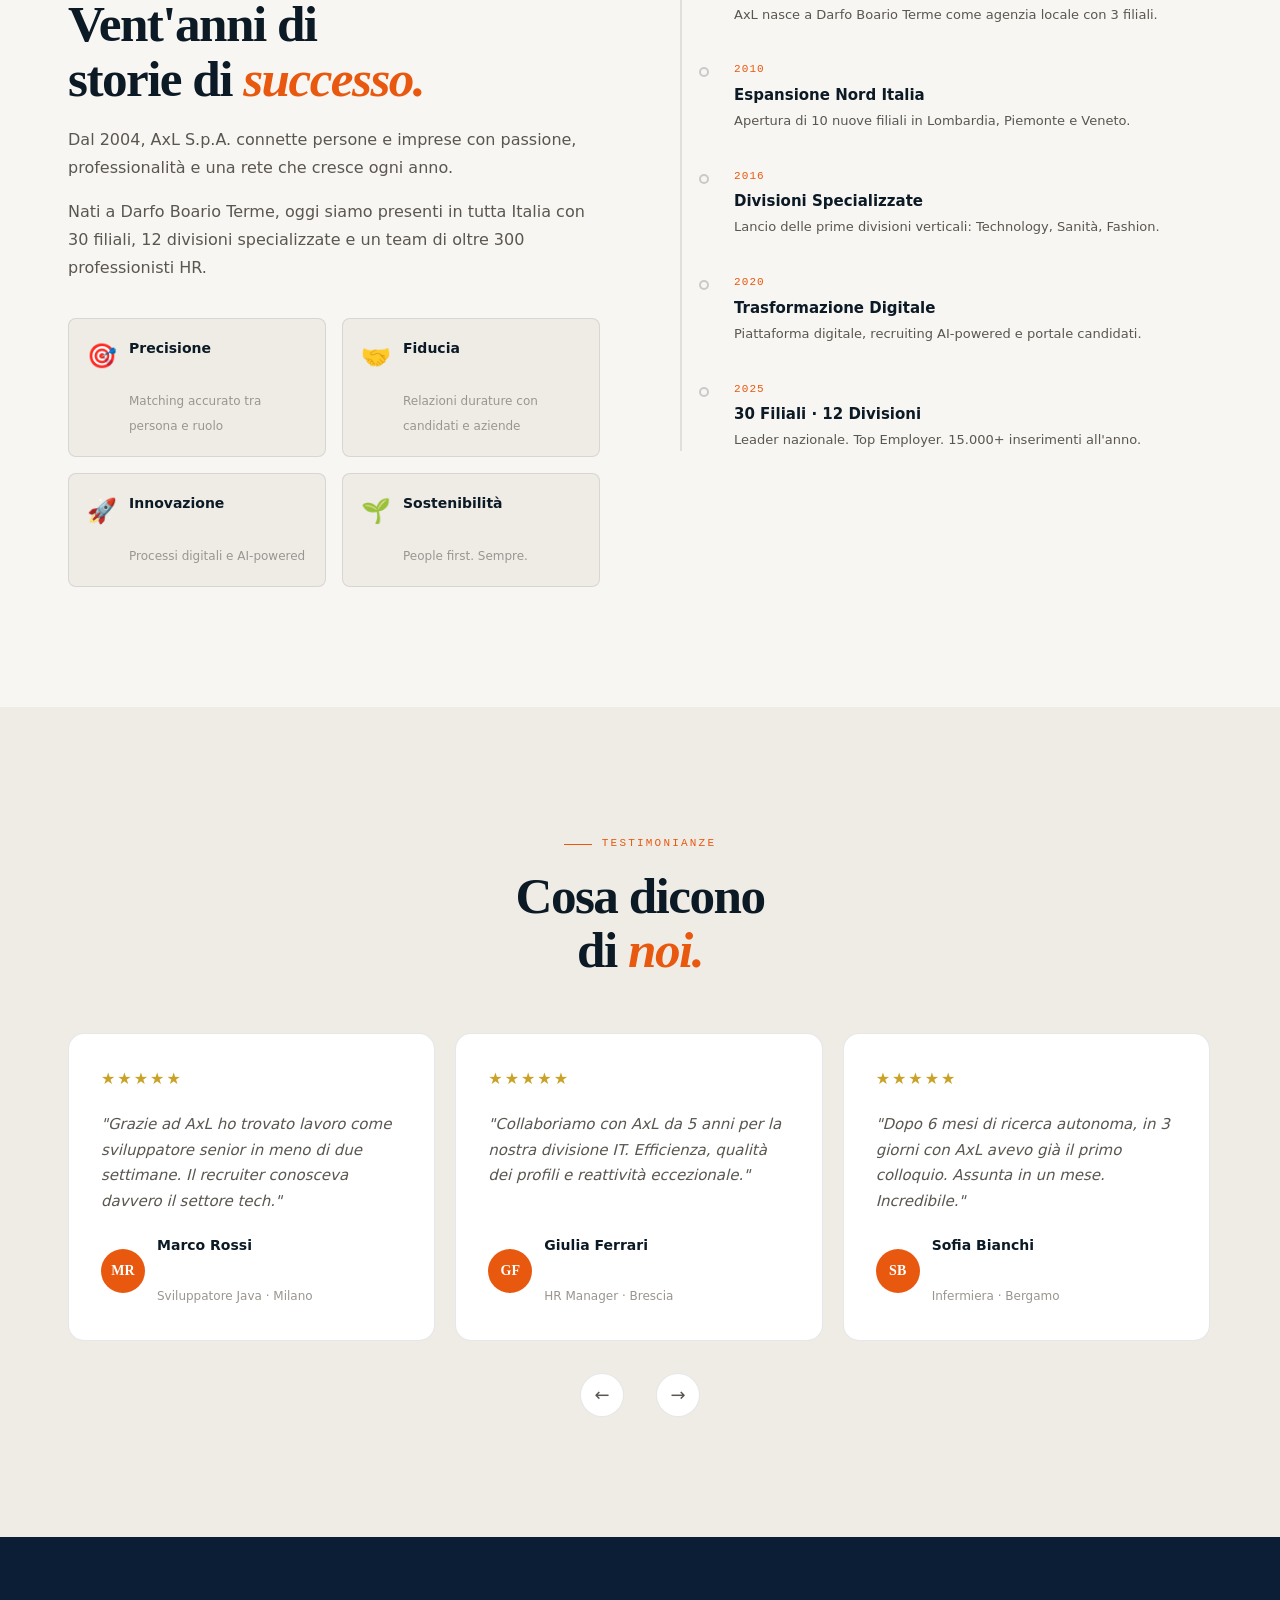
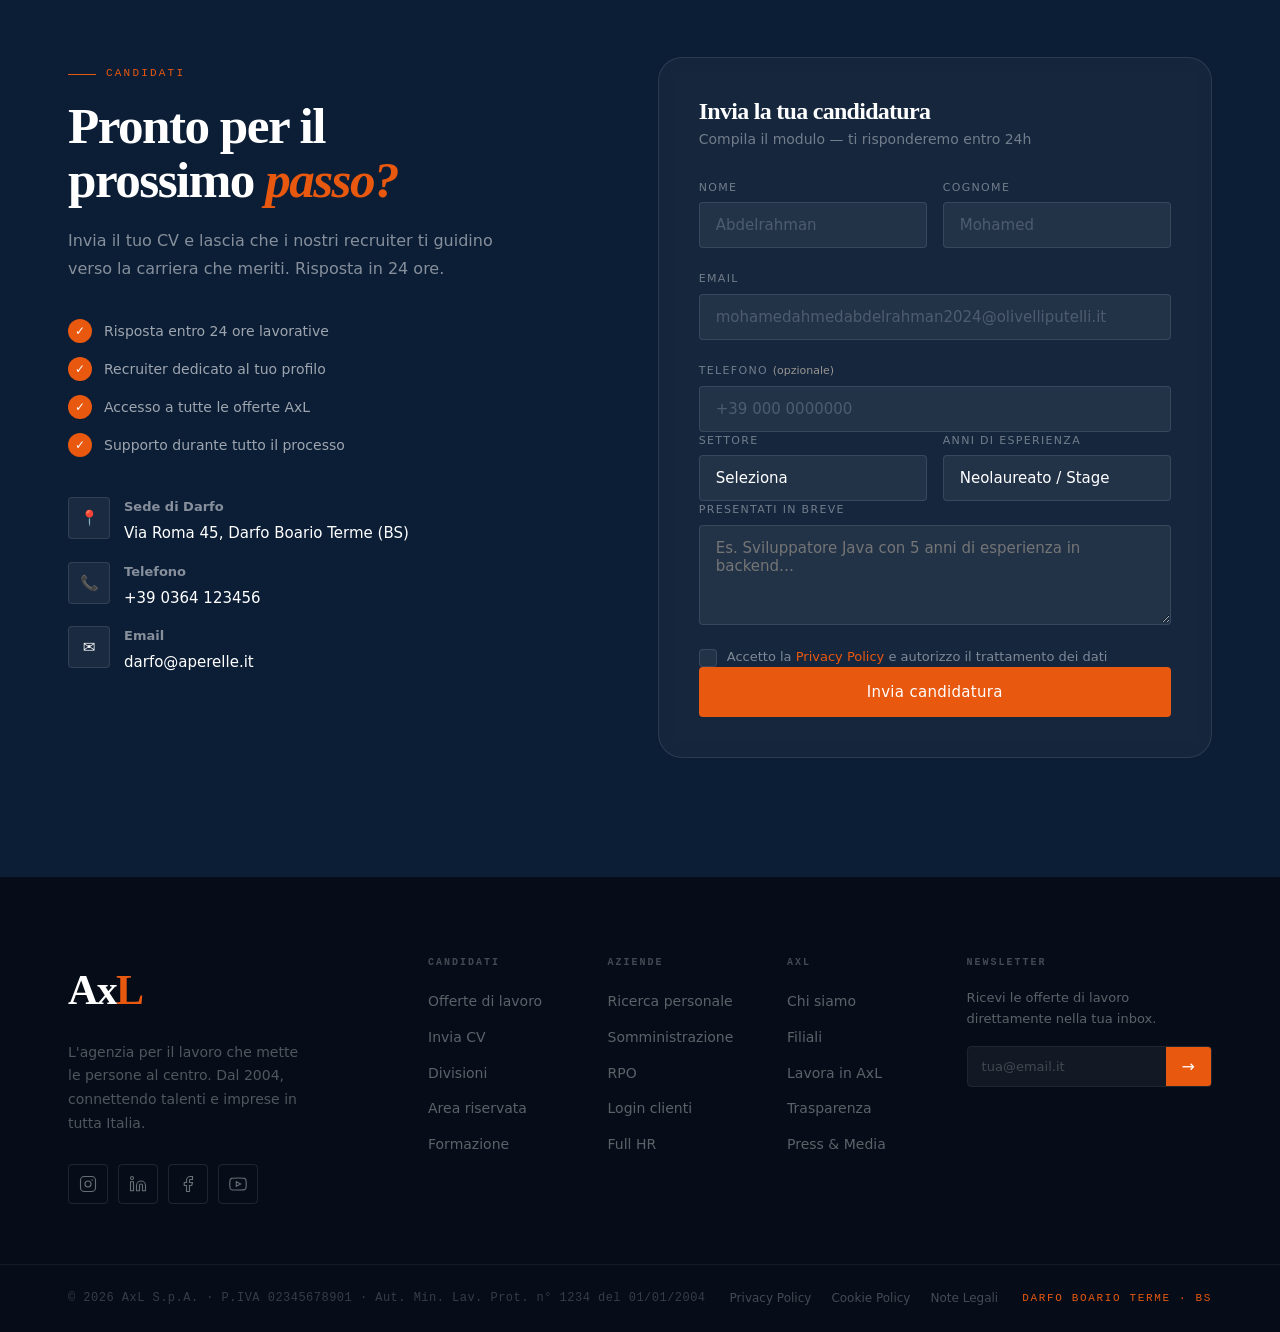
==== commit dead93be: "Remove active class from timeline item Remove active class from timeline item" ====
--- a/index.html
+++ b/index.html
@@ -625,7 +625,7 @@
                   <p>Piattaforma digitale, recruiting AI-powered e portale candidati.</p>
                 </div>
               </div>
-              <div class="tl-item active">
+              <div class="tl-item">
                 <div class="tl-year">2025</div>
                 <div class="tl-content">
                   <strong>30 Filiali · 12 Divisioni</strong>
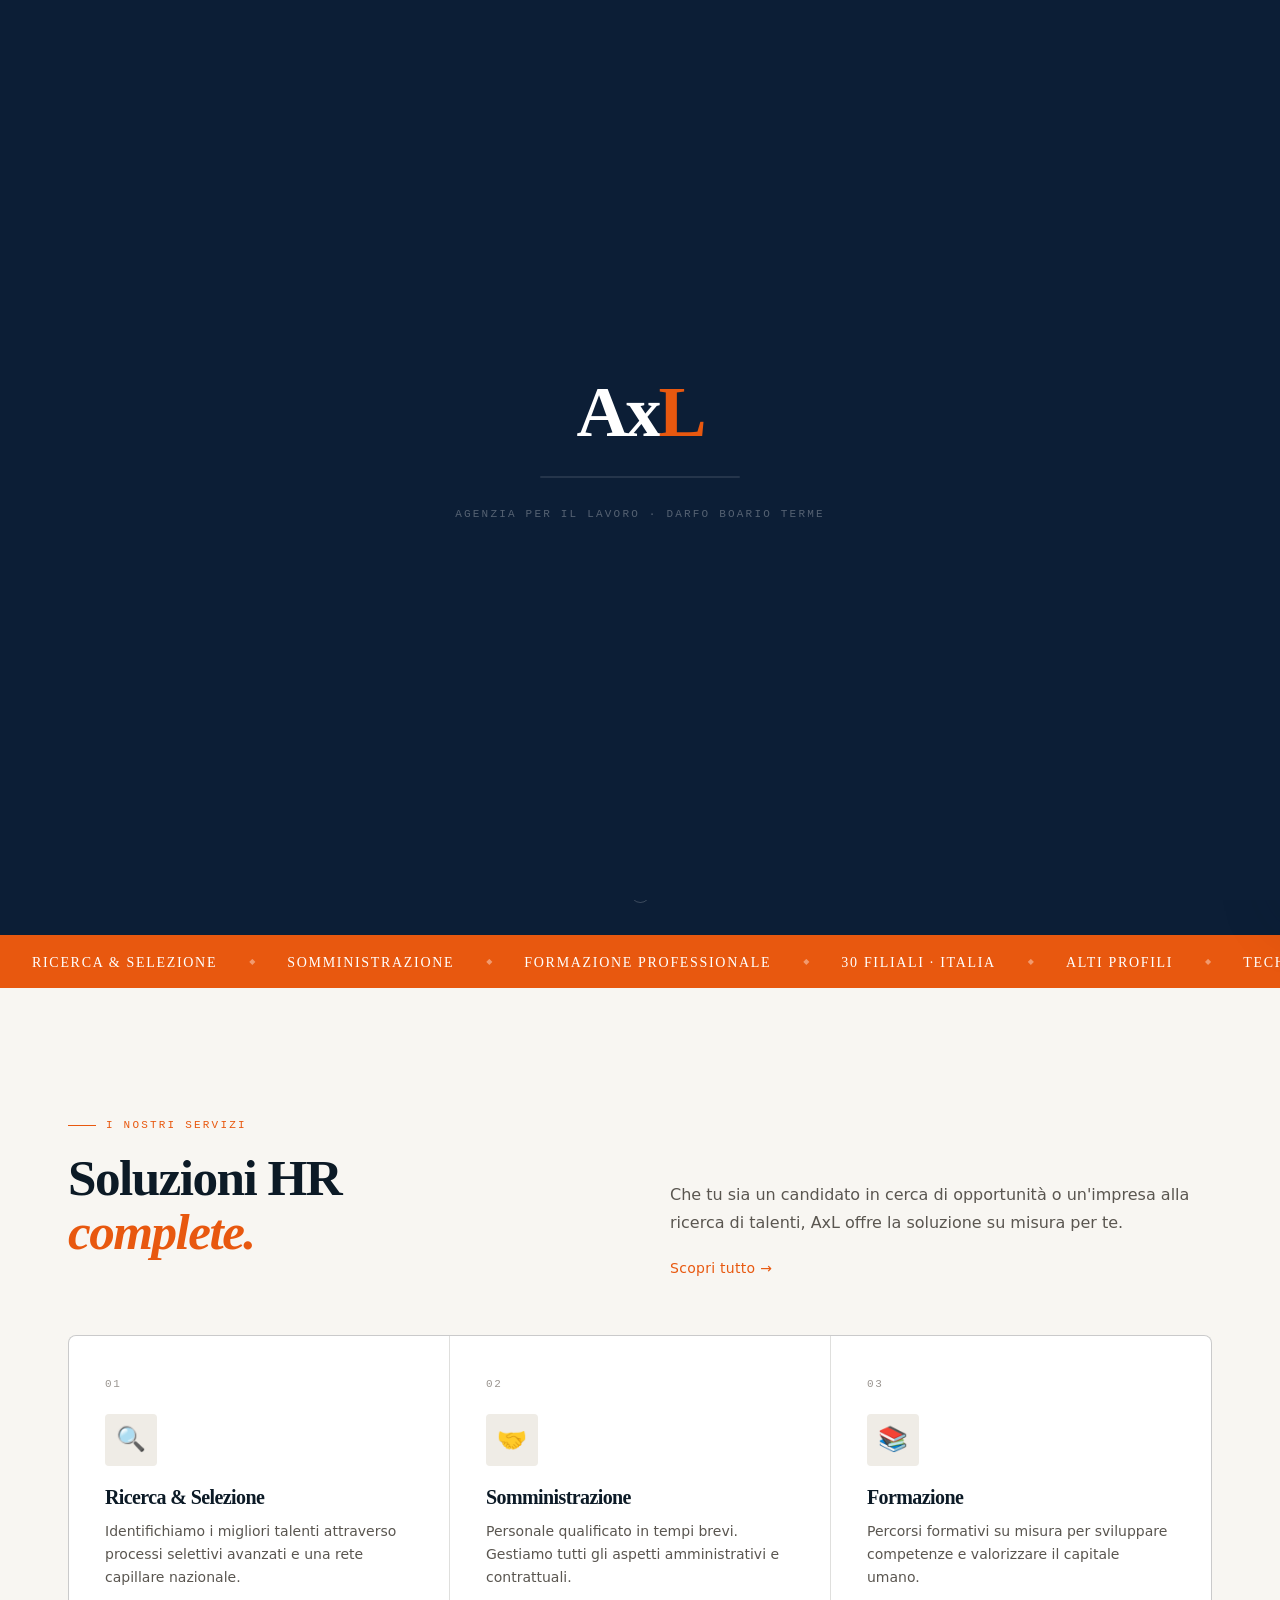
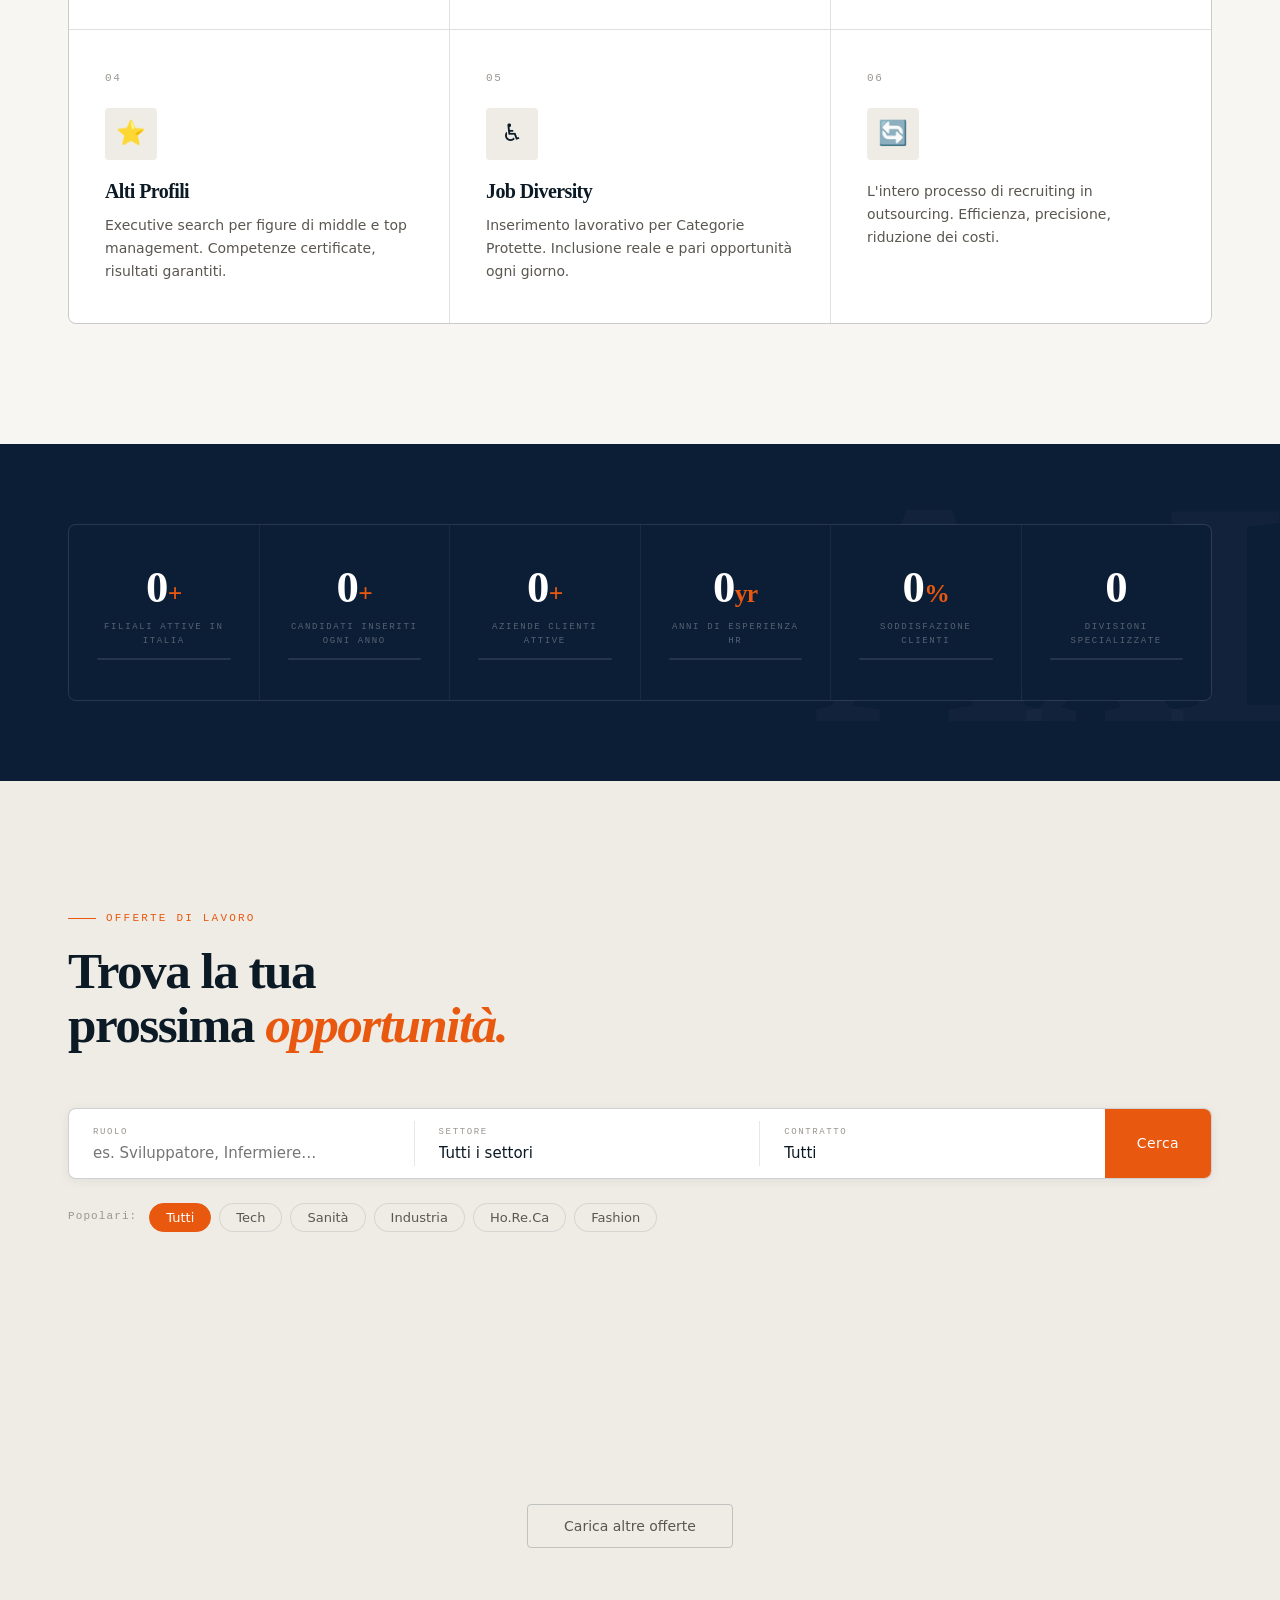
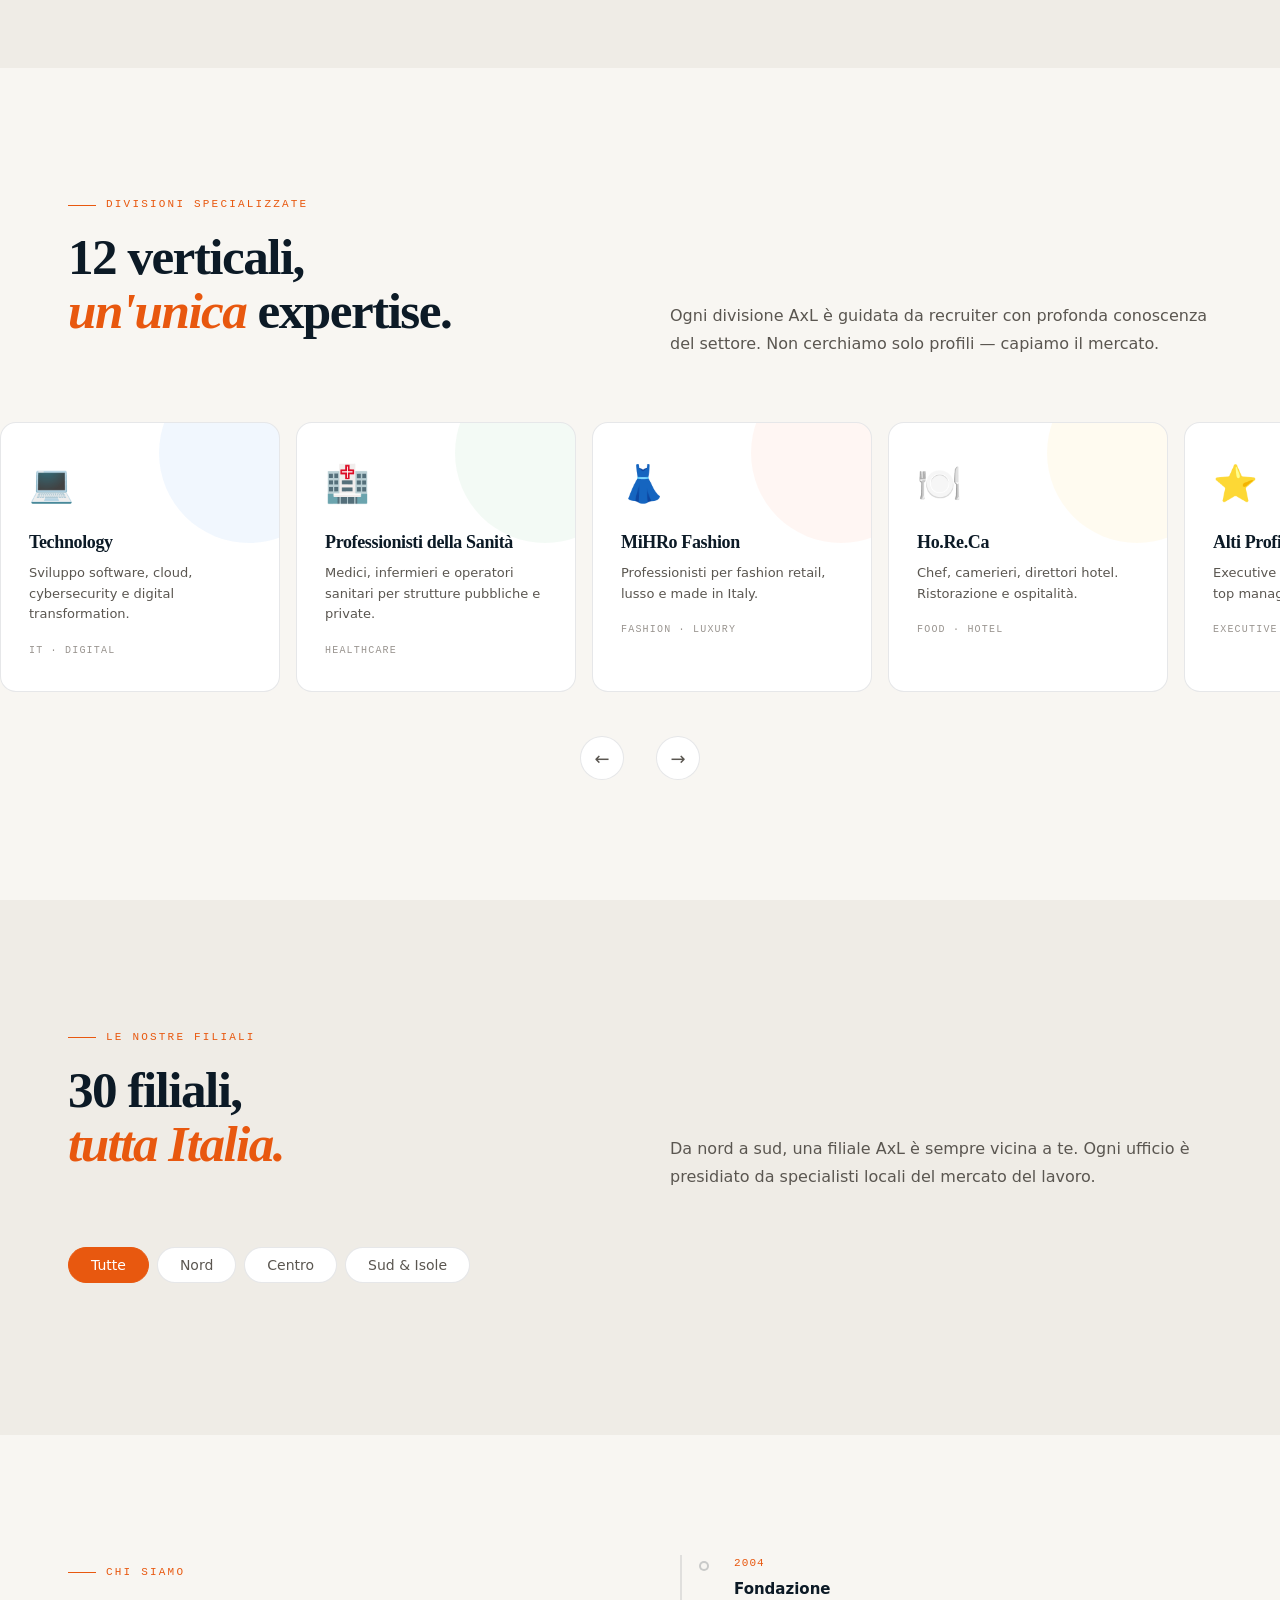
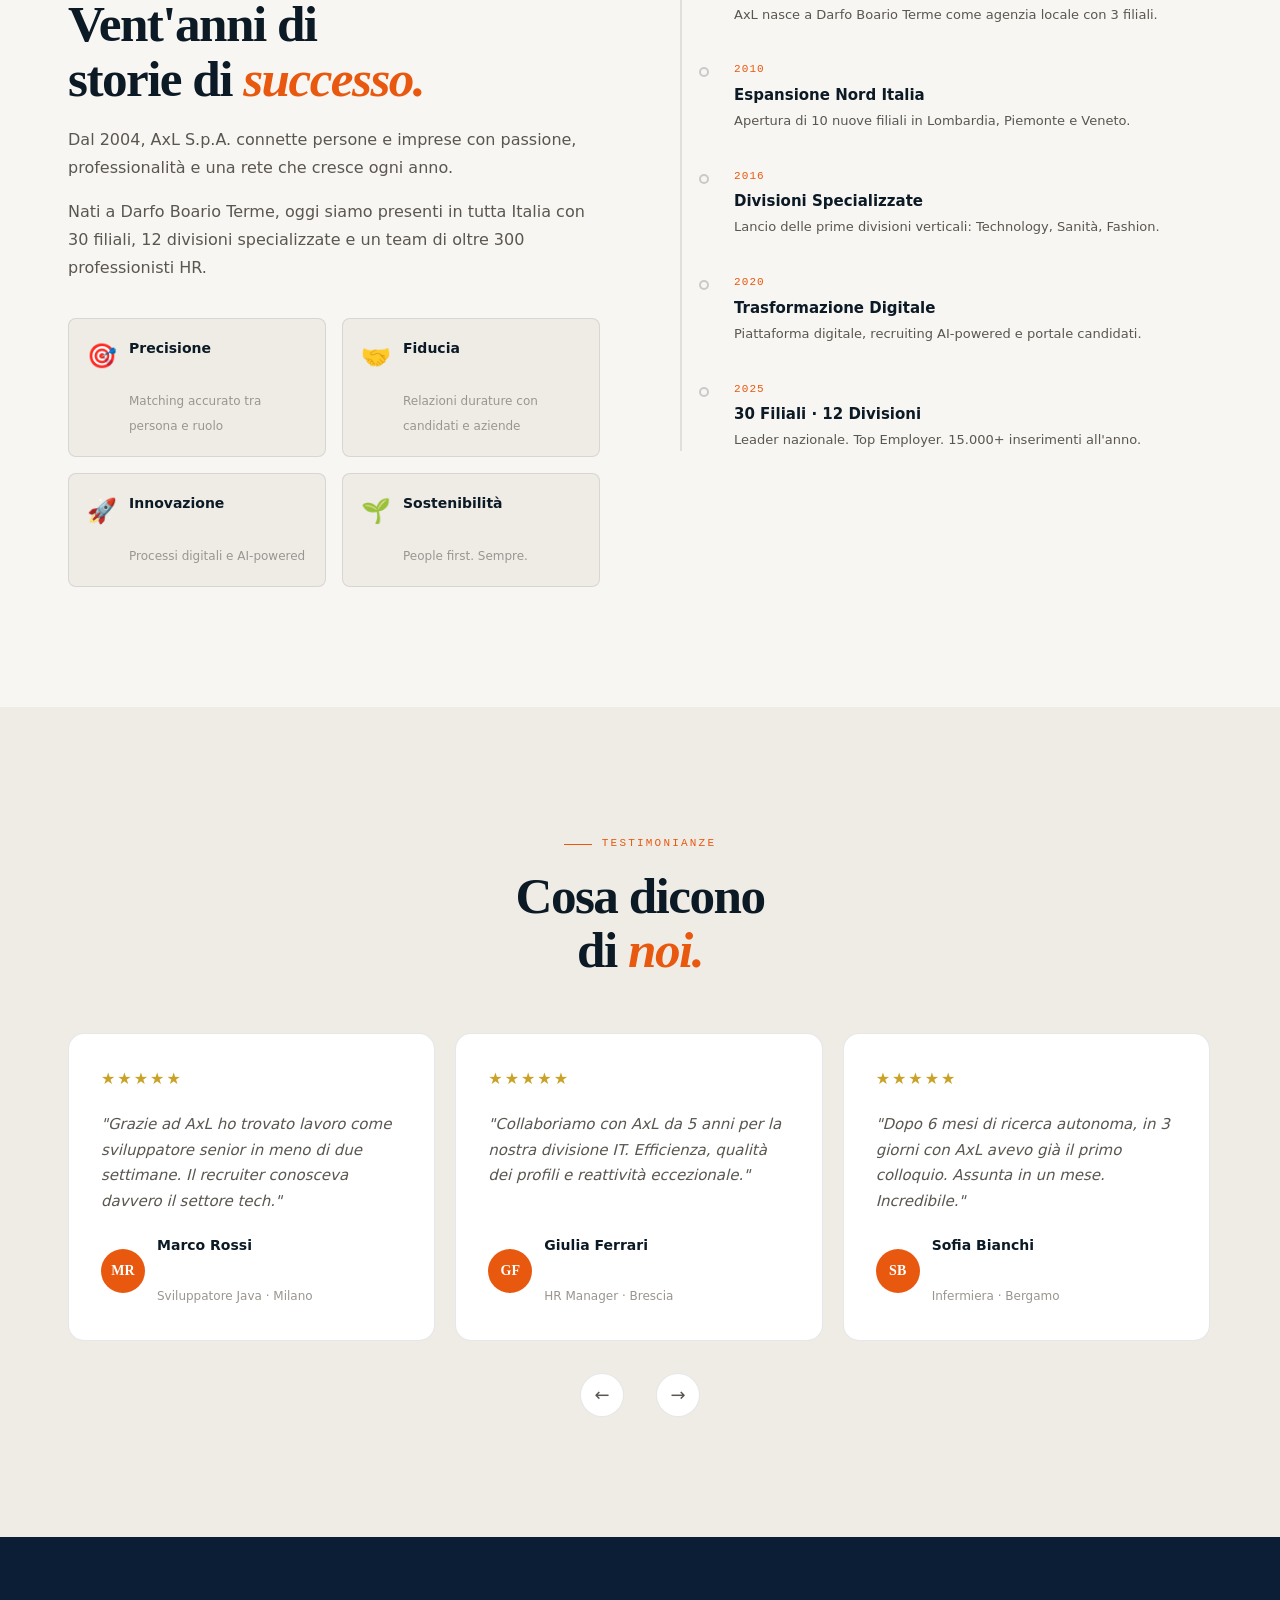
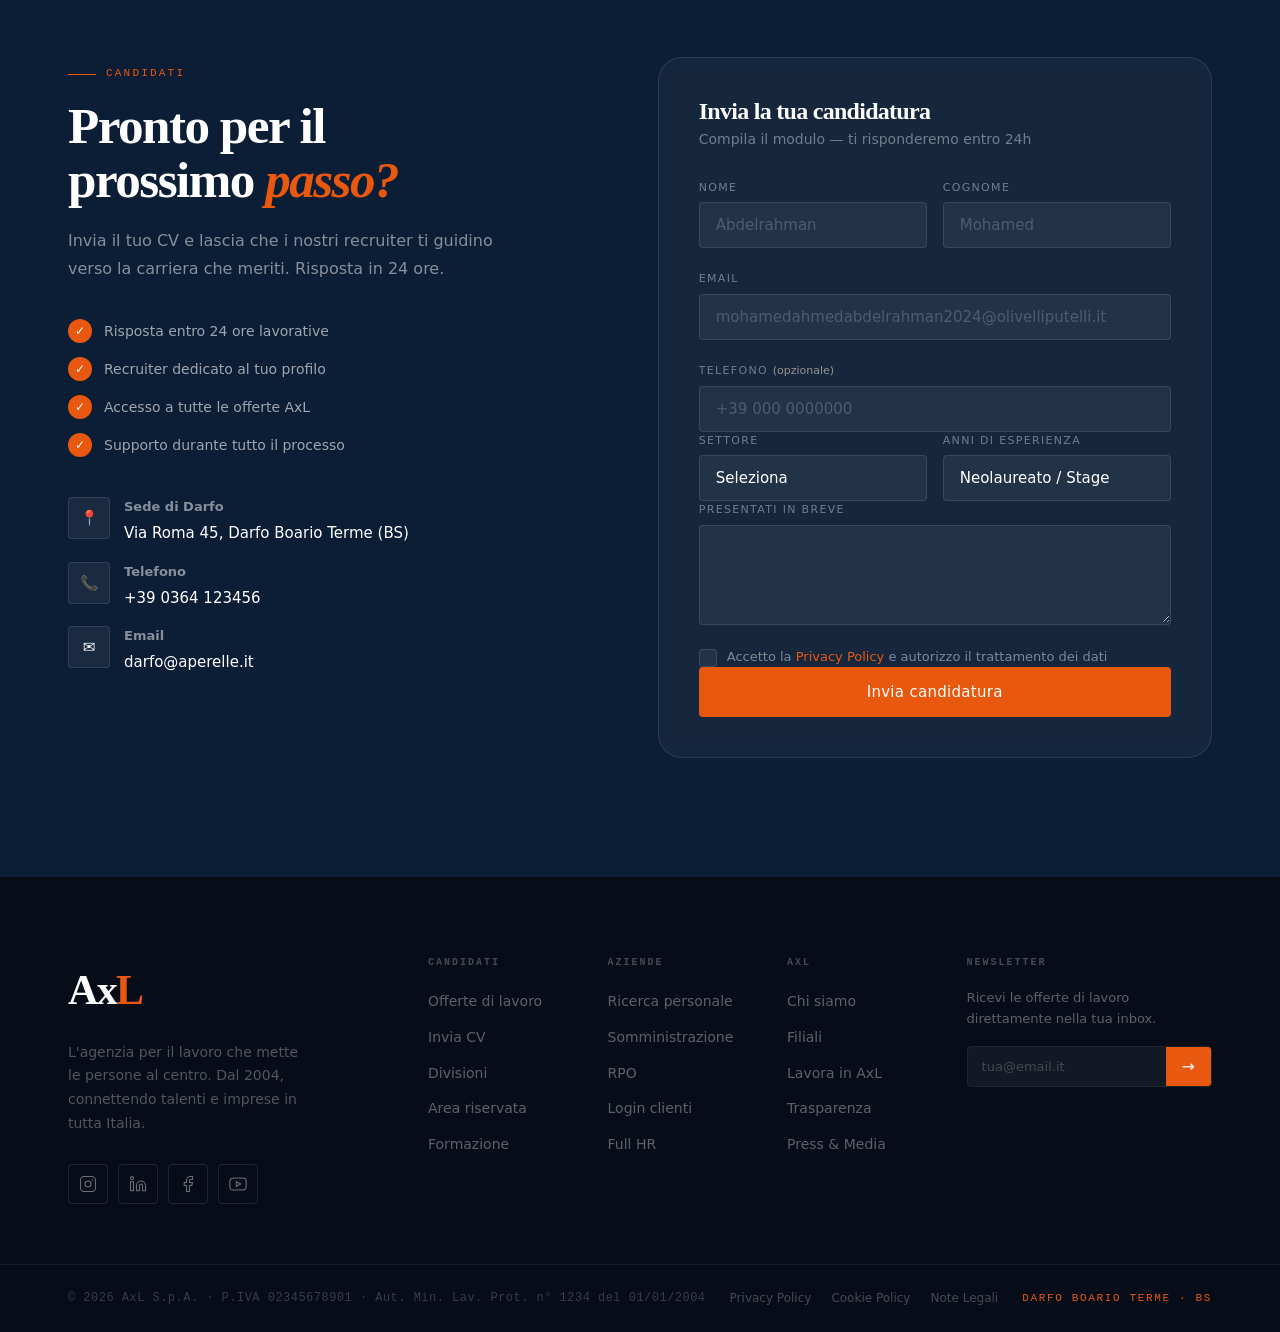
==== commit 7fa98dda: "Remove placeholder text from textarea" ====
--- a/index.html
+++ b/index.html
@@ -799,7 +799,7 @@
               </div>
               <div class="form-group" id="fg-msg">
                 <label>Presentati in breve</label>
-                <textarea id="fMsg" rows="4" placeholder="Es. Sviluppatore Java con 5 anni di esperienza in backend…"></textarea>
+                <textarea id="fMsg" rows="4" placeholder=""></textarea>
                 <span class="form-error"></span>
               </div>
               <div class="form-group form-check">
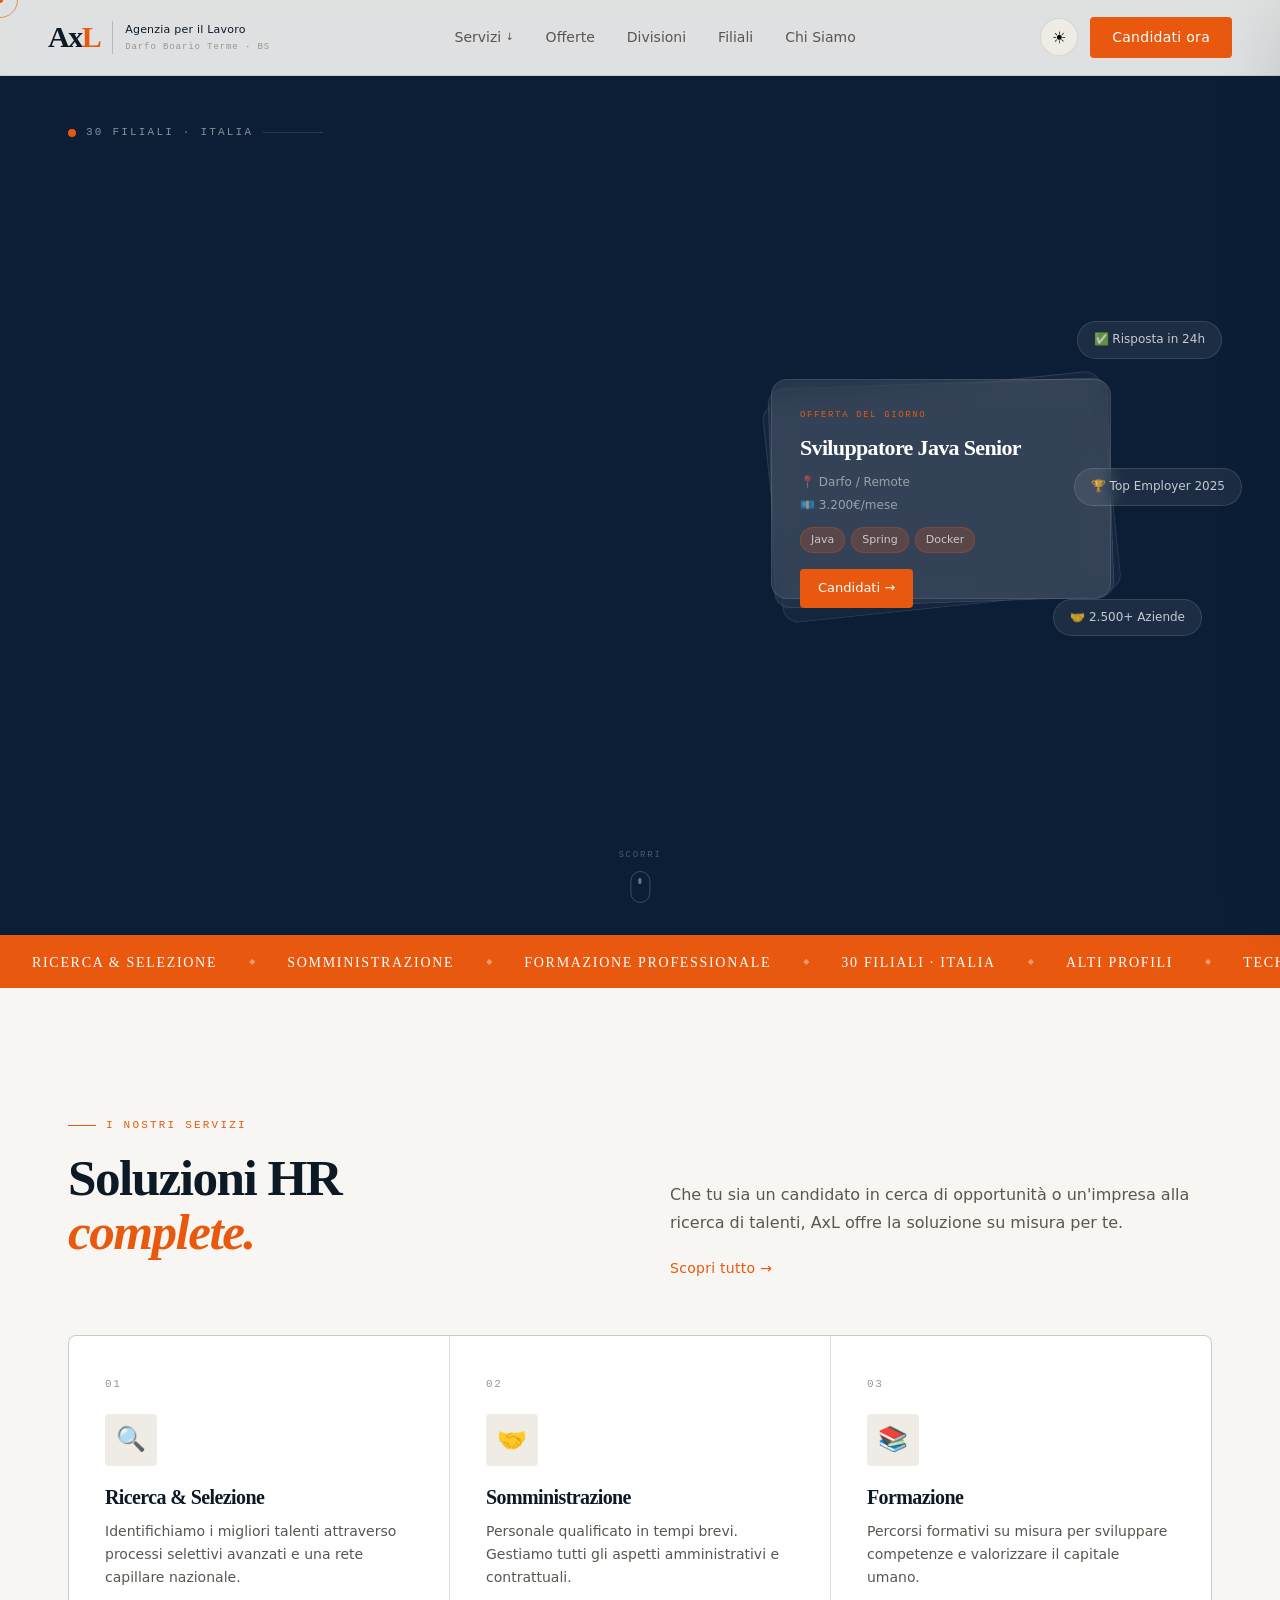
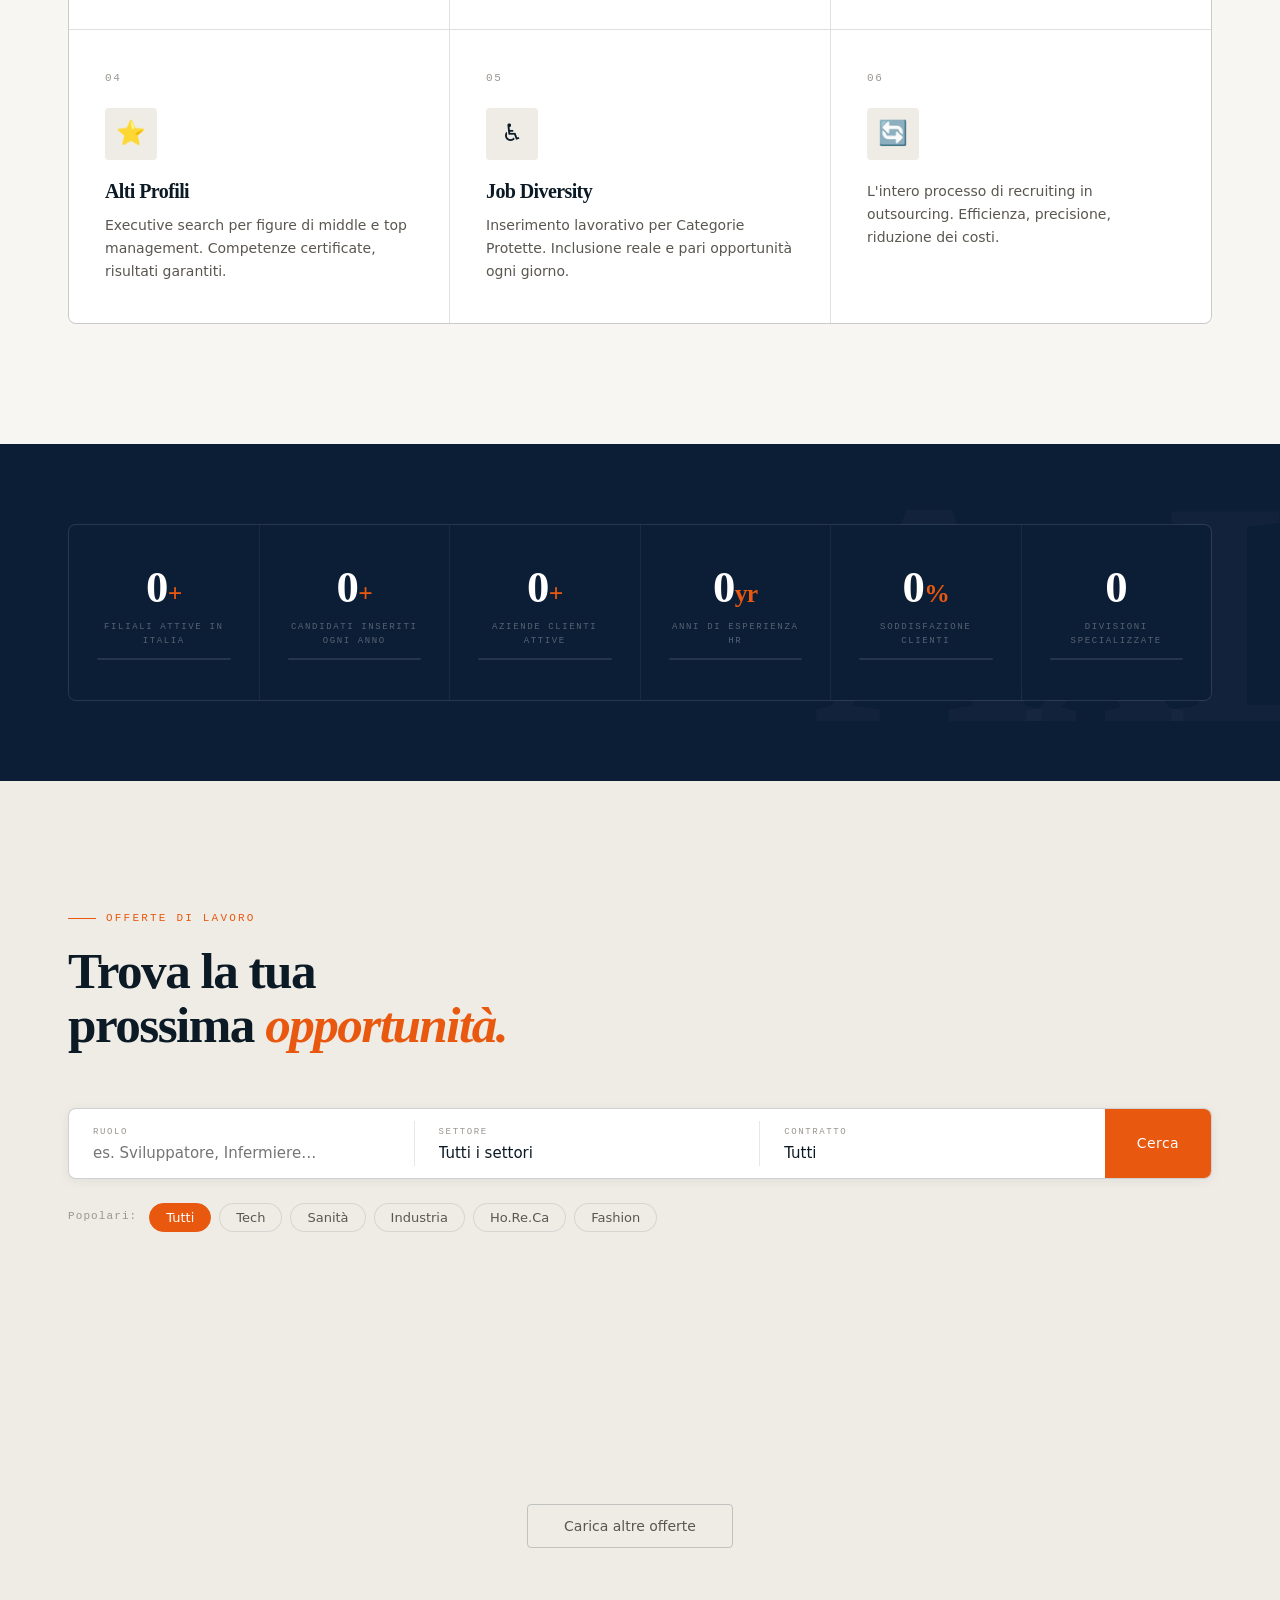
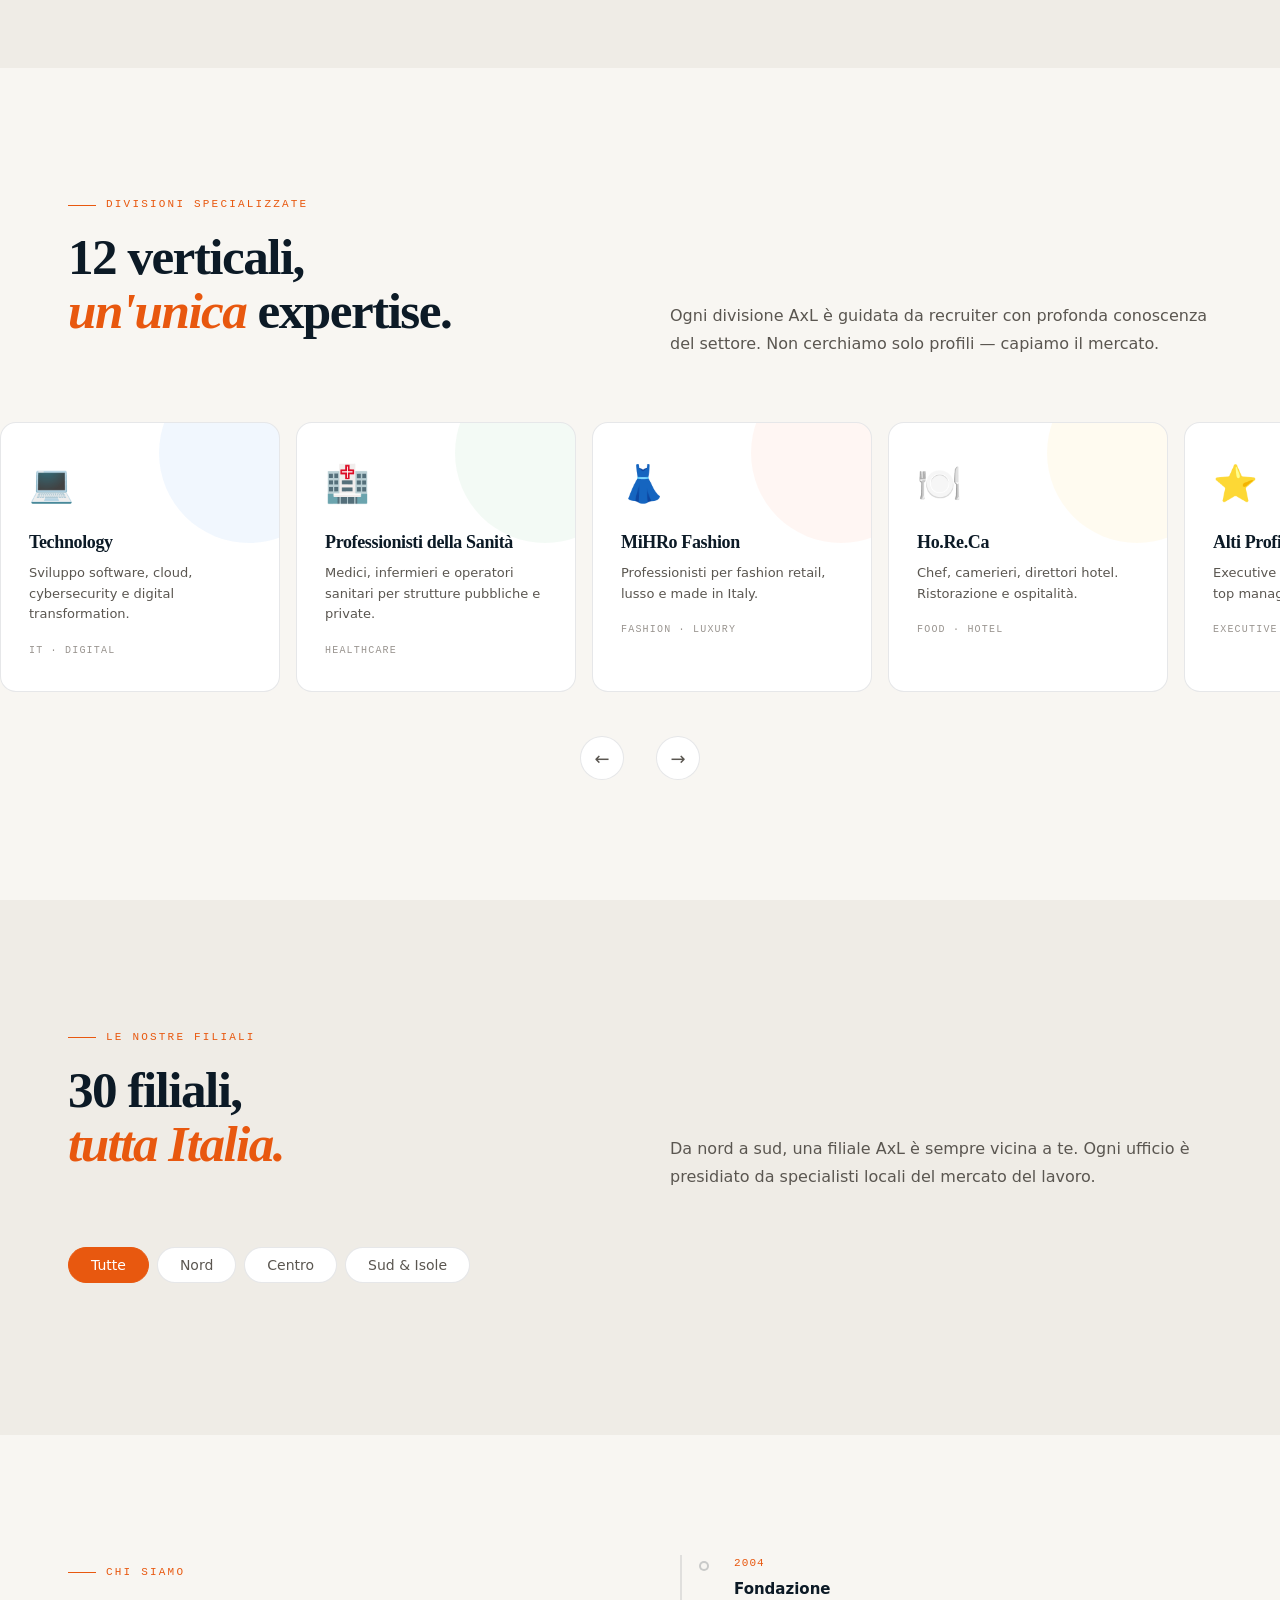
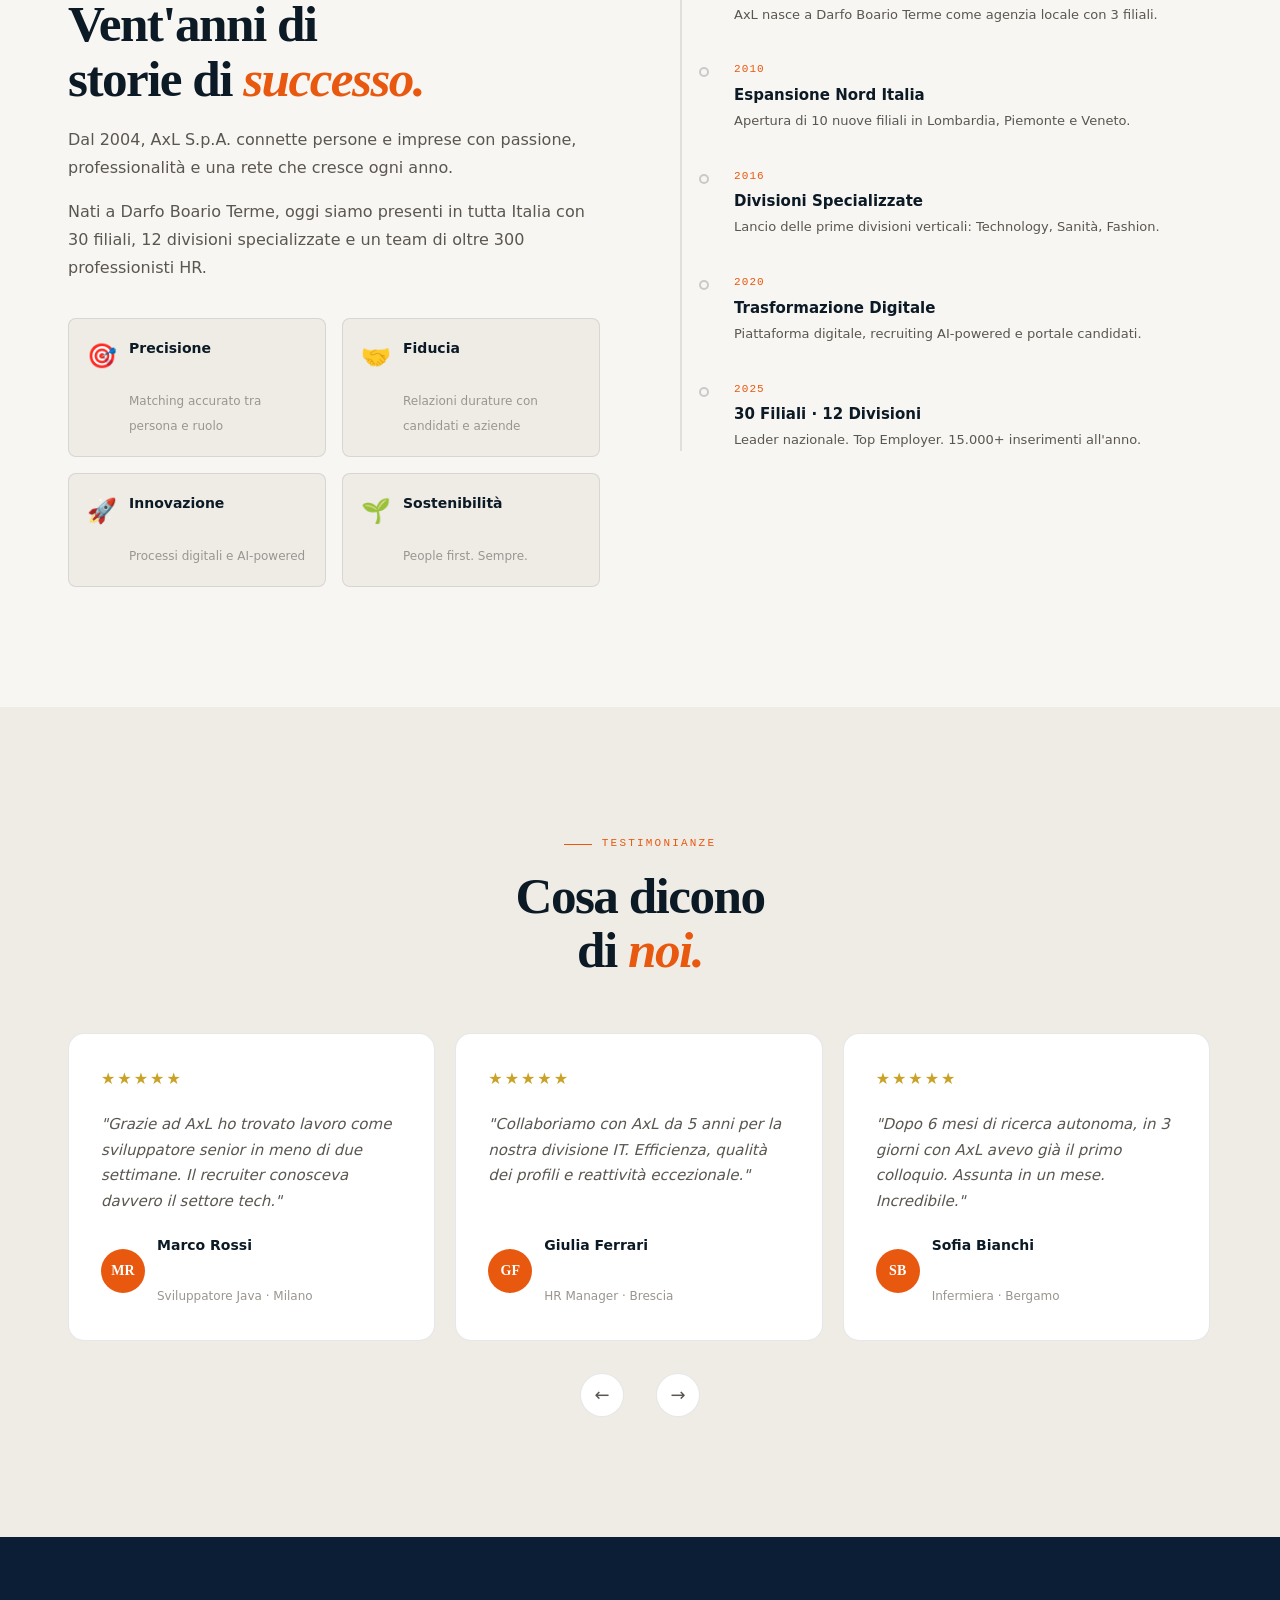
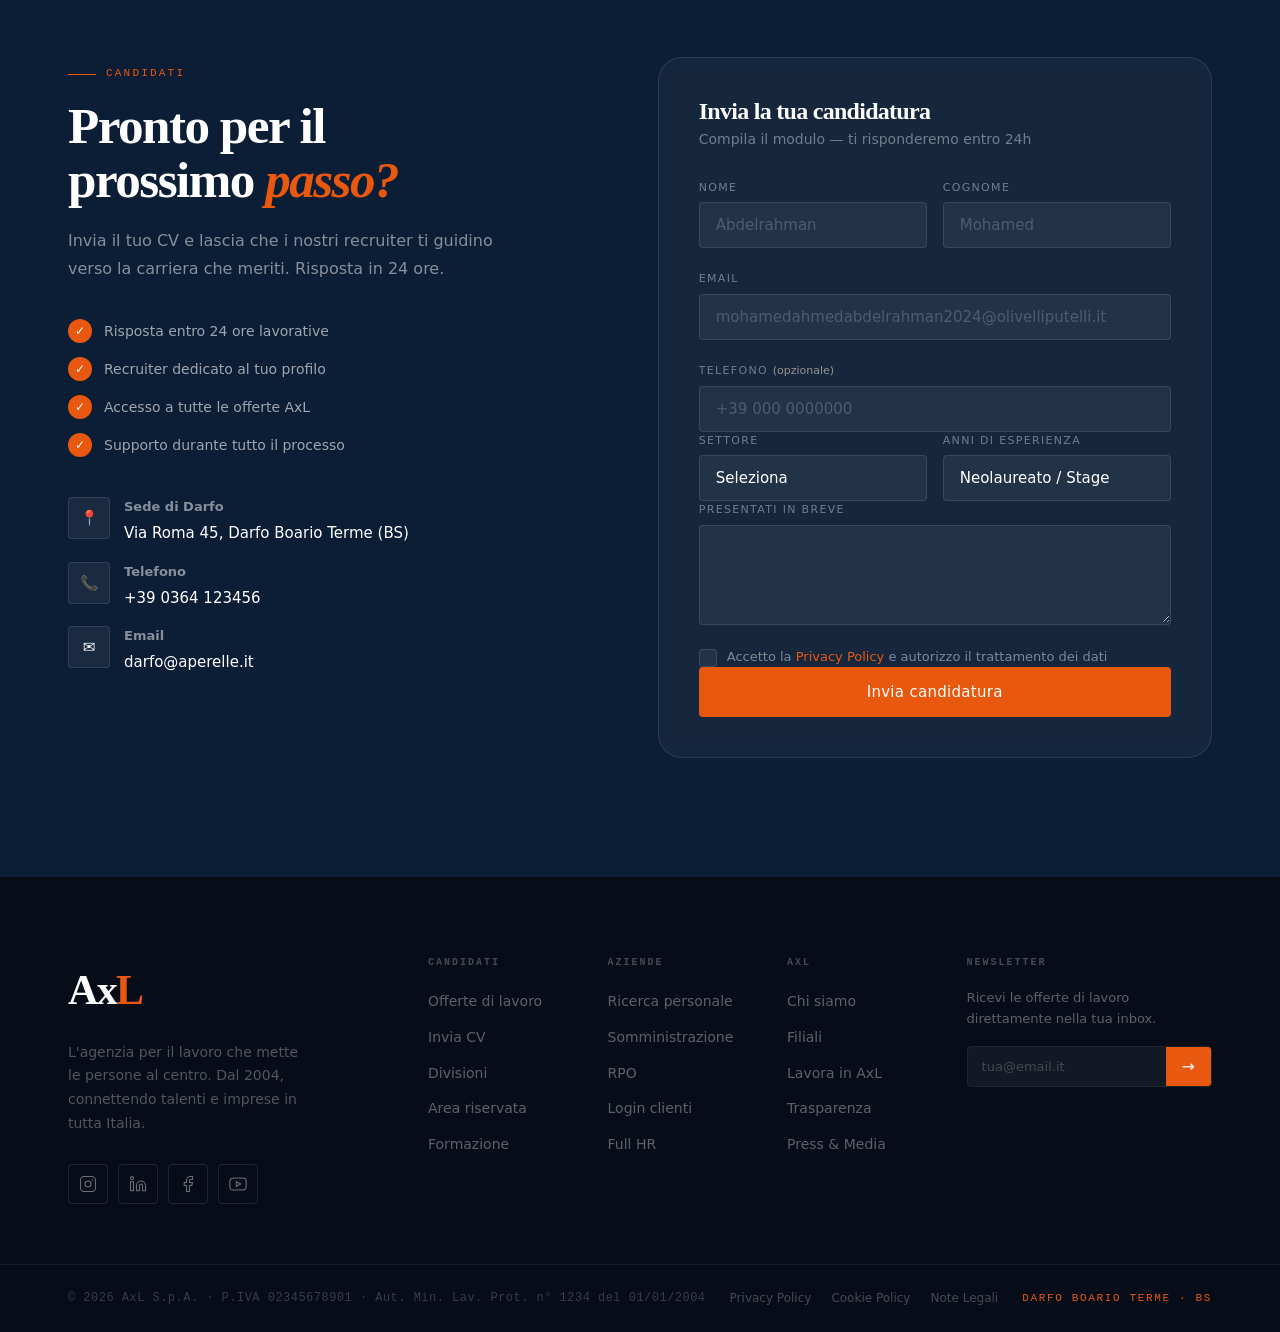
==== commit 06c73889: "Add Swiper.js script for enhanced functionality" ====
--- a/index.html
+++ b/index.html
@@ -1,8 +1,8 @@
 <!DOCTYPE html>
 <html lang="it" data-theme="light">
 <head>
-  <meta charset="UTF-8"/>
-  <meta name="viewport" content="width=device-width, initial-scale=1.0"/>
+  <meta charset="UTF-8">
+  <meta name="viewport" content="width=device-width, initial-scale=1.0">
   <title>AxL — Agenzia per il Lavoro · Darfo Boario Terme</title>
 
   <!-- ═══════════════════════════════════════════════════
@@ -923,6 +923,7 @@
 
   <!-- JS files — loaded at bottom for performance -->
   <script src="js/data.js"></script>
+  <script src="https://cdn.jsdelivr.net/npm/swiper@11/swiper-bundle.min.js"></script>
   <script src="js/ui.js"></script>
   <script src="js/sections.js"></script>
   <script src="js/forms.js"></script>
--- a/css/sections.css
+++ b/css/sections.css
@@ -1050,3 +1050,14 @@
   outline: 2px solid var(--accent);
   outline-offset: 2px;
 }
+.swiper-wrapper {
+    display: flex !important;
+    overflow-x: auto !important;
+    scroll-behavior: smooth !important;
+    scrollbar-width: none !important; /* لإخفاء الشريط في فايرفوكس */
+}
+
+/* لإخفاء شريط التمرير الافتراضي في كروم وسفاري */
+.swiper-wrapper::-webkit-scrollbar {
+    display: none !important;
+}
